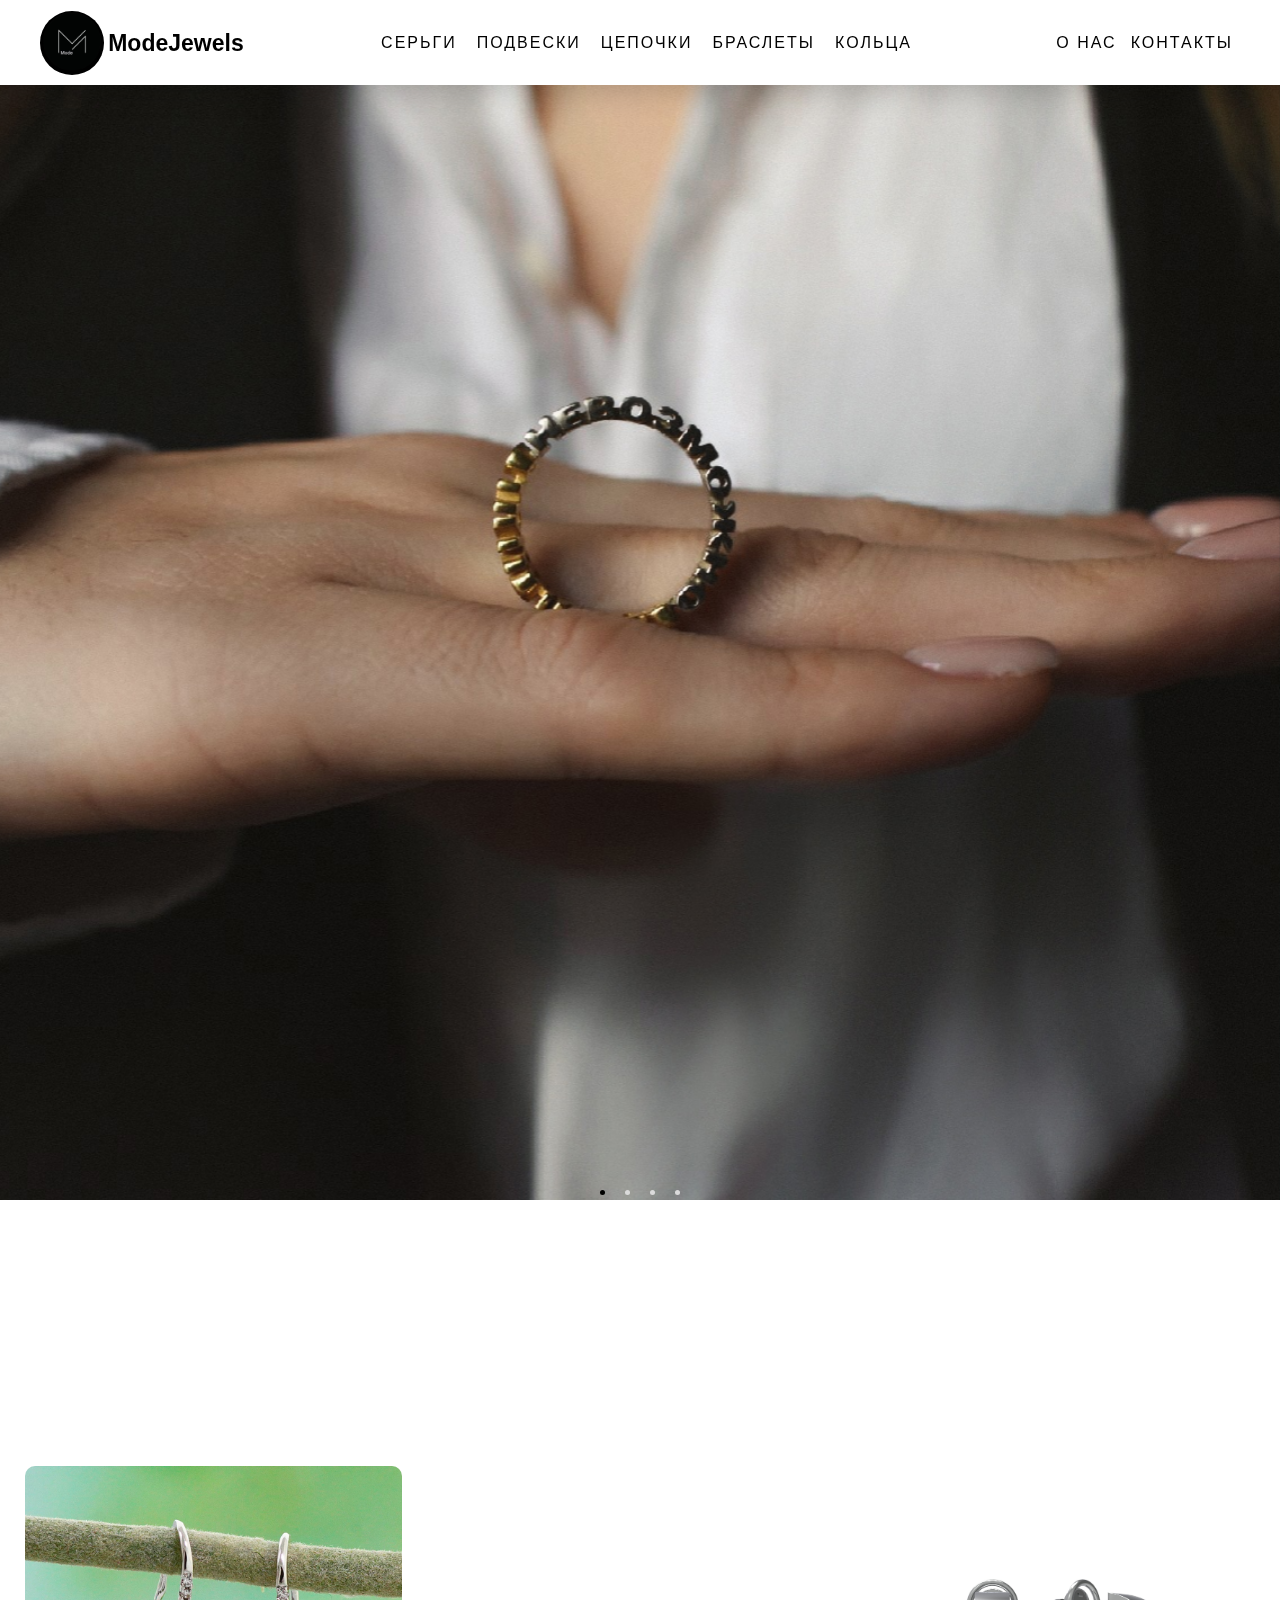
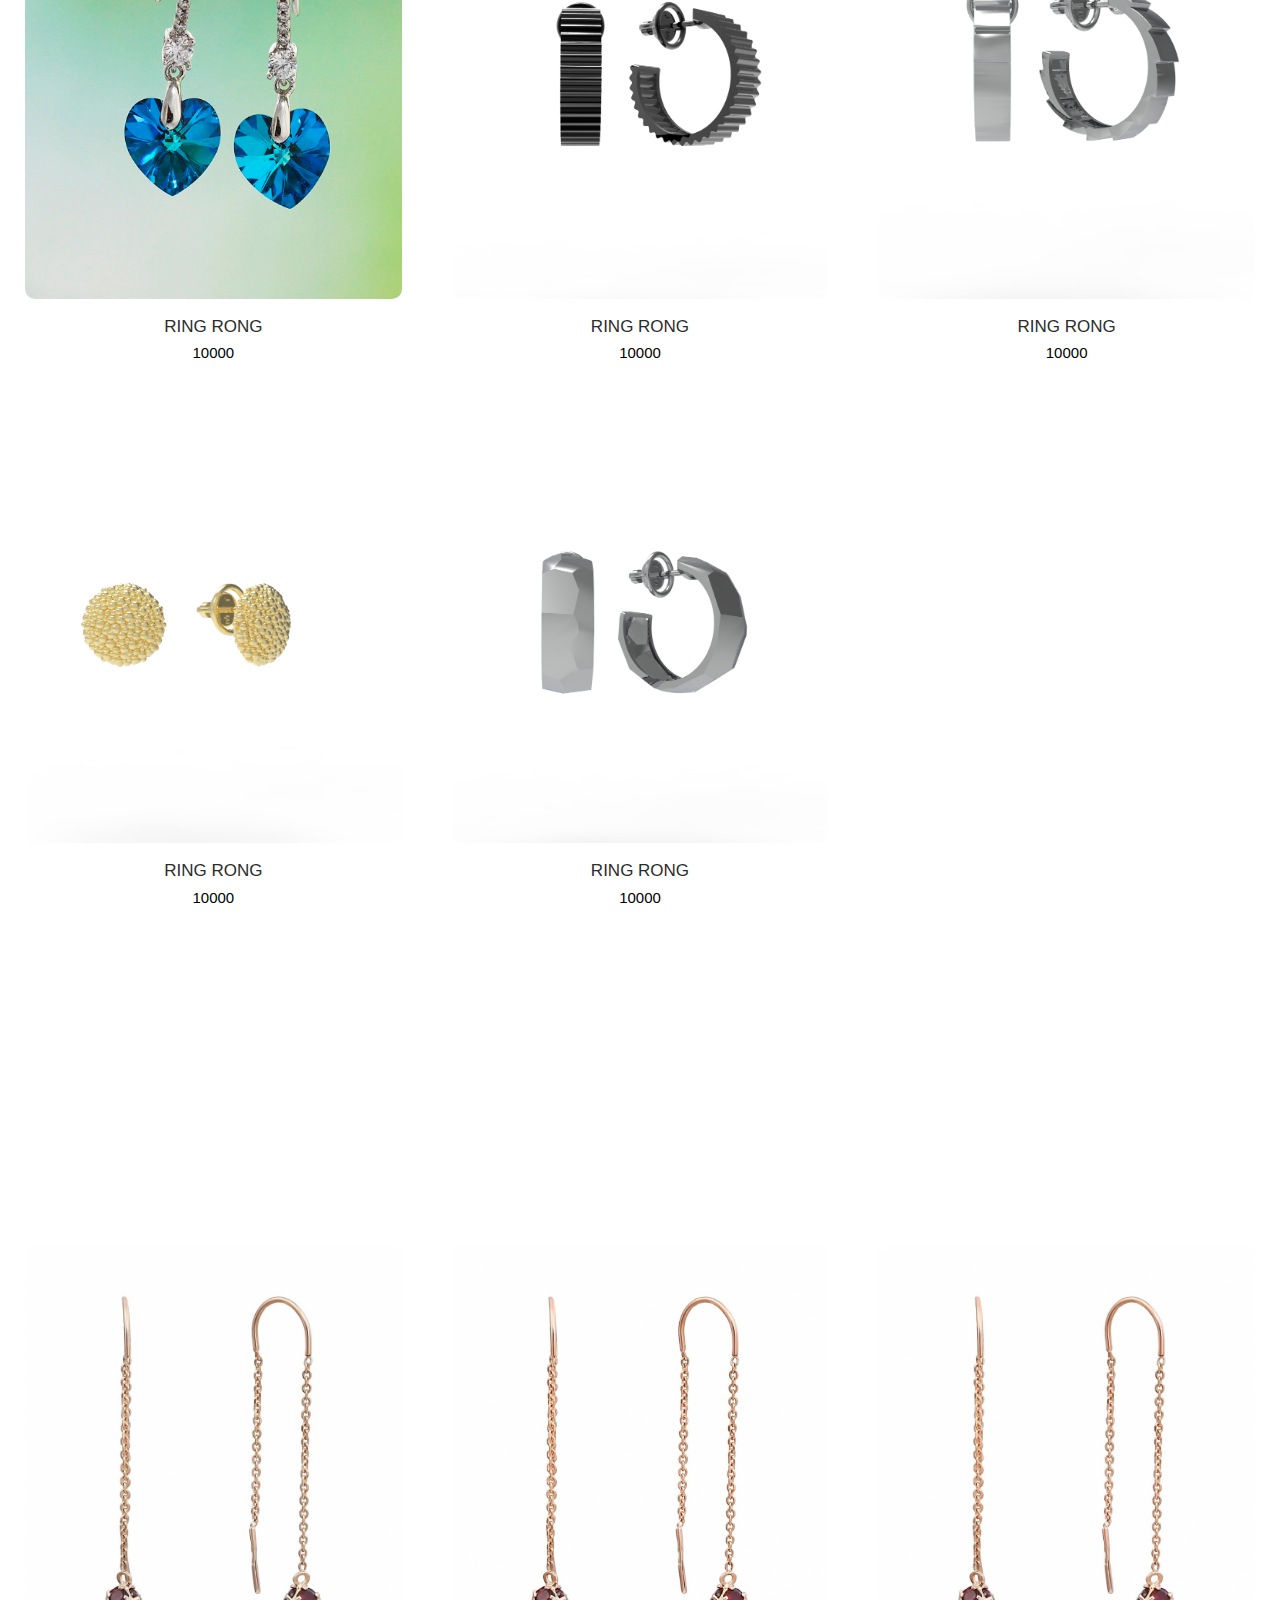
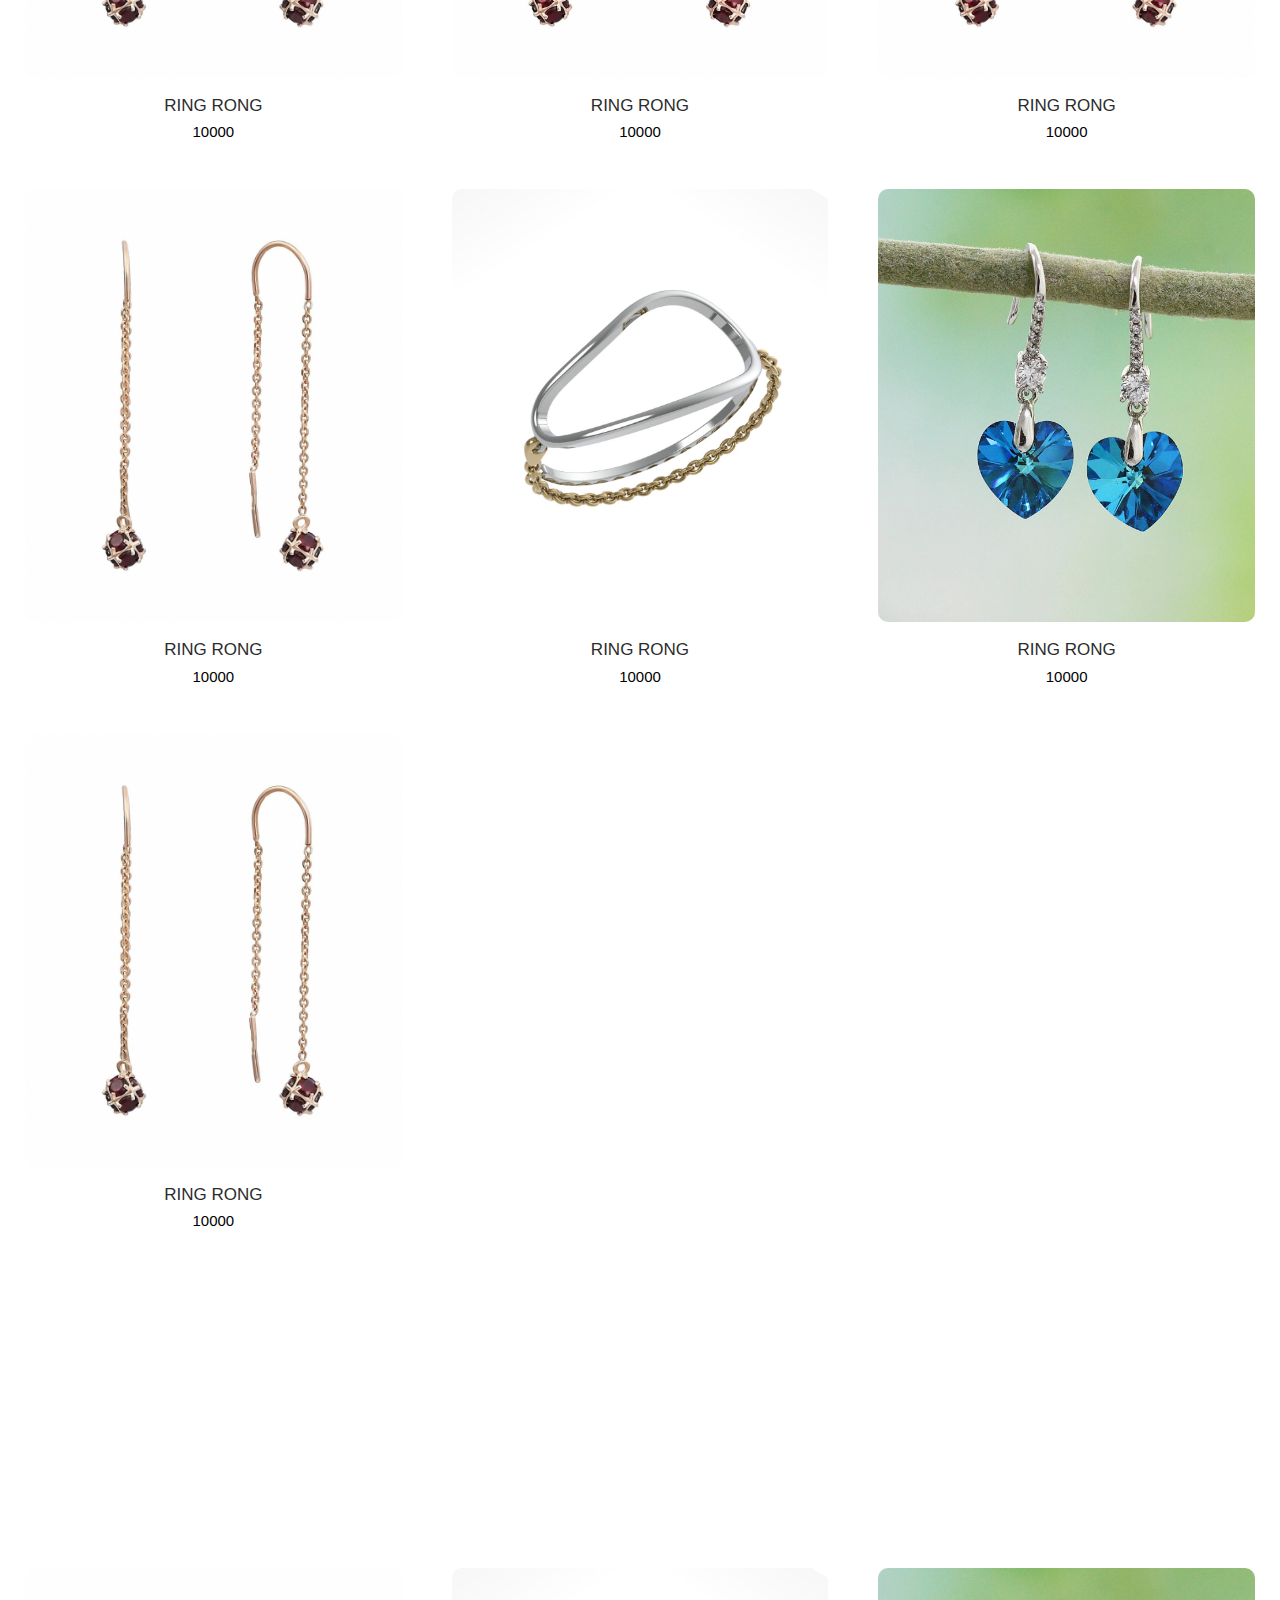
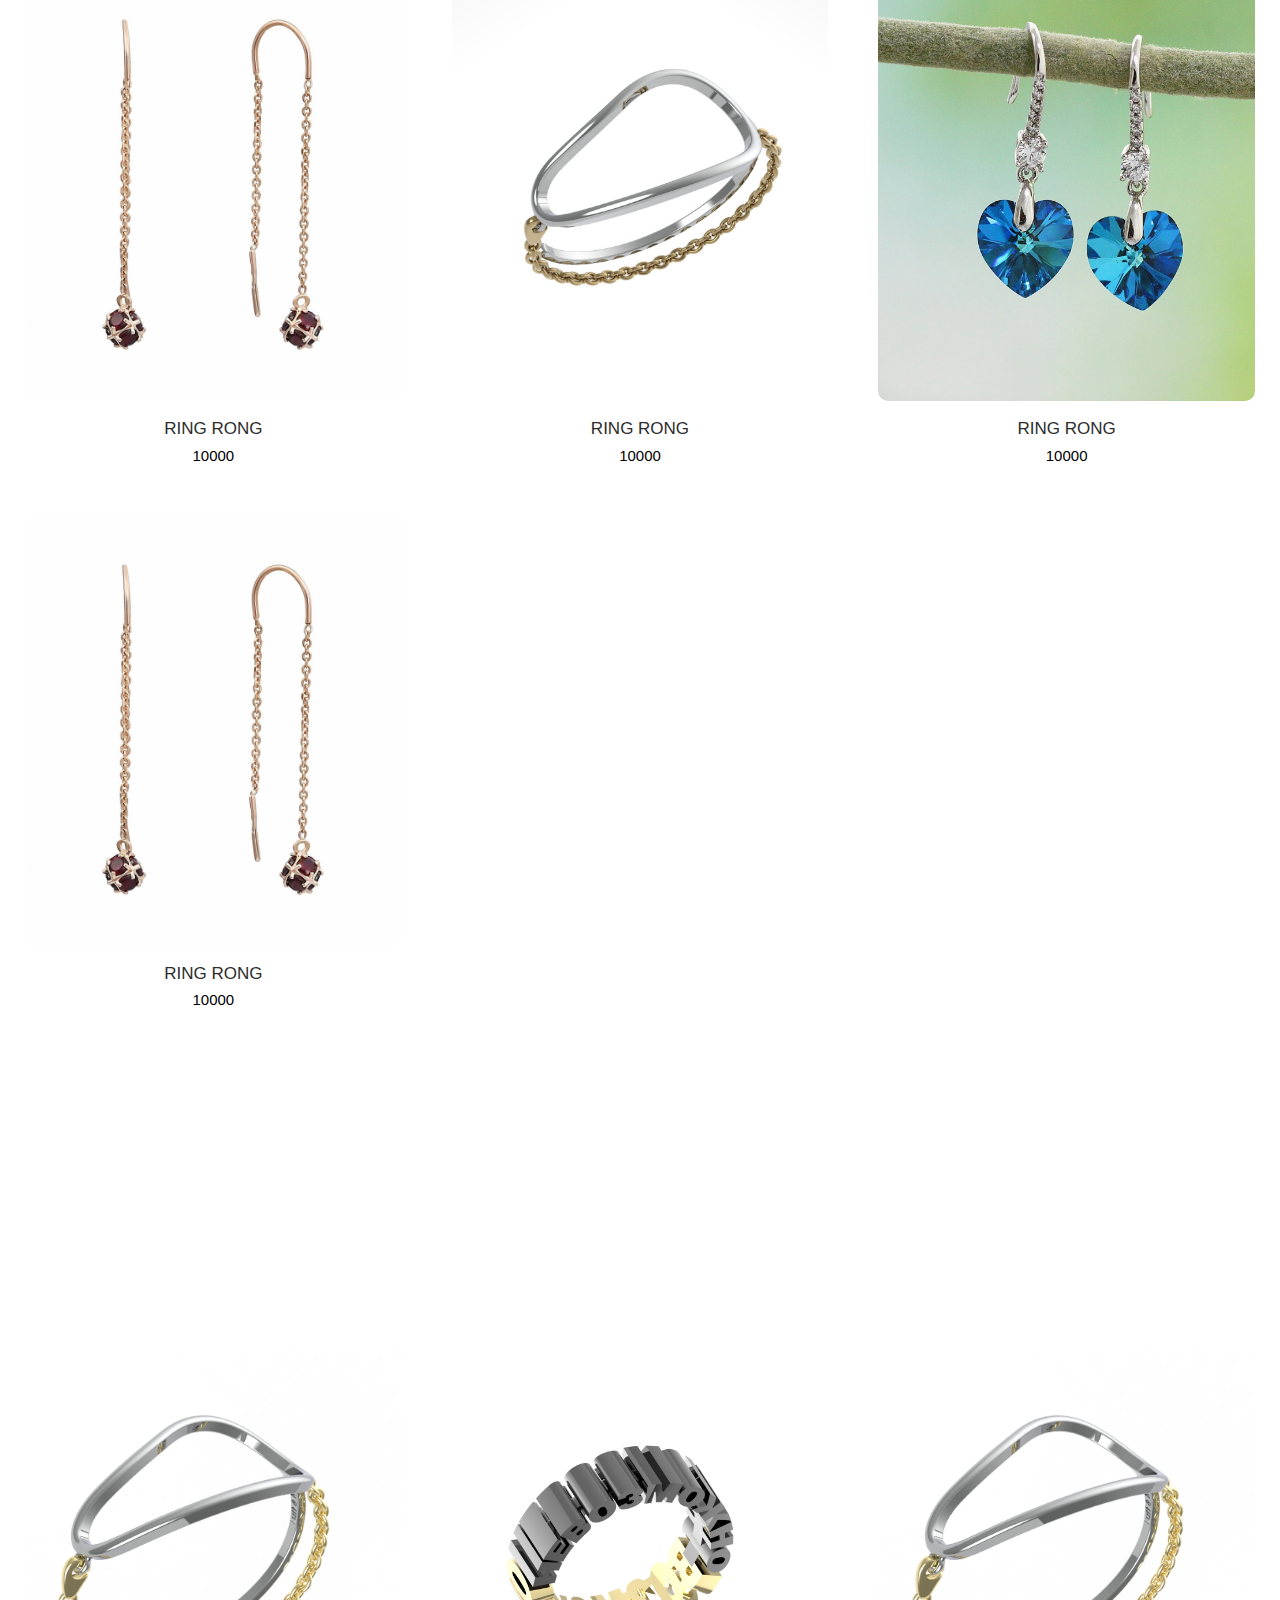
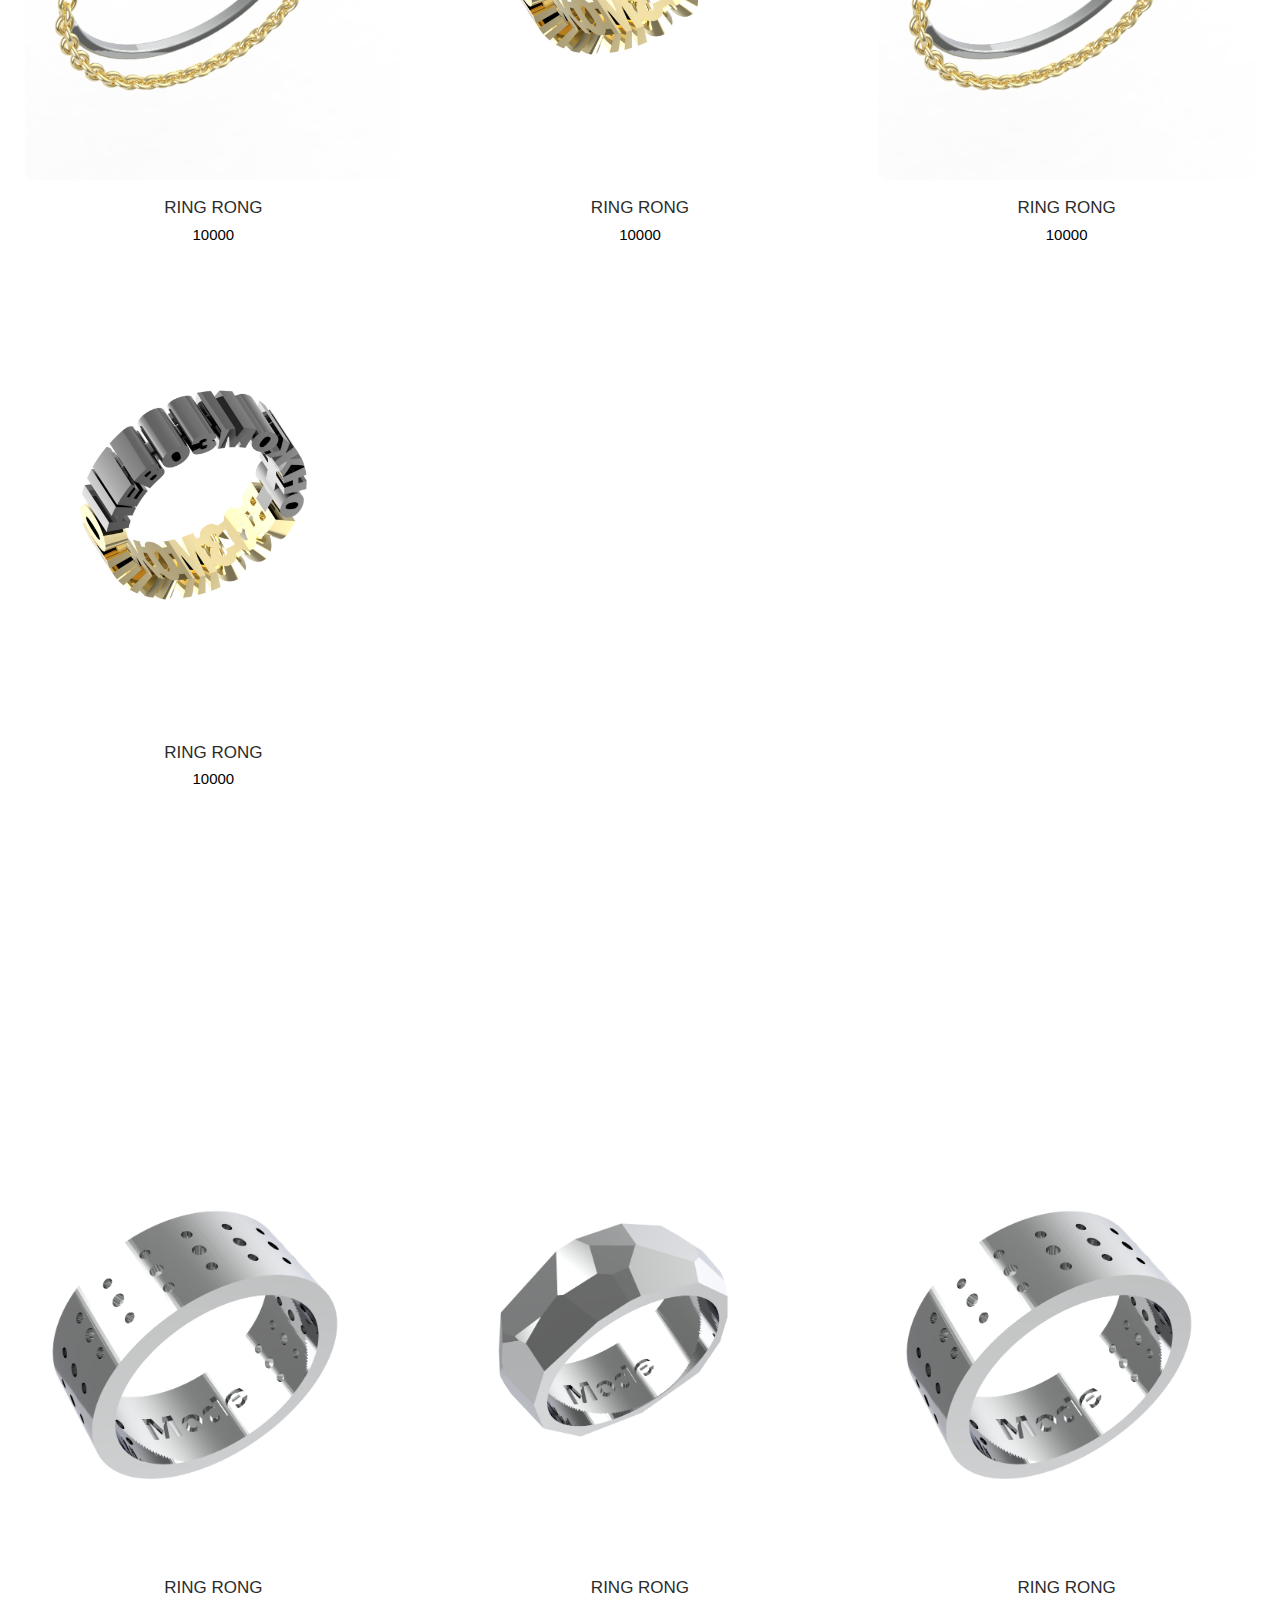
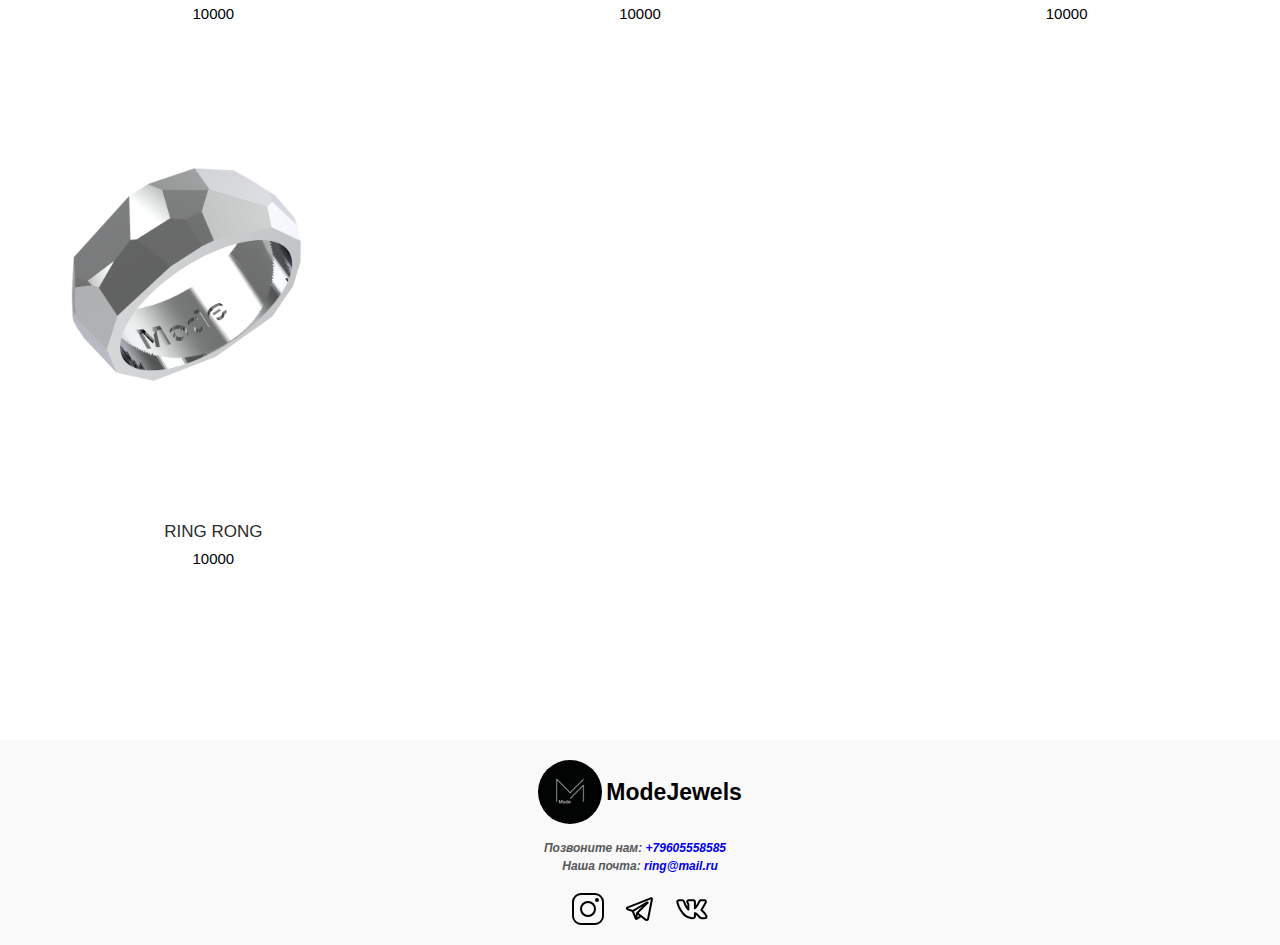
==== index.html @ 6ae4c5eb "Add files via upload" ====
<!DOCTYPE html>
<html lang="en">
<head>
    <meta charset="UTF-8">
    <meta http-equiv="X-UA-Compatible" content="IE=edge">
    <meta name="viewport" content="width=device-width, initial-scale=1.0">
    <link rel="stylesheet" href="assets/css/slick.css">
    <link rel="stylesheet" href="assets/css/aos.css">
    <link rel="stylesheet" href="assets/css/style.css">
    <link rel="stylesheet" href="about.html">
    <link rel="apple-touch-icon" sizes="180x180" href="assets/images/favicons/apple-touch-icon.png">
    <link rel="icon" type="image/png" sizes="32x32" href="assets/images/favicons/favicon-32x32.png">
    <link rel="icon" type="image/png" sizes="16x16" href="assets/images/favicons/favicon-16x16.png">
    <link rel="manifest" href="assets/images/favicons/manifest.json">
    <link rel="mask-icon" href="assets/images/favicons/safari-pinned-tab.svg" color="#5bbad5">
    <meta name="msapplication-TileColor" content="#da532c">
    <meta name="theme-color" content="#ffffff">
    <title>znak</title>
</head>
<body>
<div class="page">
<!-- Подключить шрифты : Lato,  Roboto, PT sans -->
    <header class="header" id="header">
        <div class="container__header">
            <div class="header__inner">
                <a class="logo" href="index.html">
                    <img class="logo__icon" src="assets/images/loggo.jpg" alt="znak">
                    <span class="logo__text" id="logoText">ModeJewels</span>
                </a>

                <nav class="nav" id="nav">
                    <a class="nav__link" href="#" data-scroll="#earring">Серьги</a>
                    <a class="nav__link" href="#" data-scroll="#pendant">Подвески</a>
                    <a class="nav__link" href="#" data-scroll="#chain">Цепочки</a>
                    <a class="nav__link" href="#" data-scroll="#bracelet">Браслеты</a>
                    <a class="nav__link" href="#" data-scroll="#ring">Кольца</a>
                </nav>
                <nav class="nav_we" id="navWe">
                    <a class="nav__link_we" href="about.html">О нас</a>
                    <a class="nav__link_we" href="#" data-modal="#contacts">Контакты</a>
                </nav>


                <button class="burger" type="button" id="navToggle">
                    <span class="burger__line">1</span>
                    <span class="burger__line">2</span>
                    <span class="burger__line">3</span>
                    <span class="burger__line">4</span>
                </button>
            </div>
        </div>
    </header>

    <div class="intro">
        <div class="intro__slider" id="introSlider">
            <div class="slider__item">
                <img class="intro__slider-photo" src="assets/images/introbg/intro-bg4.jpg" alt="">
            </div>
            <div class="slider__item">
                <img class="intro__slider-photo" src="assets/images/introbg/intro-bg1.jpg" alt="">
            </div>
            <div class="slider__item">
                <img class="intro__slider-photo" src="assets/images/introbg/intro-bg5.jpg" alt="">
            </div>
            <div class="slider__item">
                <img class="intro__slider-photo" src="assets/images/introbg/intro-bg3.jpg" alt="">
            </div>
        </div>
    </div>

    <div class="products">
    <!-- Earring -->
        <section class="section" id="earring">
            <div class="container">
            <h3 class="section__title" data-aos="fade-right">Серьги</h3>
                <div class="assortment">
                    <div class="assortment__item">
                        <div class="assortment__photo">
                            <img class="img" src="assets/images/test3pop.jpg" alt="">
                        </div>
                        <div class="assortment__title">ring rong</div>
                        <div class="assortment__price">10000</div>
                    </div>
                    <div class="assortment__item">
                        <div class="assortment__photo">
                            <img class="img" src="assets/images/серьги1.jpg" alt="">
                        </div>
                        <div class="assortment__title">ring rong</div>
                        <div class="assortment__price">10000</div>
                    </div>
                    <div class="assortment__item">
                        <div class="assortment__photo">
                            <img class="img" src="assets/images/серьги2.jpg" alt="">
                        </div>
                        <div class="assortment__title">ring rong</div>
                        <div class="assortment__price">10000</div>
                    </div>
                    <div class="assortment__item">
                        <div class="assortment__photo">
                            <img class="img" src="assets/images/серьги3.jpg" alt="">
                        </div>
                        <div class="assortment__title">ring rong</div>
                        <div class="assortment__price">10000</div>
                    </div>
                    <div class="assortment__item">
                        <div class="assortment__photo">
                            <img class="img" src="assets/images/серьги4.jpg" alt="">
                        </div>
                        <div class="assortment__title">ring rong</div>
                        <div class="assortment__price">10000</div>
                    </div>
                </div>
            </div>
        </section>

        <!-- Pendant -->
        <section class="section" id="pendant">
            <div class="container">
            <h3 class="section__title" data-aos="fade-left">Подвески</h3>
                <div class="assortment">
                    <div class="assortment__item">
                        <div class="assortment__photo">
                            <img class="img" src="assets/images/test1.jpg" alt="">
                        </div>
                        <div class="assortment__title">ring rong</div>
                        <div class="assortment__price">10000</div>
                    </div>
                    <div class="assortment__item">
                        <div class="assortment__photo">
                            <img class="img" src="assets/images/test1pop.jpg" alt="">
                        </div>
                        <div class="assortment__title">ring rong</div>
                        <div class="assortment__price">10000</div>
                    </div>
                    <div class="assortment__item">
                        <div class="assortment__photo">
                            <img class="img" src="assets/images/test1pop2.jpg" alt="">
                        </div>
                        <div class="assortment__title">ring rong</div>
                        <div class="assortment__price">10000</div>
                    </div>
                    <div class="assortment__item">
                        <div class="assortment__photo">
                            <img class="img" src="assets/images/test1.jpg" alt="">
                        </div>
                        <div class="assortment__title">ring rong</div>
                        <div class="assortment__price">10000</div>
                    </div>
                    <div class="assortment__item">
                        <div class="assortment__photo">
                            <img class="img" src="assets/images/test9.jpg" alt="">
                        </div>
                        <div class="assortment__title">ring rong</div>
                        <div class="assortment__price">10000</div>
                    </div>
                    <div class="assortment__item">
                        <div class="assortment__photo">
                            <img class="img" src="assets/images/test3.jpg" alt="">
                        </div>
                        <div class="assortment__title">ring rong</div>
                        <div class="assortment__price">10000</div>
                    </div>
                    <div class="assortment__item">
                        <div class="assortment__photo">
                            <img class="img" src="assets/images/test1.jpg" alt="">
                        </div>
                        <div class="assortment__title">ring rong</div>
                        <div class="assortment__price">10000</div>
                    </div>
                </div>
            </div>
        </section>

        <!-- Chain -->
        <section class="section" id="chain">
            <div class="container">
            <h3 class="section__title" data-aos="fade-right">Цепочки</h3>
                <div class="assortment">
                    <div class="assortment__item">
                        <div class="assortment__photo">
                            <img class="img" src="assets/images/test1.jpg" alt="">
                        </div>
                        <div class="assortment__title">ring rong</div>
                        <div class="assortment__price">10000</div>
                    </div>
                    <div class="assortment__item">
                        <div class="assortment__photo">
                            <img class="img" src="assets/images/test9.jpg" alt="">
                        </div>
                        <div class="assortment__title">ring rong</div>
                        <div class="assortment__price">10000</div>
                    </div>
                    <div class="assortment__item">
                        <div class="assortment__photo">
                            <img class="img" src="assets/images/test3.jpg" alt="">
                        </div>
                        <div class="assortment__title">ring rong</div>
                        <div class="assortment__price">10000</div>
                    </div>
                    <div class="assortment__item">
                        <div class="assortment__photo">
                            <img class="img" src="assets/images/test1.jpg" alt="">
                        </div>
                        <div class="assortment__title">ring rong</div>
                        <div class="assortment__price">10000</div>
                    </div>
                </div>
            </div>
        </section>

        <!-- Bracelet -->
        <section class="section" id="bracelet">
            <div class="container">
            <h3 class="section__title" data-aos="fade-left">Браслеты</h3>
                <div class="assortment">
                    <div class="assortment__item">
                        <div class="assortment__photo">
                            <img class="img" src="assets/images/браслет1.jpg" alt="">
                        </div>
                        <div class="assortment__title">ring rong</div>
                        <div class="assortment__price">10000</div>
                    </div>
                    <div class="assortment__item">
                        <div class="assortment__photo">
                            <img class="img" src="assets/images/браслет2.jpg" alt="">
                        </div>
                        <div class="assortment__title">ring rong</div>
                        <div class="assortment__price">10000</div>
                    </div>
                    <div class="assortment__item">
                        <div class="assortment__photo">
                            <img class="img" src="assets/images/браслет1.jpg" alt="">
                        </div>
                        <div class="assortment__title">ring rong</div>
                        <div class="assortment__price">10000</div>
                    </div>
                    <div class="assortment__item">
                        <div class="assortment__photo">
                            <img class="img" src="assets/images/браслет2.jpg" alt="">
                        </div>
                        <div class="assortment__title">ring rong</div>
                        <div class="assortment__price">10000</div>
                    </div>
                </div>
            </div>
        </section>

        <!-- Ring -->
        <section class="section" id="ring">
            <div class="container">
            <h3 class="section__title" data-aos="fade-right">Кольца</h3>
                <div class="assortment">
                    <div class="assortment__item">
                        <div class="assortment__photo">
                            <img class="img" src="assets/images/кольца1.jpg" alt="">
                        </div>
                        <div class="assortment__title">ring rong</div>
                        <div class="assortment__price">10000</div>
                    </div>
                    <div class="assortment__item">
                        <div class="assortment__photo">
                            <img class="img" src="assets/images/кольца2.jpg" alt="">
                        </div>
                        <div class="assortment__title">ring rong</div>
                        <div class="assortment__price">10000</div>
                    </div>
                    <div class="assortment__item">
                        <div class="assortment__photo">
                            <img class="img" src="assets/images/кольца1.jpg" alt="">
                        </div>
                        <div class="assortment__title">ring rong</div>
                        <div class="assortment__price">10000</div>
                    </div>
                    <div class="assortment__item">
                        <div class="assortment__photo">
                            <img class="img" src="assets/images/кольца2.jpg" alt="">
                        </div>
                        <div class="assortment__title">ring rong</div>
                        <div class="assortment__price">10000</div>
                    </div>
                </div>
            </div>
        </section>
    </div>


<!-- Footer -->
    <footer class="footer">
        <div class="container">
            <a class="logo" href="index.html">
                <img class="logo__icon" src="assets/images/loggo.jpg" alt="znak">
                <span class="logo__text">ModeJewels</span>
            </a>
            <address class="footer__contacts">
                <p>Позвоните нам: <a href="tel:+79605558585">+79605558585</a></p>
                <p>Наша почта: <a href="mailto:ring@mail.ru">ring@mail.ru</a></p>
            </address>
            <div class="social">
                <a class="social__link" href="#">
                    <img class="social__link-img" width="32px" src="assets/images/instagram.svg" alt="">
                </a>
                <a class="social__link" href="#">
                    <img class="social__link-img" width="32px" src="assets/images/telegram.svg" alt="">
                </a>
                <a class="social__link" href="https://vk.com/id363376145">
                    <img class="social__link-img img" width="32px" src="assets/images/vk.svg" alt="">
                </a>
            </div>
        </div>
    </footer>

    <div class="modal" id="contacts">
        <div class="modal__inner">
            <h4 class="modal__title">Контакты</h4>
            <p class="modal__contacts">
                <a href="#">Telegram</a> <br>
                <a href="#">Instagram</a> <br>
                <a href="#">VK</a> <br>
                <a href="mailto:ring@mail.ru">E-mail: lll@mail.ru</a> <br>
                <a href="tel:+79605558585">Телефон: +79605558585</a> <br>
            </p>


            <button class="modal__close" type="button" data-modal-close>
                <img src="assets/images/close.svg" alt="Close">
            </button>
        </div>
    </div>
</div>

<!-- JavaScript -->
<script src="assets/js/jquery-3.6.0.min.js"></script>
<script src="assets/js/slick.min.js"></script>
<script src="assets/js/aos.js"></script>
<script src="assets/js/app.js"></script>
</body>
</html>
---- assets/css/style.css ----
body {
    margin: 0;
    font-family: sans-serif;
    font-size: 15px;
    line-height: 1.5;

    background-color: #fff;
    color: #585858;
    min-width: 100%;

}

.page {
    overflow: hidden;
    display: flex;
    flex-direction: column;
    min-height: 100vh;
}




body.no-scroll {
    overflow: hidden;
}
*,
*:before,
*:after {
    box-sizing: border-box;
}

h1, h2, h3, h4, h5, h6 {
    margin: 0;
}

.img {
    display: block;
    max-width: 100%;
    height: auto;

}

span {
    margin: 0;
    padding: 0;

}

a {
    margin: 0;
    padding: 0;
    width: none;
    text-decoration: none;

}

/* Container */
.container__header {
    width: 100%;
    max-width: 1230px;

    margin: 0 auto;
    padding: 0 15px;
}



.container {
    width: 100%;
    max-width: 1500px;

    margin: 0 auto;
    padding: 0 25px;
}

.container__we {
    width: 100%;
    max-width: 600px;

    margin: 0 auto;
    padding: 0 15px;
}





/* Header */
.header {
    width: 100%;

    background-color: #fff;

    position: fixed;
    top: 0;
    left: 0;
    right: 0;
    z-index: 1000;
    box-shadow: 5px 5px 30px rgba(0, 0, 0, .2);

    transition: background .2s linear;

}

.header-dark {
    background-color: rgba(0, 0, 0, .85);
    border-radius: 0;
    box-shadow: none;

}

.header__inner {
    display: flex;

    height: 85px;
    justify-content: space-between;
    align-items: center;


}



/* Nav */
.logo {
    text-decoration: none;
    color: #000;

}



.logo__icon {
    width: 64px;
    height: 64px;
    border-radius: 50%;
    display: inline-block;
    vertical-align: middle;

}
.logo__text.logo__text-white {
    color: #fff;
}

.logo__text {
    font-weight: 700;
    font-size: 23px;
    vertical-align: middle;
    margin-left: 5x;

}



.nav {
    display: flex;
    justify-content: space-between;

}

.nav__link {
    display: flex;
    align-items: center;

    color: #000;
    text-decoration: none;
    font-size: 16px;
    font-weight: 500;
    font-family: 'Roboto', sans-serif;
    text-transform: uppercase;
    letter-spacing: 2px;


    margin: 0 10px;
}

.nav__link:hover {
    opacity: .8;
    transition: .2s;
}
.nav__link.active {
    text-decoration: underline;
}

.nav_we {
    display: flex;
}



.nav__link_we {
    display: flex;
    align-items: center;

    color: #000;
    text-decoration: none;
    font-size: 16px;
    font-weight: 500;
    font-family: 'Roboto', sans-serif;
    text-transform: uppercase;
    letter-spacing: 2px;

    margin: 0 7px;
}





.nav__link_we:hover {
    opacity: .8;
    transition: .2s;

}

/* Burger */
.burger {
    position: relative;
    width: 32px;
    height: 28px;
    padding: 0;
    background: none;
    border: 0;

    font-size: 0;
    color: transparent;

    display: none;
}

.burger__line {
    display: block;
    width: 32px;
    height: 3px;
    background-color: #000;

    margin: 4px 0;

    transition: transform .2s ease-out;
    border-radius: 100px;
}

.burger.active
.burger__line {
    background-color: #fff;
}

.burger.active
.burger__line:nth-child(1),
.burger.active
.burger__line:nth-child(3) {
    display: none;
}

.burger.active
.burger__line:nth-child(2),
.burger.active
.burger__line:nth-child(4) {
    position: absolute;
    left: 0;
    top: 35%;

    transform-origin: center;

}

.burger.active
.burger__line:nth-child(2) {
    transform: rotate(45deg);
}

.burger.active
.burger__line:nth-child(4) {
    transform: rotate(-45deg);
}

.burger:focus {
    outline: 0;
}


/* Intro (slider) */



.intro {
    height: 1200px;
    position: relative;

    background-color: #000;
}



.intro__slider {
    height: 100%;
    width: 100%;
    overflow: hidden;

    position: absolute;
    top: 0;
    left: 0;
}


.intro__slider .slider-item {
    display: none;
}

.intro__slider.slick-initialized {
    background: #04222a;
}

.intro__slider.slick-initialized .slider-item {
    display: block;
}

.intro__slider .slick-list,
.intro__slider .slick-track {
    height: 100%;
}

.intro__slider-photo {
    display: block;
    width: 100%;
    height: 100%;
    object-fit: cover;
    object-position: center top;
}

.intro.slick-initialized {
    background: none;
    height: auto;
}


.slick-dots {
    display: flex;
    padding: 0;
    margin: 0;
    justify-content: center;


    position: absolute;
    left: 0;
    bottom: 0;
    z-index: 1;
    left: 50%;
    transform: translateX(-50%);
    width: 100%;
}

.slick-dots button {
    width: 10px;
    height: 10px;
    padding: 0;
    background: #d8d8d8;
    border: 50%;


    color: transparent;
    font-size: 0;
}


.slick-dots {
    width: 100%;
    display: flex;
    justify-content: center;

    position: absolute;
    left: 50%;
    transform: translateX(-50%);
    z-index: 3;
}

.slick-dots li {
    margin: 0 5px;
    list-style-type: none;
}



.slick-dots li.slick-active button {
    background-color: #000;
}

.slick-dots button {
    box-sizing: content-box;
    display: block;
    width: 5px;
    height: 5px;
    padding: 0;

    background-color: #DBDBDB;
    background-clip: content-box;
    border: 5px solid transparent;
    border-radius: 50%;
    cursor: pointer;

    color: transparent;
    font-size: 0;

    transition: background-color .2s linear, border-color .2s linear;
}

/* products */
.products {
    padding-top: 100px;
}

/* Section */
.section {
    padding-bottom: 50px;
}


.section__title {
    font-weight: 700;
    font-size: 80px;
    text-align: center;
    margin-bottom: 120px;
}

.section__about {
    padding: 100px 0;
}


/* Assortment */
.assortment {
    display: flex;
    flex-wrap: wrap;
    margin: 0 -25px;
}

.assortment__item {
    display: block;
    width: 33.3333%;
    padding: 0 25px;
    text-align: center;
    margin-bottom: 120px;
}
/* Для того, чтобы сделать картинку прямоугольной, нужно: assortment img height 115% */
.assortment__photo {
    position: relative;
	padding-bottom: 100%;
}
.assortment img {
    position: absolute;
	top: 0;
	bottom: 0;
	left: 0;
	right: 0;
	width: 100%;
	height: 115%;
	margin: auto;
    object-fit: cover;
    object-position: center;
    margin-bottom: 18px;
    transition: transform .4s ease-out;

    border-radius: 10px;

}

.assortment__photo img:hover {
	transform: scale(1.05);
    cursor: pointer;
}

.assortment__title {
    color: #2c2c2c;
    font-family: 'Lato', sans-serif;
    line-height: 1.2;
    font-size: 17px;
    font-weight: 900px;
    text-transform: uppercase;

    margin-bottom: 5px;

}

.assortment__price {
    font-size: 15px;
    font-weight: 400;
    font-family: 'Lato', sans-serif;
    color: black;
}

/* About */
.about__inner {
    margin-bottom: 60px;
}

.about__title {
    font-size: 20px;
    font-weight: 600;

}

/* Contacts */
.contacts__title {
    font-size: 20px;
    font-weight: 600;

}

.contacts__text ul {
    text-decoration: none;
}



/* Footer */
.footer {
    display: flex;
    padding: 20px 0;

    background-color: #f9f9f9;
    text-align: center;
    margin-top: auto;
}

.footer a {
    width: 32px;
    height: 32px;
}

.footer__contacts {
    color: #585858;
    font-size: 12px;
    font-weight: 700;
    font-style: italic;

    margin: 0;
    text-align: center;
}

.footer__contacts p {
    margin: 0;
    margin-top: 15px;
    margin-right: 10px;
}

.footer__contacts p:last-child {
    margin: 0;
    margin-bottom: 18px;
}

/* Social */
.social {
   display: flex;
   justify-content: center;
   flex-wrap: nowrap;

}


.social__link {
    color: #000;
    text-decoration: none;
    margin: 0 10px;

}

/* Modal */
.modal {
    display: none;
    flex-direction: column;
    align-items: center;
    justify-content: center;
    width: 100%;
    height: 100%;
    background-color:rgba(0, 0, 0, .85);
    position: fixed;
    left: 0;
    top: 0;
    z-index: 2000;
}

.modal.show {
    display: flex;
}

.modal__inner {
    position: relative;

    width: 300px;
    background-color: #fff;

    padding: 50px 0;

    border-radius: 10px;
    opacity: 0;

    transform: scale(0.5);
    transition: transform .2s ease-out, opacity .2s ease-out;

}




.modal__title {
    color: #2c2c2c;
    font-family: 'Lato', sans-serif;
    line-height: 1.2;
    font-size: 20px;
    font-weight: 600;
    text-transform: uppercase;

    margin-bottom: 5px;
    text-align: center;


}

.modal__contacts {
    padding: 0 50px;
}

.modal__contacts a {
    text-decoration: none;
    font-family: 'Lato', sans-serif;
    line-height: 1.2;
    color: #2c2c2c;

}

.modal__contacts a:hover {
    text-decoration: underline;
}




.modal__close {
    width: 20px;
    height: 20px;

    background: none;
    border: none;
    padding: 0;

    position: absolute;
    right: -20px;
    top: -20px;
    z-index: 2001;
    cursor: pointer;

    transition: transform .2s linear;
}

.modal__close:focus {
    outline: none;
}

.modal__close:hover {
    transform: rotate(-90deg);
}

.modal__close img {
    display: block;
}






@media (max-width: 1024px) {

    /* Navigation */
    .nav__link {
        font-size: 14px;
        margin: 0 8px;
    }



    .nav__link_we {
        font-size: 14px;
        margin: 0 8px;

    }

    .nav__link_we.about {
        font-size: 16px;
        margin: 0 8px;

    }
}

@media (max-width: 945px) {
    /* Navigation */
    .logo__icon {
        width: 55px;
        height: 55px;
    }

    .logo__text {
        font-size: 21px;
    }

    .nav__link {
        font-size: 12px;
        margin: 0 6px;

    }


    .nav__link_we {
        font-size: 12px;
        margin: 0 6px;

    }

    .nav__link_we.about {
        font-size: 16px;
        margin: 0 6px;

    }
    /* Assortment */

    .assortment__item {
        width: 50%;
    }


}

@media (max-width: 800px) {

    /* Header */
    .header__inner {
        height: 50px;


    }

    /* Nav */

    .logo__icon {
        width: 45px;
        height: 45px;
    }



    .nav {
        width: 100%;
        height: auto;

        position: absolute;
        top: 100%;
        left: 0;
        right: 0;
        z-index: 1;

        flex-direction: column;

        background-color: rgba(0, 0, 0, .85);

        text-align: center;

        transform: translateX(100%);
        transition: transform .2s ease-out;
        overflow: auto;
    }

    .nav.show,
    .nav_we.show,
    .nav_we.about.show {
        transform: translateX(0);

    }


    .nav_we {
        width: 100%;
        height: auto;
        min-height: 100vh;

        margin: 0;

        position: absolute;
        top: calc(100% + 535px);

        left: 0;
        right: 0;
        z-index: 1;

        flex-direction: column;
        background-color: rgba(0, 0, 0, .85);

        text-align: center;

        transform: translateX(100%);
        transition: transform .2s ease-out;

    }

    .nav_we.about {
        top: calc(100% + 123px);
    }




    .nav__link {
        display: block;
        margin: 0;
        padding: 20px;
        color: #fff;
        font-size: 42px;
        font-weight: 500;



    }

    .catalog {
        font-size: 42px;
        font-weight: 500;
        letter-spacing: 2px;
    }


    .nav__link:first-child {
        padding-top: 40px;
    }


    .nav__link_we {
        display: block;
        margin: 0;
        padding: 20px;
        color: #fff;
        font-size: 42px;
        font-weight: 500;
    }
    .nav__link_we.about {
        font-size: 42px;
    }
/* Burger */

    .burger {
        display: block;
    }



/* Section */
    .section__title {
        font-size: 50px;

    }

}
/* Планшет */
@media (max-width: 575px) {

    .products {
        padding-top: 20px;
    }

    /* Intro */
    .intro {
        height: 80vh;
    }

    /* Assortment */
    .assortment__item {
        width: 100%;
        margin-bottom: 160px;
    }

    /* Navigation */

    .nav {
        text-align: center;
    }



    .nav_we {
        top: calc(100% + 445px);
    }

    .nav_we.about {
        top: calc(100% + 105px);
    }



    .nav__link {
        font-size: 30px;

    }


    .nav__link_we {
        font-size: 30px;
    }

    .nav__link_we.about {
        font-size: 30px;

    }

    /* Section */
    .section__about {
        padding: 100px 0;
    }
    .section__title {
        margin-bottom: 100px;
    }


}

@media(max-width: 350px) {

    /* Section */

    .section__title {
        margin-bottom: 80px;
    }


     /* Modal */

     .modal__inner {
        width: 250px;
    }

    .modal__close {
        position: absolute;
        right: -5px;
        top: -25px;
        z-index: 2001;
    }
}
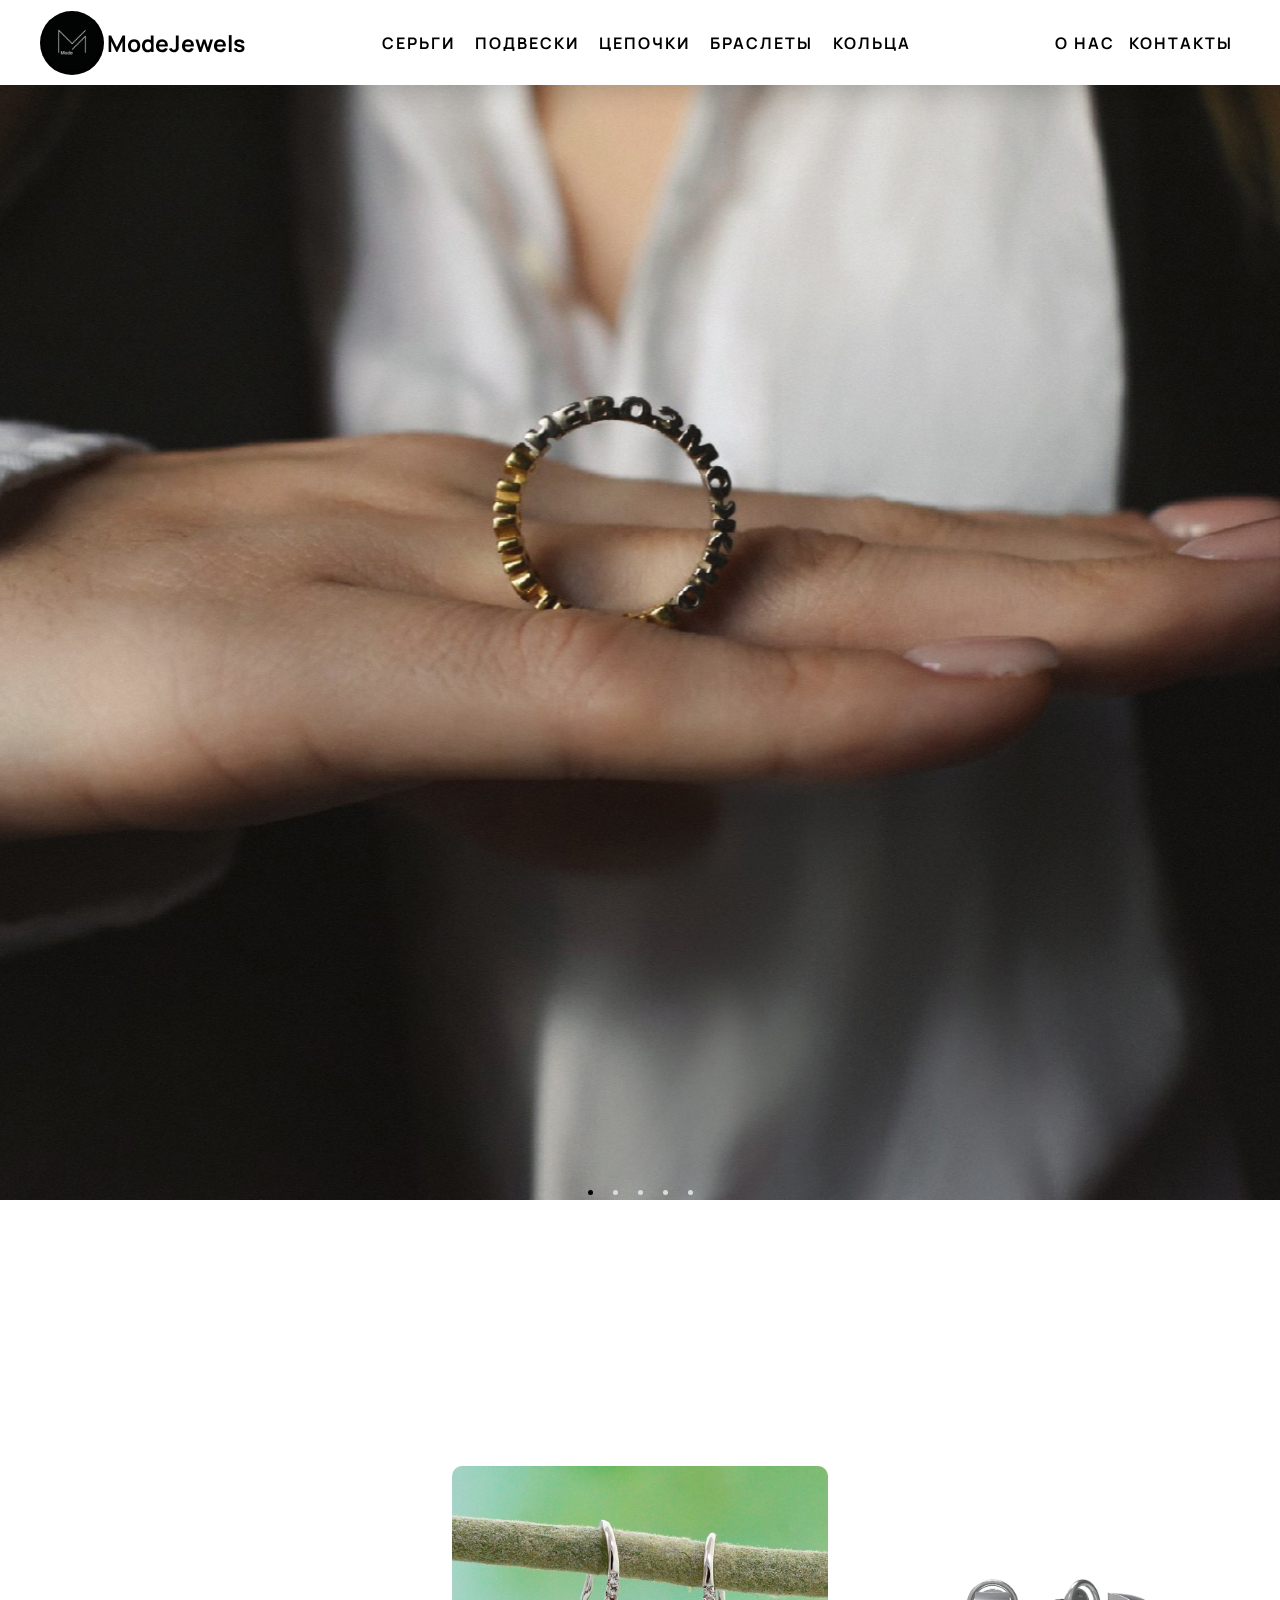
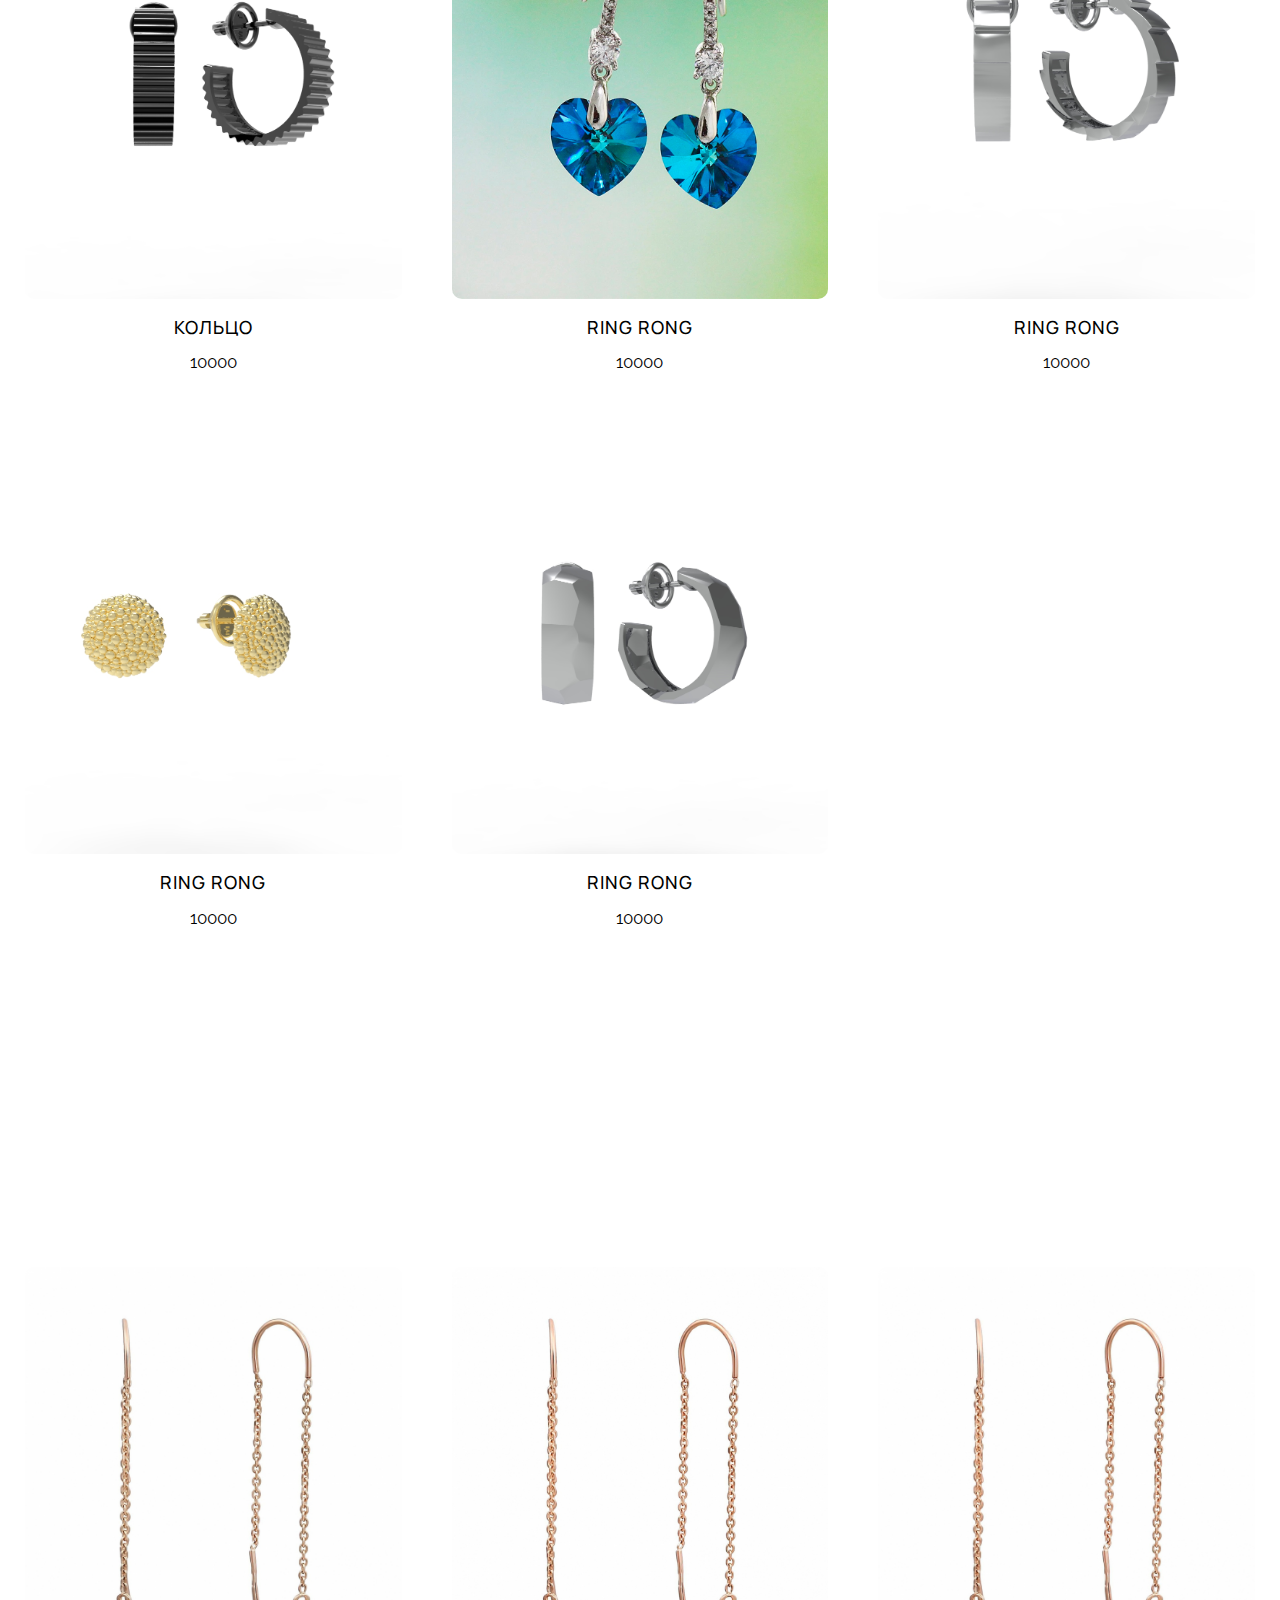
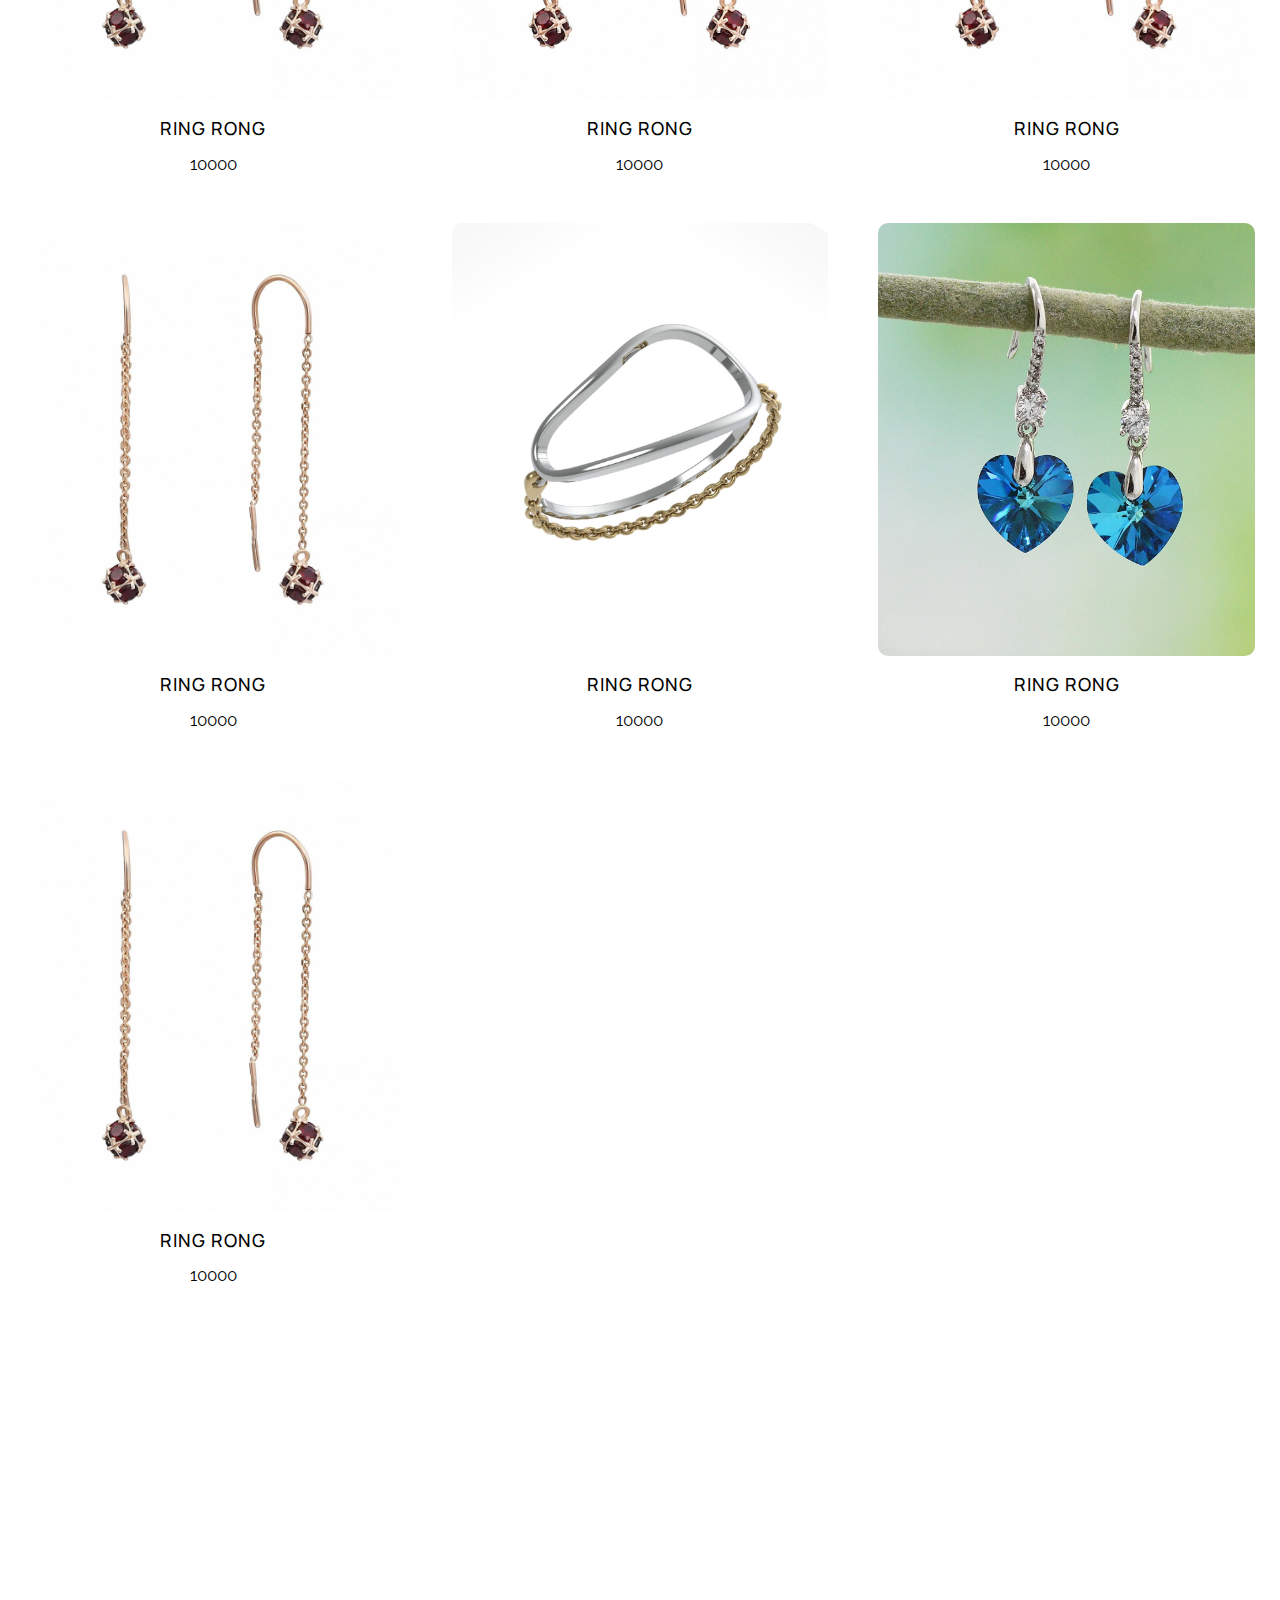
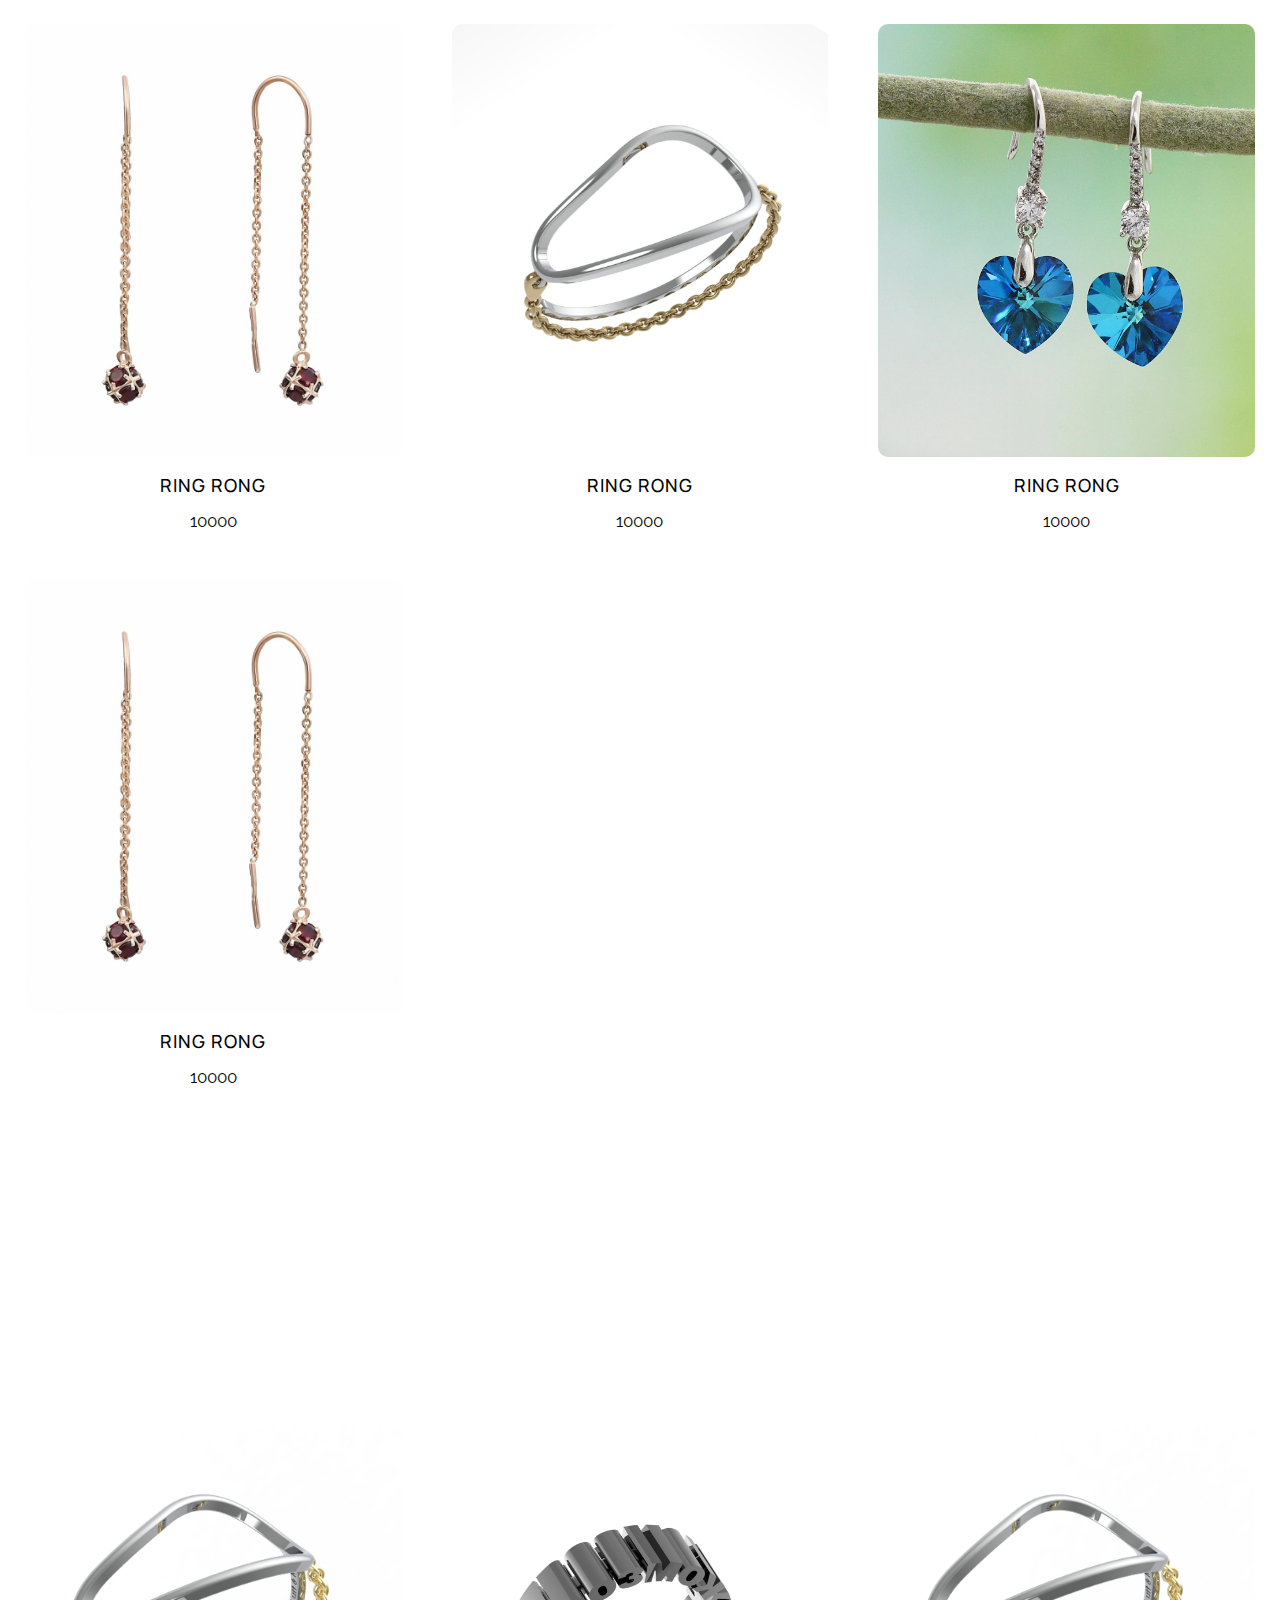
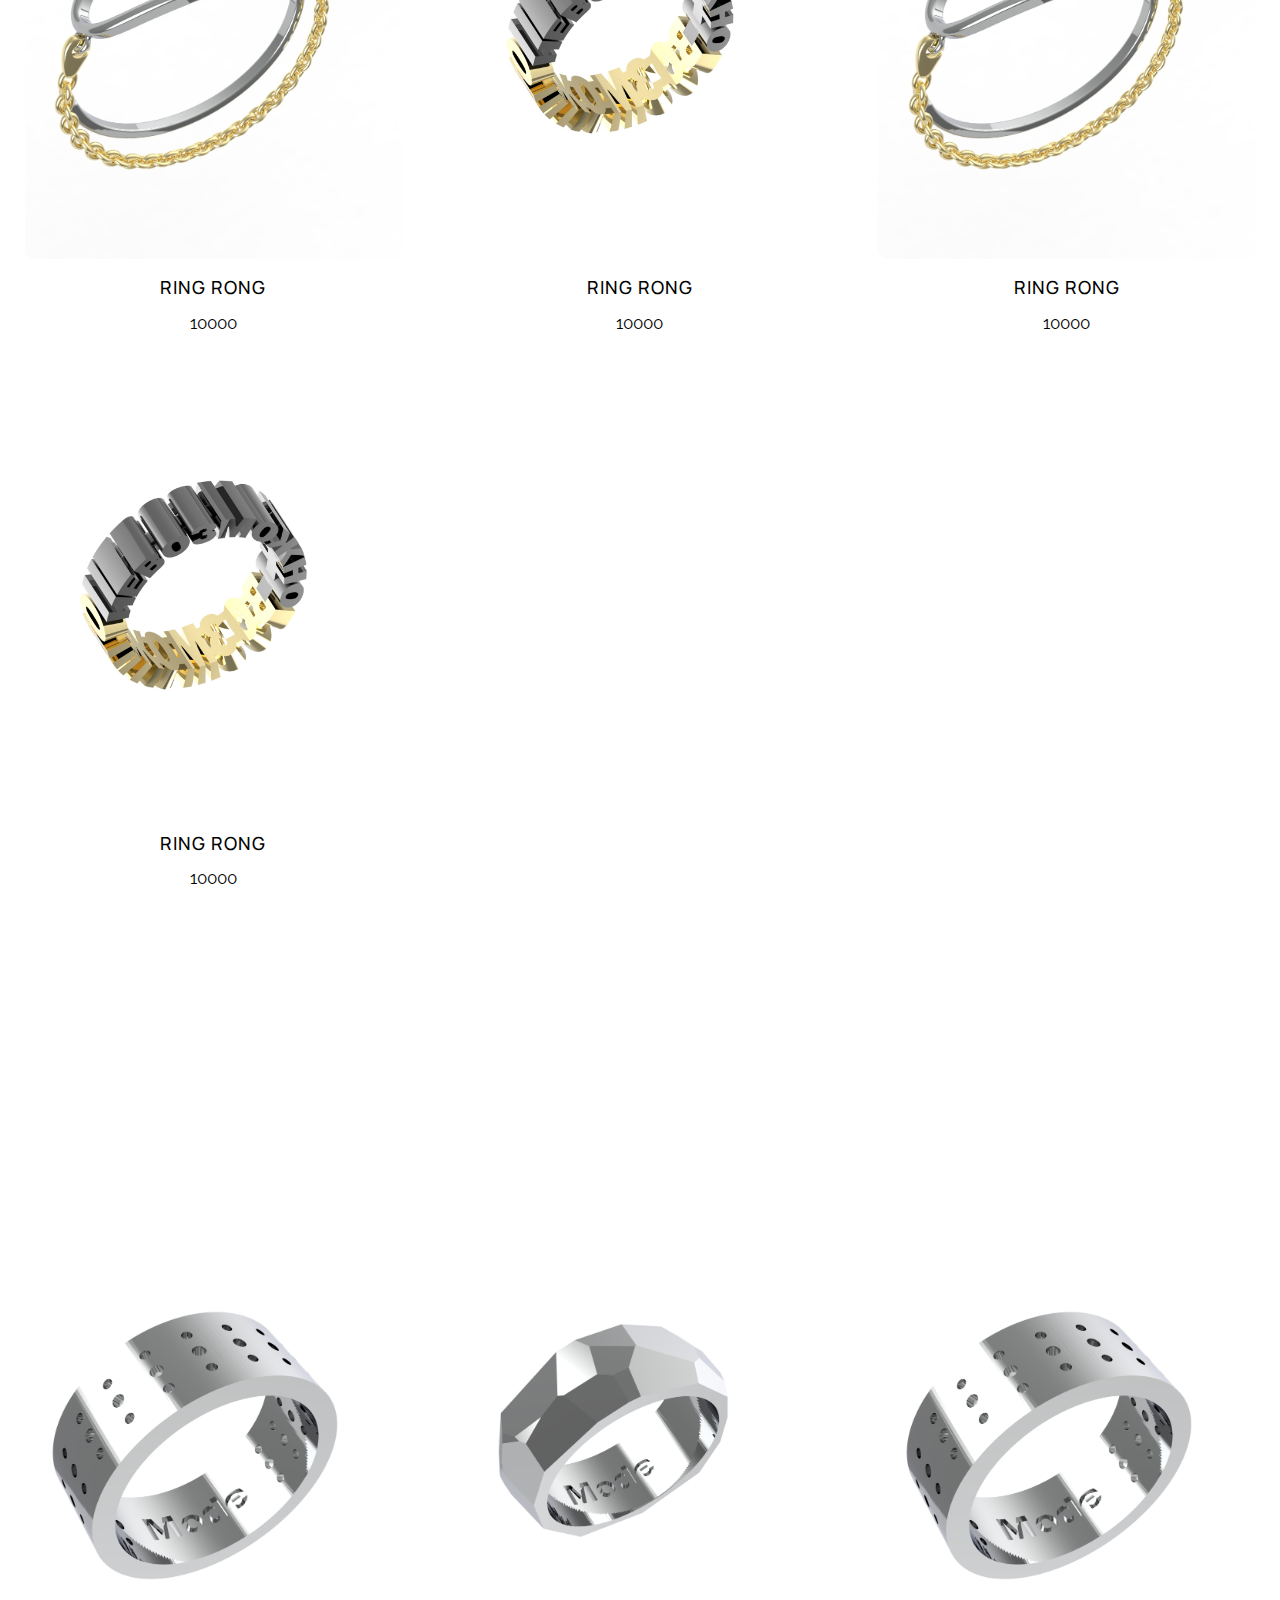
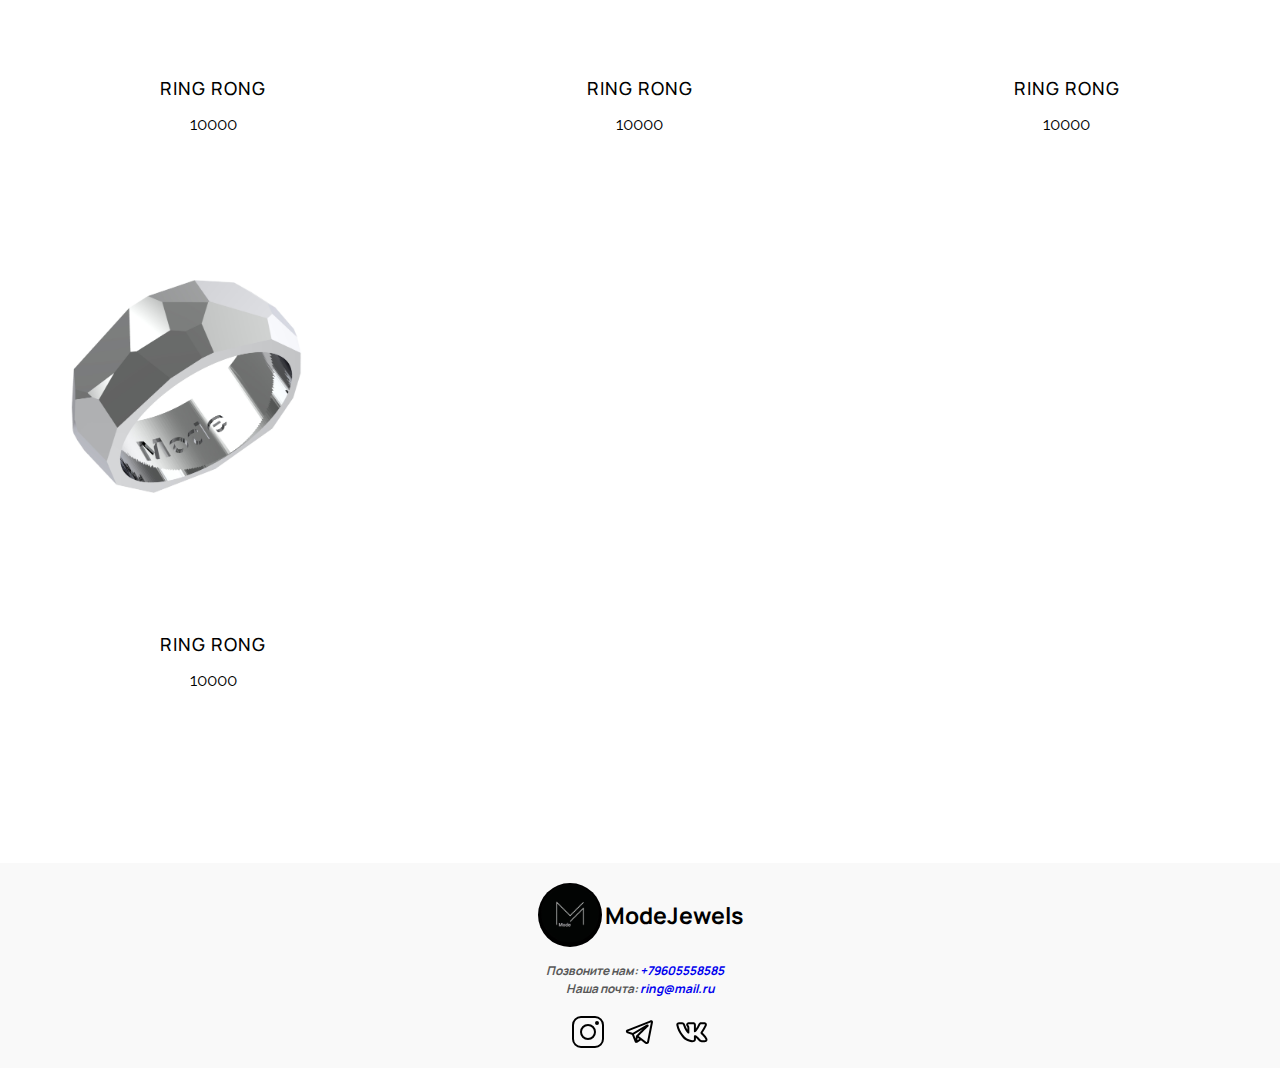
==== commit f8e69576: "Update index.html" ====
--- a/index.html
+++ b/index.html
@@ -4,6 +4,9 @@
     <meta charset="UTF-8">
     <meta http-equiv="X-UA-Compatible" content="IE=edge">
     <meta name="viewport" content="width=device-width, initial-scale=1.0">
+    <link rel="preconnect" href="https://fonts.googleapis.com">
+    <link rel="preconnect" href="https://fonts.gstatic.com" crossorigin>
+    <link href="https://fonts.googleapis.com/css2?family=M+PLUS+Rounded+1c:wght@300;400;500;700;800&family=Manrope:wght@200;300;400;500;600;700;800&family=Raleway:ital,wght@0,100;0,200;0,300;0,400;0,500;1,100;1,200;1,300;1,400&family=Roboto:ital,wght@0,100;0,300;0,400;1,100;1,300;1,400&display=swap" rel="stylesheet">
     <link rel="stylesheet" href="assets/css/slick.css">
     <link rel="stylesheet" href="assets/css/aos.css">
     <link rel="stylesheet" href="assets/css/style.css">
@@ -65,6 +68,9 @@
             <div class="slider__item">
                 <img class="intro__slider-photo" src="assets/images/introbg/intro-bg3.jpg" alt="">
             </div>
+            <div class="slider__item">
+                <img class="intro__slider-photo" src="assets/images/introbg/intro-bg1200.jpg" alt="">
+            </div>
         </div>
     </div>
 
@@ -76,14 +82,14 @@
                 <div class="assortment">
                     <div class="assortment__item">
                         <div class="assortment__photo">
+                            <img class="img" src="assets/images/серьги1.jpg" alt="">
+                        </div>
+                        <div class="assortment__title">кольцо</div>
+                        <div class="assortment__price">10000</div>
+                    </div>
+                    <div class="assortment__item">
+                        <div class="assortment__photo">
                             <img class="img" src="assets/images/test3pop.jpg" alt="">
-                        </div>
-                        <div class="assortment__title">ring rong</div>
-                        <div class="assortment__price">10000</div>
-                    </div>
-                    <div class="assortment__item">
-                        <div class="assortment__photo">
-                            <img class="img" src="assets/images/серьги1.jpg" alt="">
                         </div>
                         <div class="assortment__title">ring rong</div>
                         <div class="assortment__price">10000</div>
@@ -334,4 +340,4 @@
 <script src="assets/js/aos.js"></script>
 <script src="assets/js/app.js"></script>
 </body>
-</html>+</html>
--- a/assets/css/style.css
+++ b/assets/css/style.css
@@ -1,6 +1,6 @@
 body {
     margin: 0;
-    font-family: sans-serif;
+    font-family: 'Manrope', sans-serif;
     font-size: 15px;
     line-height: 1.5;
 
@@ -165,8 +165,8 @@
     color: #000;
     text-decoration: none;
     font-size: 16px;
-    font-weight: 500;
-    font-family: 'Roboto', sans-serif;
+    font-weight: 700;
+
     text-transform: uppercase;
     letter-spacing: 2px;
 
@@ -195,8 +195,7 @@
     color: #000;
     text-decoration: none;
     font-size: 16px;
-    font-weight: 500;
-    font-family: 'Roboto', sans-serif;
+    font-weight: 700;
     text-transform: uppercase;
     letter-spacing: 2px;
 
@@ -416,10 +415,12 @@
 
 
 .section__title {
-    font-weight: 700;
+    font-weight: 400;
     font-size: 80px;
+    font-family: 'M PLUS Rounded 1c', sans-serif;
     text-align: center;
     margin-bottom: 120px;
+    color: #2c2c2c;
 }
 
 .section__about {
@@ -470,25 +471,31 @@
 }
 
 .assortment__title {
-    color: #2c2c2c;
-    font-family: 'Lato', sans-serif;
+    color: #000;
     line-height: 1.2;
+    font-size: 18px;
+    font-weight: 500;
+    font-family: 'Manrope', sans-serif;
+    letter-spacing: 1px;
+    text-transform: uppercase;
+
+    margin-bottom: 12px;
+
+}
+
+.assortment__price {
     font-size: 17px;
-    font-weight: 900px;
-    text-transform: uppercase;
-
-    margin-bottom: 5px;
-
-}
-
-.assortment__price {
-    font-size: 15px;
     font-weight: 400;
-    font-family: 'Lato', sans-serif;
+    font-family: 'Raleway', sans-serif;
     color: black;
 }
 
 /* About */
+.catalog {
+    font-size: 21px;
+
+}
+
 .about__inner {
     margin-bottom: 60px;
 }
@@ -496,6 +503,15 @@
 .about__title {
     font-size: 20px;
     font-weight: 600;
+    color: #000;
+
+}
+
+.about__text {
+    font-size: 18px;
+    line-height: 1.5;
+    font-family: 'Roboto', sans-serif;
+    color: #2c2525;
 
 }
 
@@ -531,6 +547,7 @@
     color: #585858;
     font-size: 12px;
     font-weight: 700;
+    font-family: 'Manrope', sans-serif;
     font-style: italic;
 
     margin: 0;
@@ -701,6 +718,7 @@
 
     .logo__text {
         font-size: 21px;
+        font-family: 'M PLUS Rounded 1c', sans-serif;
     }
 
     .nav__link {
@@ -861,14 +879,16 @@
 /* Планшет */
 @media (max-width: 575px) {
 
+    .intro {
+        height: calc(100vh - 50px);
+    }
+
+
     .products {
         padding-top: 20px;
     }
 
-    /* Intro */
-    .intro {
-        height: 80vh;
-    }
+
 
     /* Assortment */
     .assortment__item {
@@ -909,24 +929,21 @@
 
     }
 
+    .catalog {
+        font-size: 30px;
+    }
+
     /* Section */
     .section__about {
         padding: 100px 0;
     }
-    .section__title {
-        margin-bottom: 100px;
-    }
+
 
 
 }
 
 @media(max-width: 350px) {
 
-    /* Section */
-
-    .section__title {
-        margin-bottom: 80px;
-    }
 
 
      /* Modal */
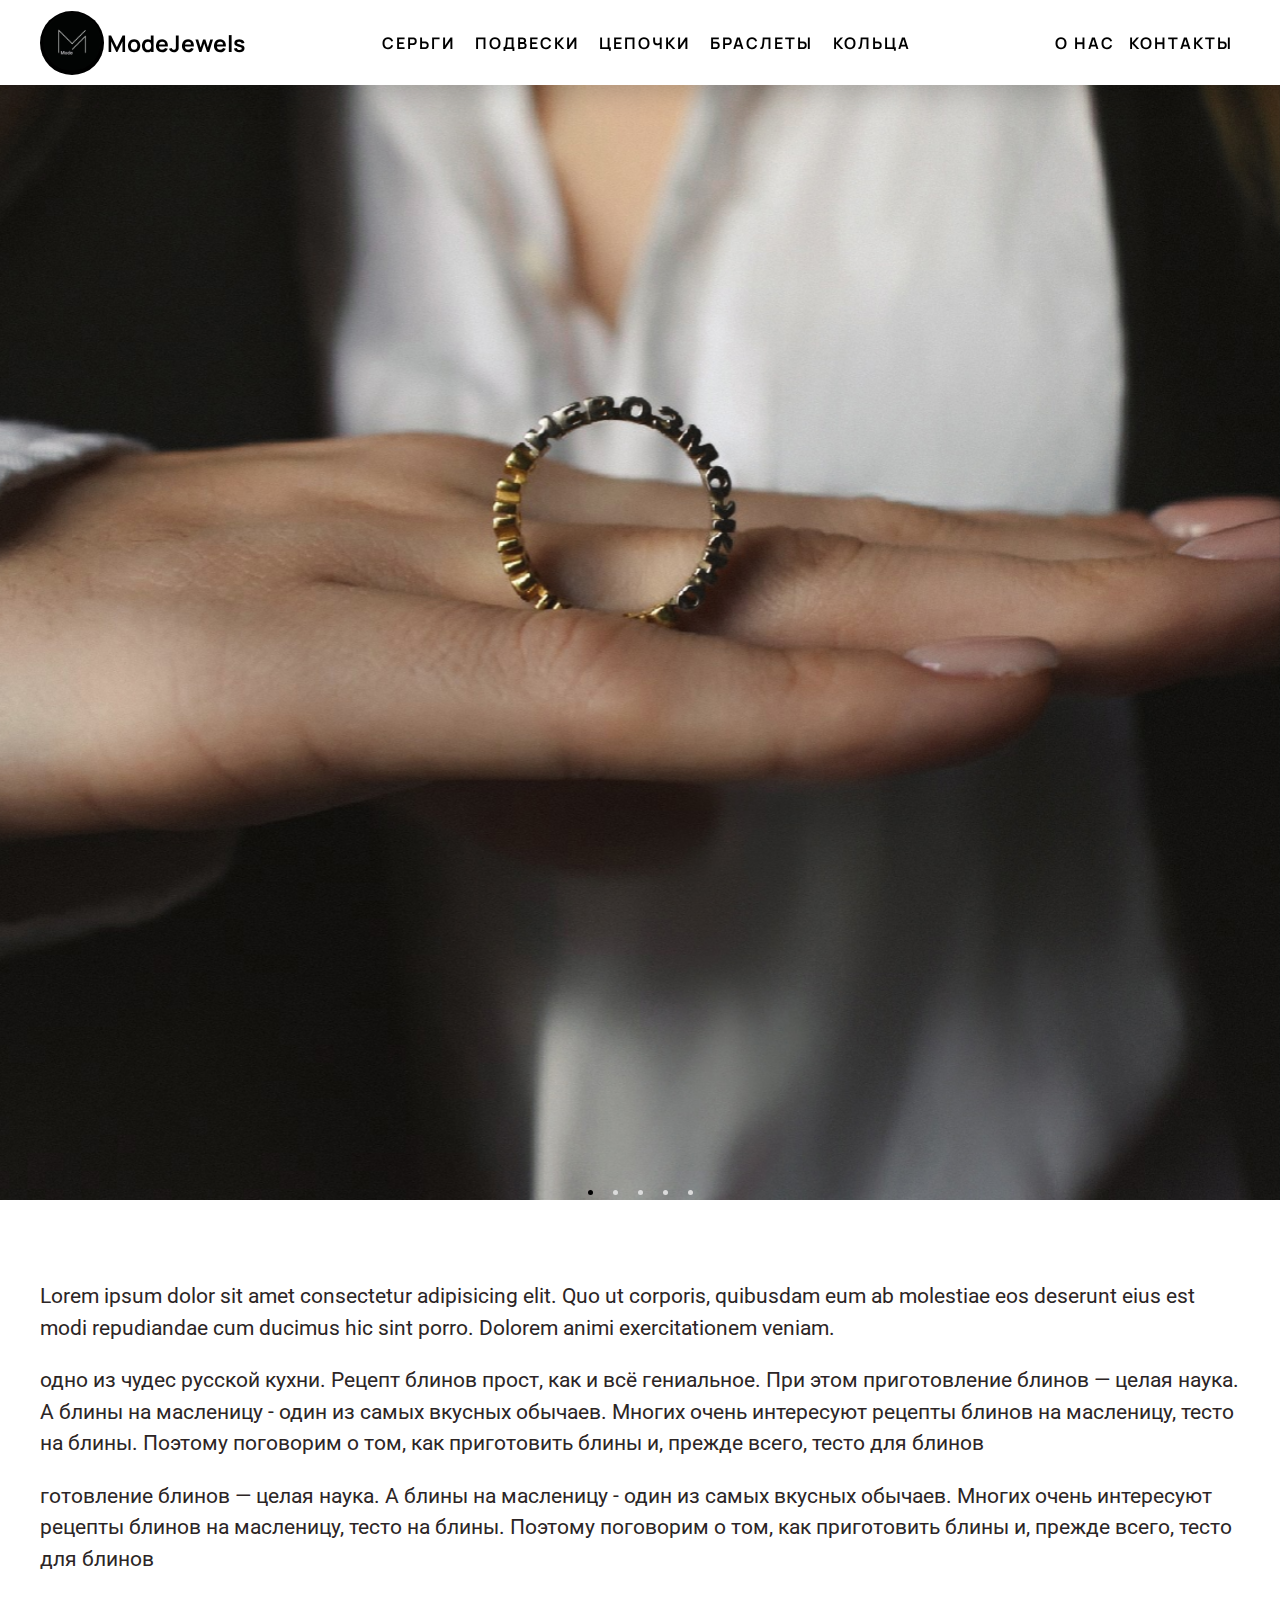
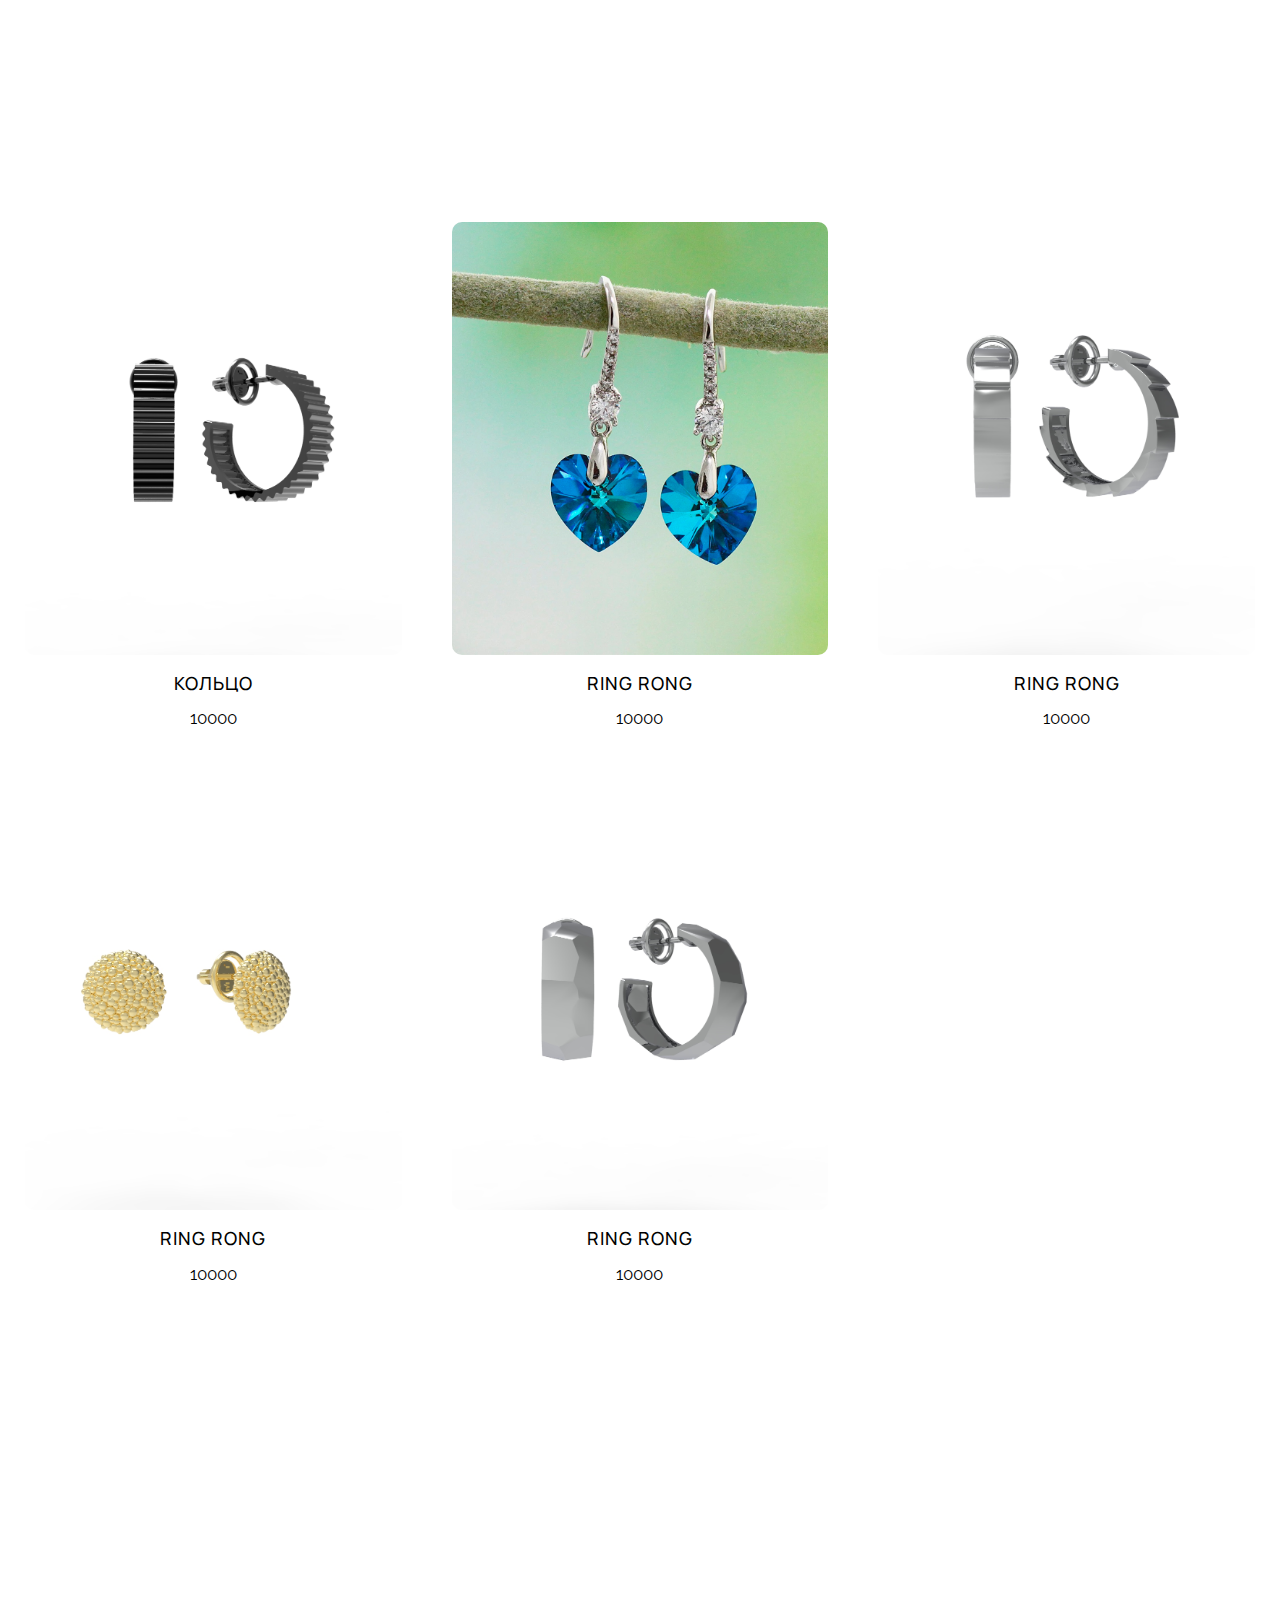
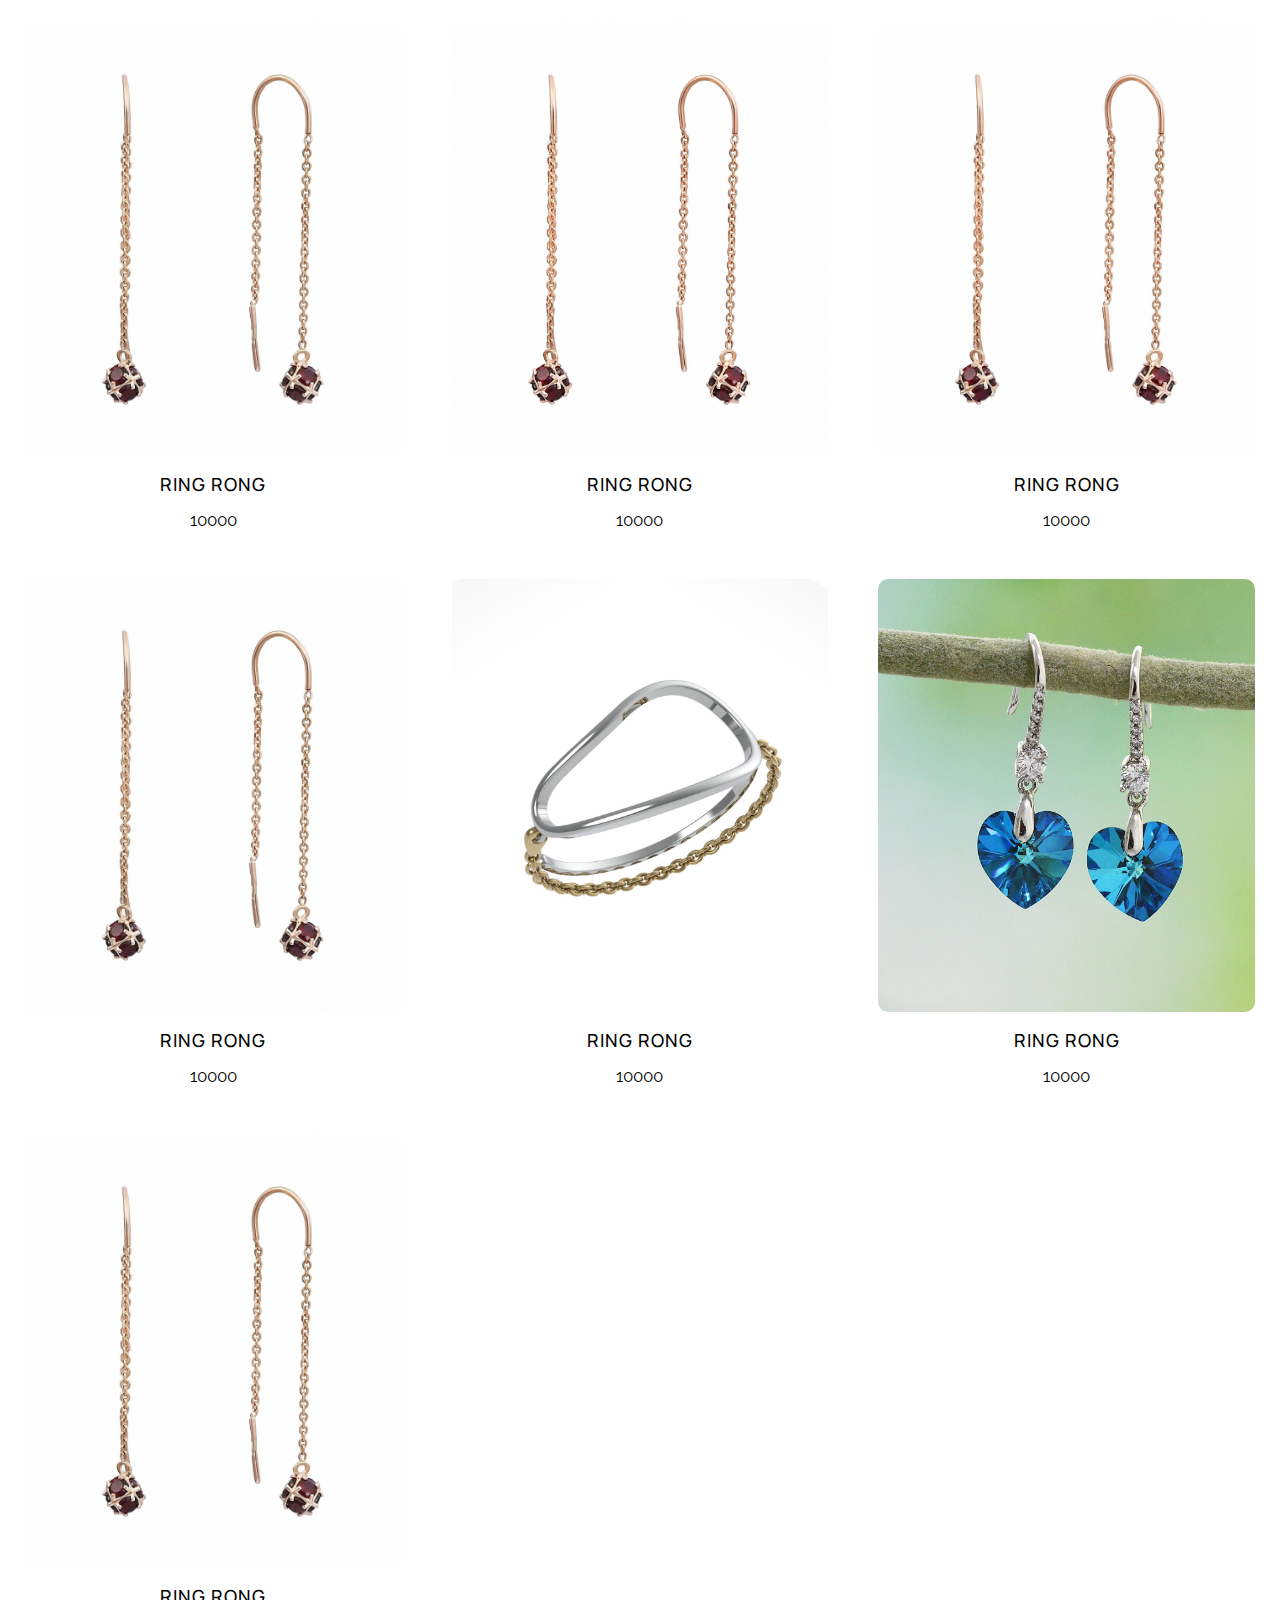
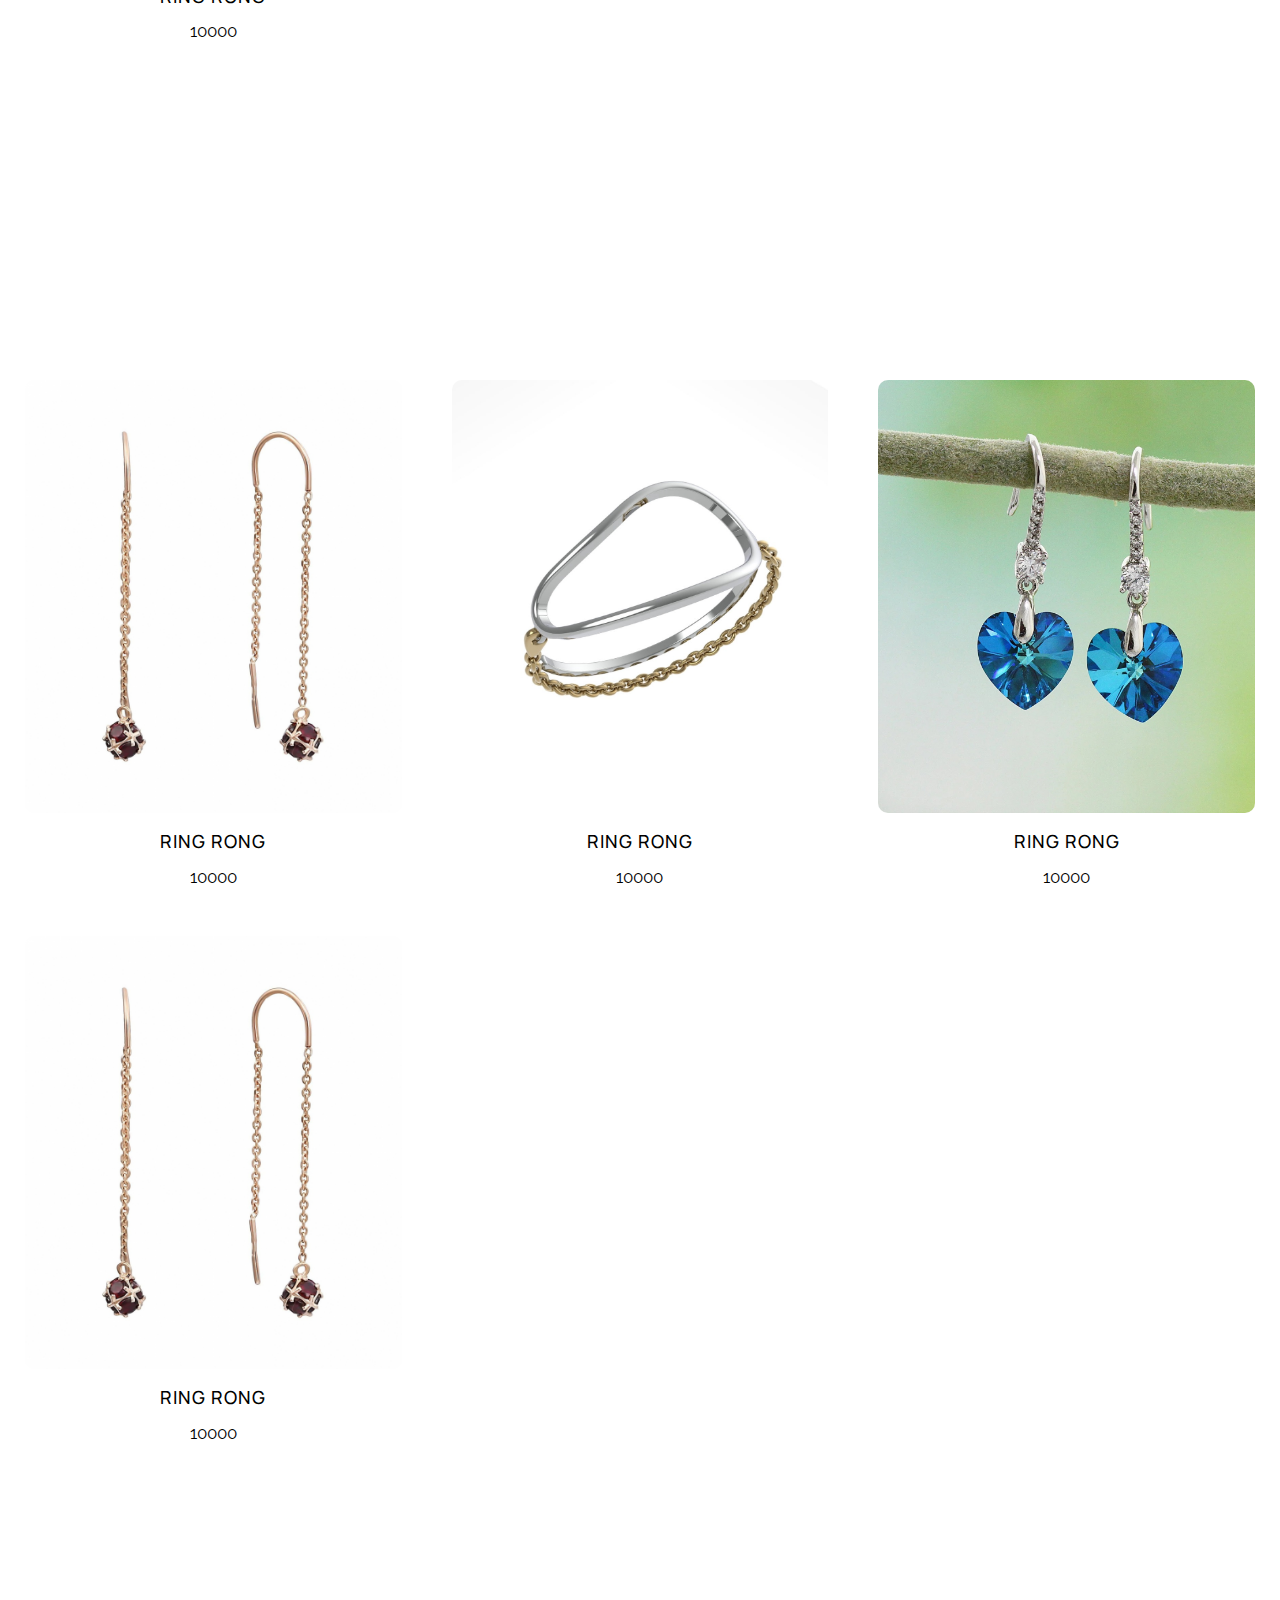
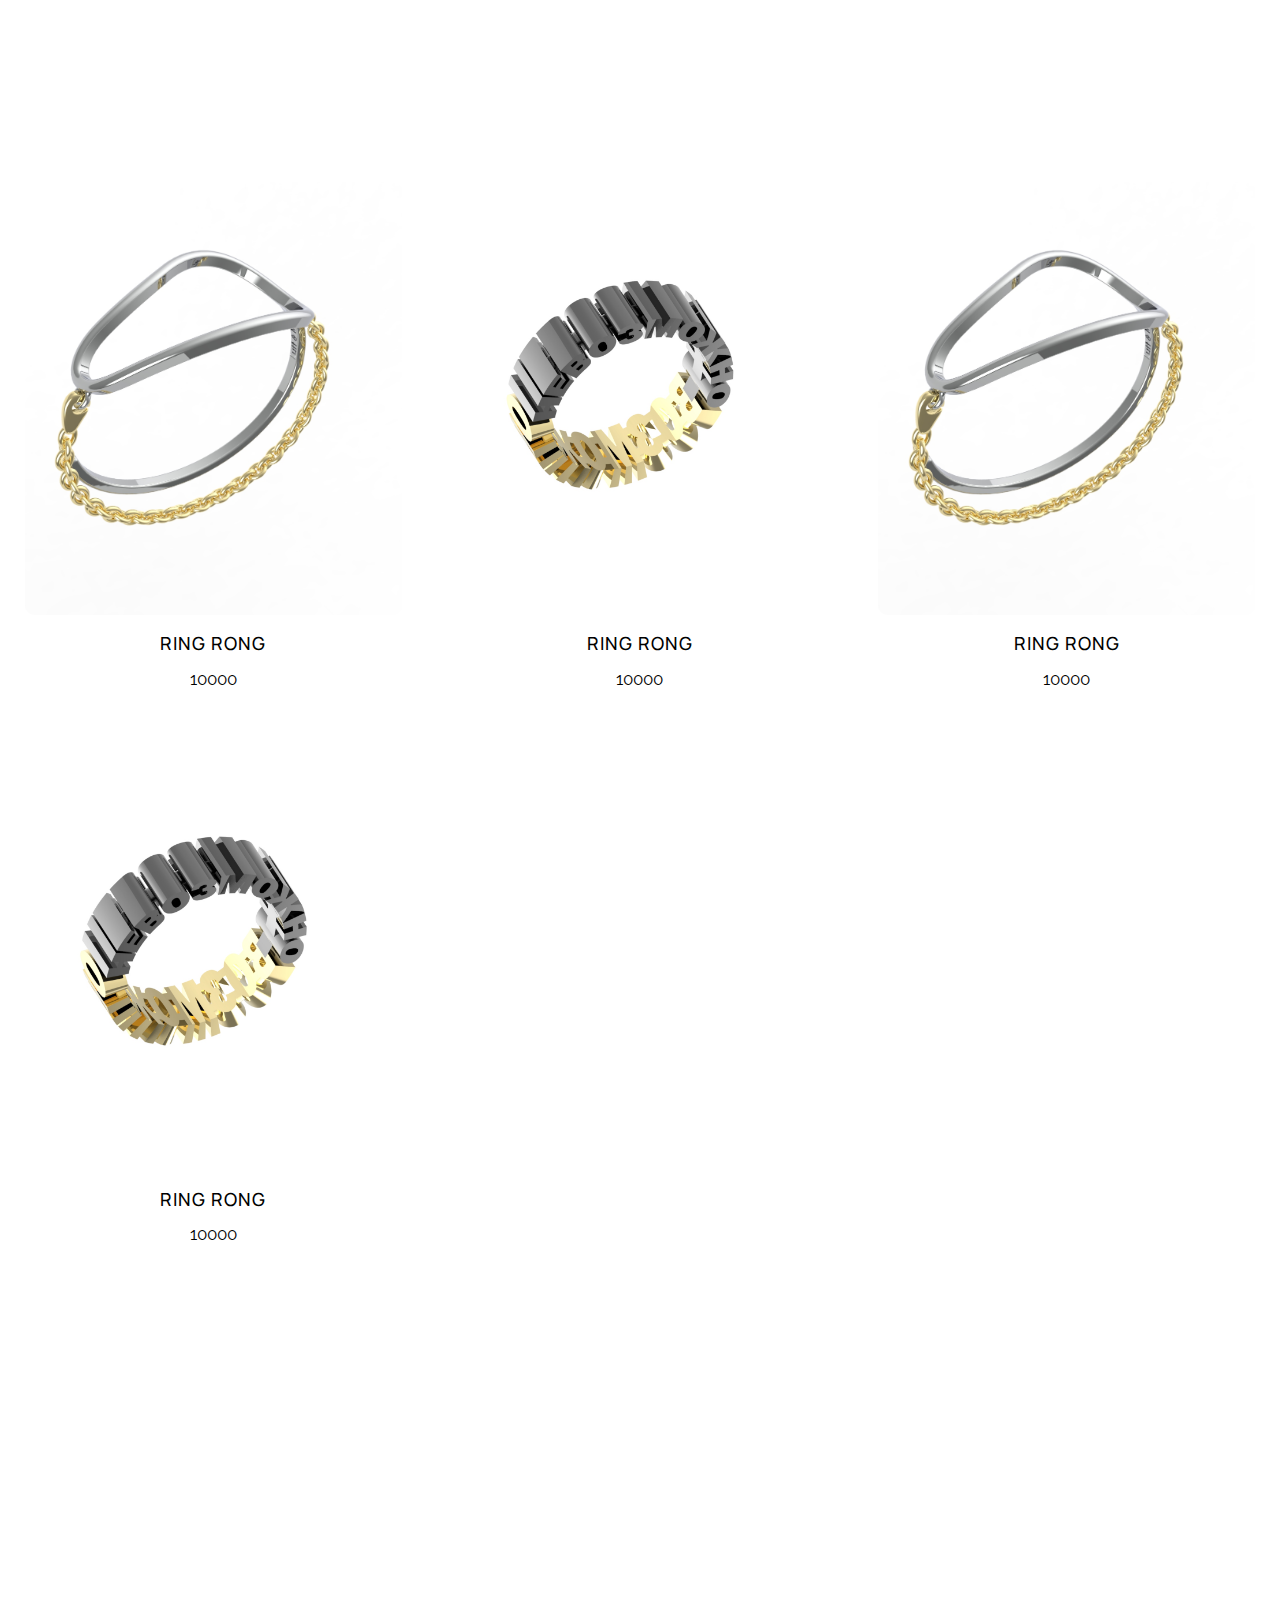
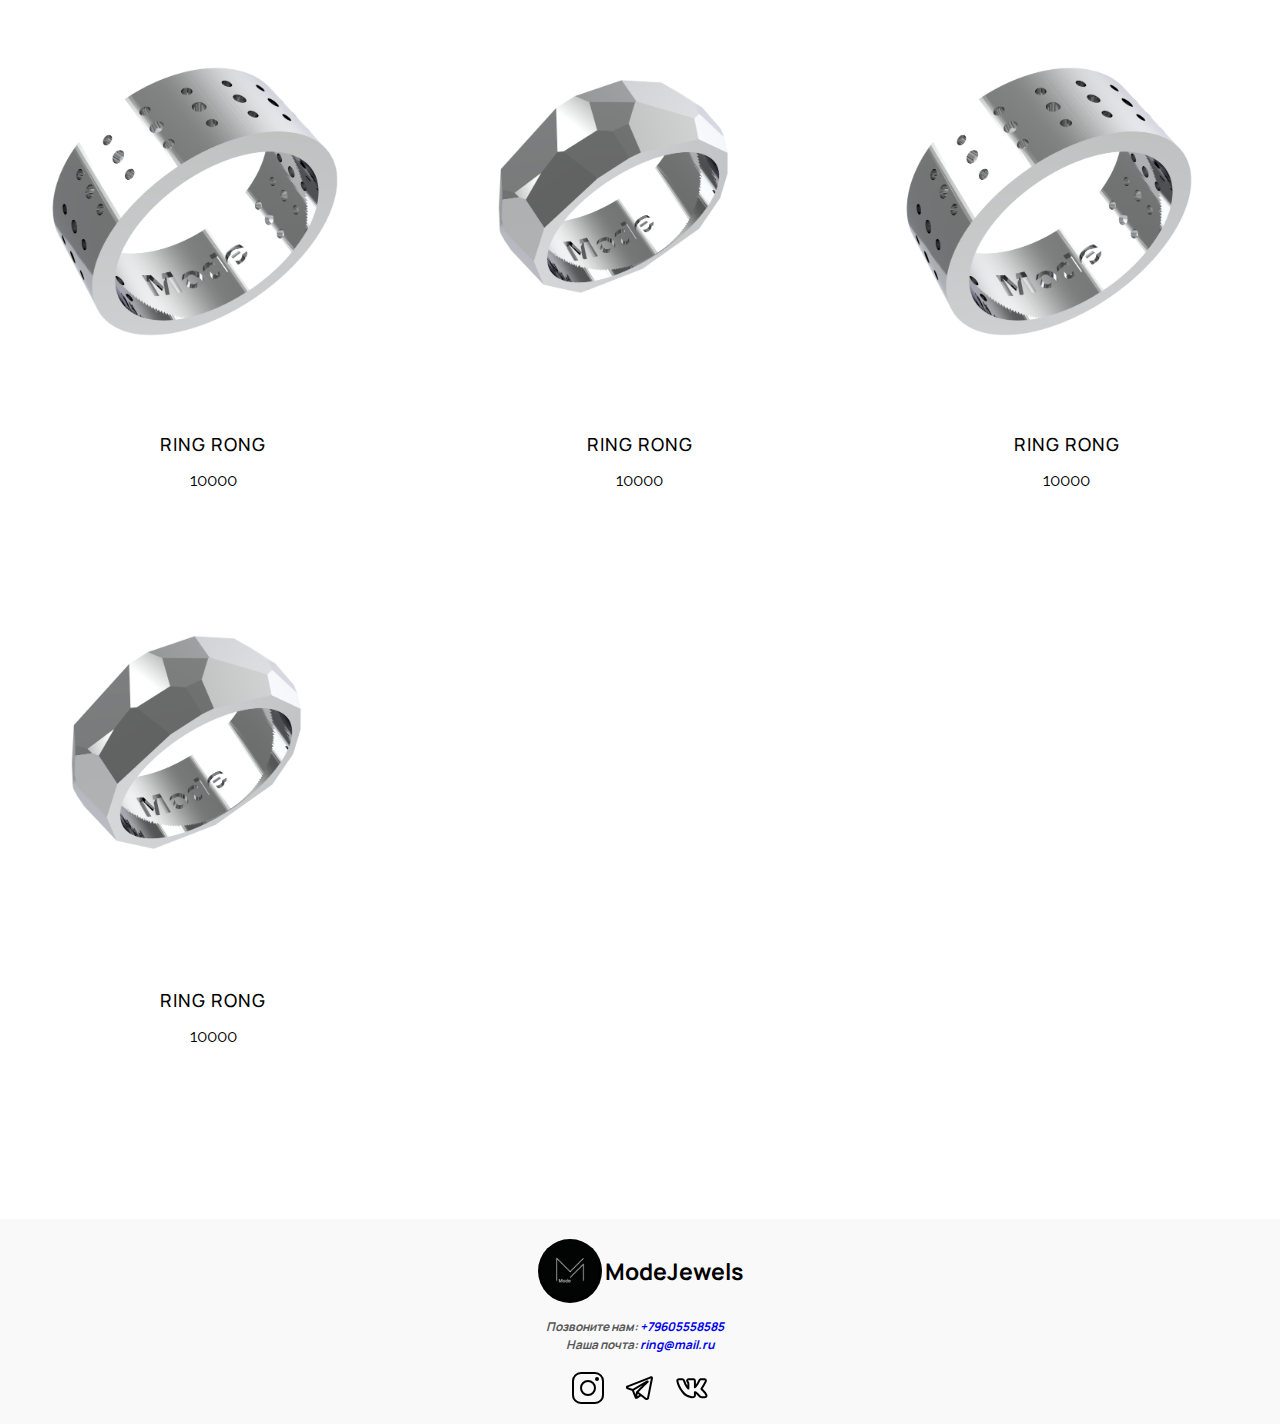
==== commit 4067c268: "Add files via upload" ====
--- a/index.html
+++ b/index.html
@@ -18,7 +18,7 @@
     <link rel="mask-icon" href="assets/images/favicons/safari-pinned-tab.svg" color="#5bbad5">
     <meta name="msapplication-TileColor" content="#da532c">
     <meta name="theme-color" content="#ffffff">
-    <title>znak</title>
+    <title>ModeJewels</title>
 </head>
 <body>
 <div class="page">
@@ -74,6 +74,13 @@
         </div>
     </div>
 
+    <div class="container__header">
+        <div class="description">
+            <p>Lorem ipsum dolor sit amet consectetur adipisicing elit. Quo ut corporis, quibusdam eum ab molestiae eos deserunt eius est modi repudiandae cum ducimus hic sint porro. Dolorem animi exercitationem veniam.</p>
+            <p>одно из чудес русской кухни. Рецепт блинов прост, как и всё гениальное. При этом приготовление блинов — целая наука. А блины на масленицу - один из самых вкусных обычаев. Многих очень интересуют рецепты блинов на масленицу, тесто на блины. Поэтому поговорим о том, как приготовить блины и, прежде всего, тесто для блинов</p>
+            <p>готовление блинов — целая наука. А блины на масленицу - один из самых вкусных обычаев. Многих очень интересуют рецепты блинов на масленицу, тесто на блины. Поэтому поговорим о том, как приготовить блины и, прежде всего, тесто для блинов</p>
+        </div>
+    </div>    
     <div class="products">
     <!-- Earring -->
         <section class="section" id="earring">
@@ -340,4 +347,4 @@
 <script src="assets/js/aos.js"></script>
 <script src="assets/js/app.js"></script>
 </body>
-</html>
+</html>--- a/assets/css/style.css
+++ b/assets/css/style.css
@@ -287,6 +287,8 @@
     position: relative;
 
     background-color: #000;
+
+    margin-bottom: 60px
 }
 
 
@@ -403,9 +405,19 @@
     transition: background-color .2s linear, border-color .2s linear;
 }
 
+
+.description {
+   font-size: 21px;
+   line-height: 1.5;
+   font-family: 'Roboto', sans-serif;
+   color: #2c2525;
+
+}
+
+
 /* products */
 .products {
-    padding-top: 100px;
+    margin-top: 60px;
 }
 
 /* Section */
@@ -707,6 +719,11 @@
         margin: 0 8px;
 
     }
+
+    .intro {
+        height: calc(80vh - 50px);
+        margin-bottom: 20px;
+    }
 }
 
 @media (max-width: 945px) {
@@ -879,13 +896,11 @@
 /* Планшет */
 @media (max-width: 575px) {
 
-    .intro {
-        height: calc(100vh - 50px);
-    }
+   
 
 
     .products {
-        padding-top: 20px;
+        margin-top: 20px;
     }
 
 
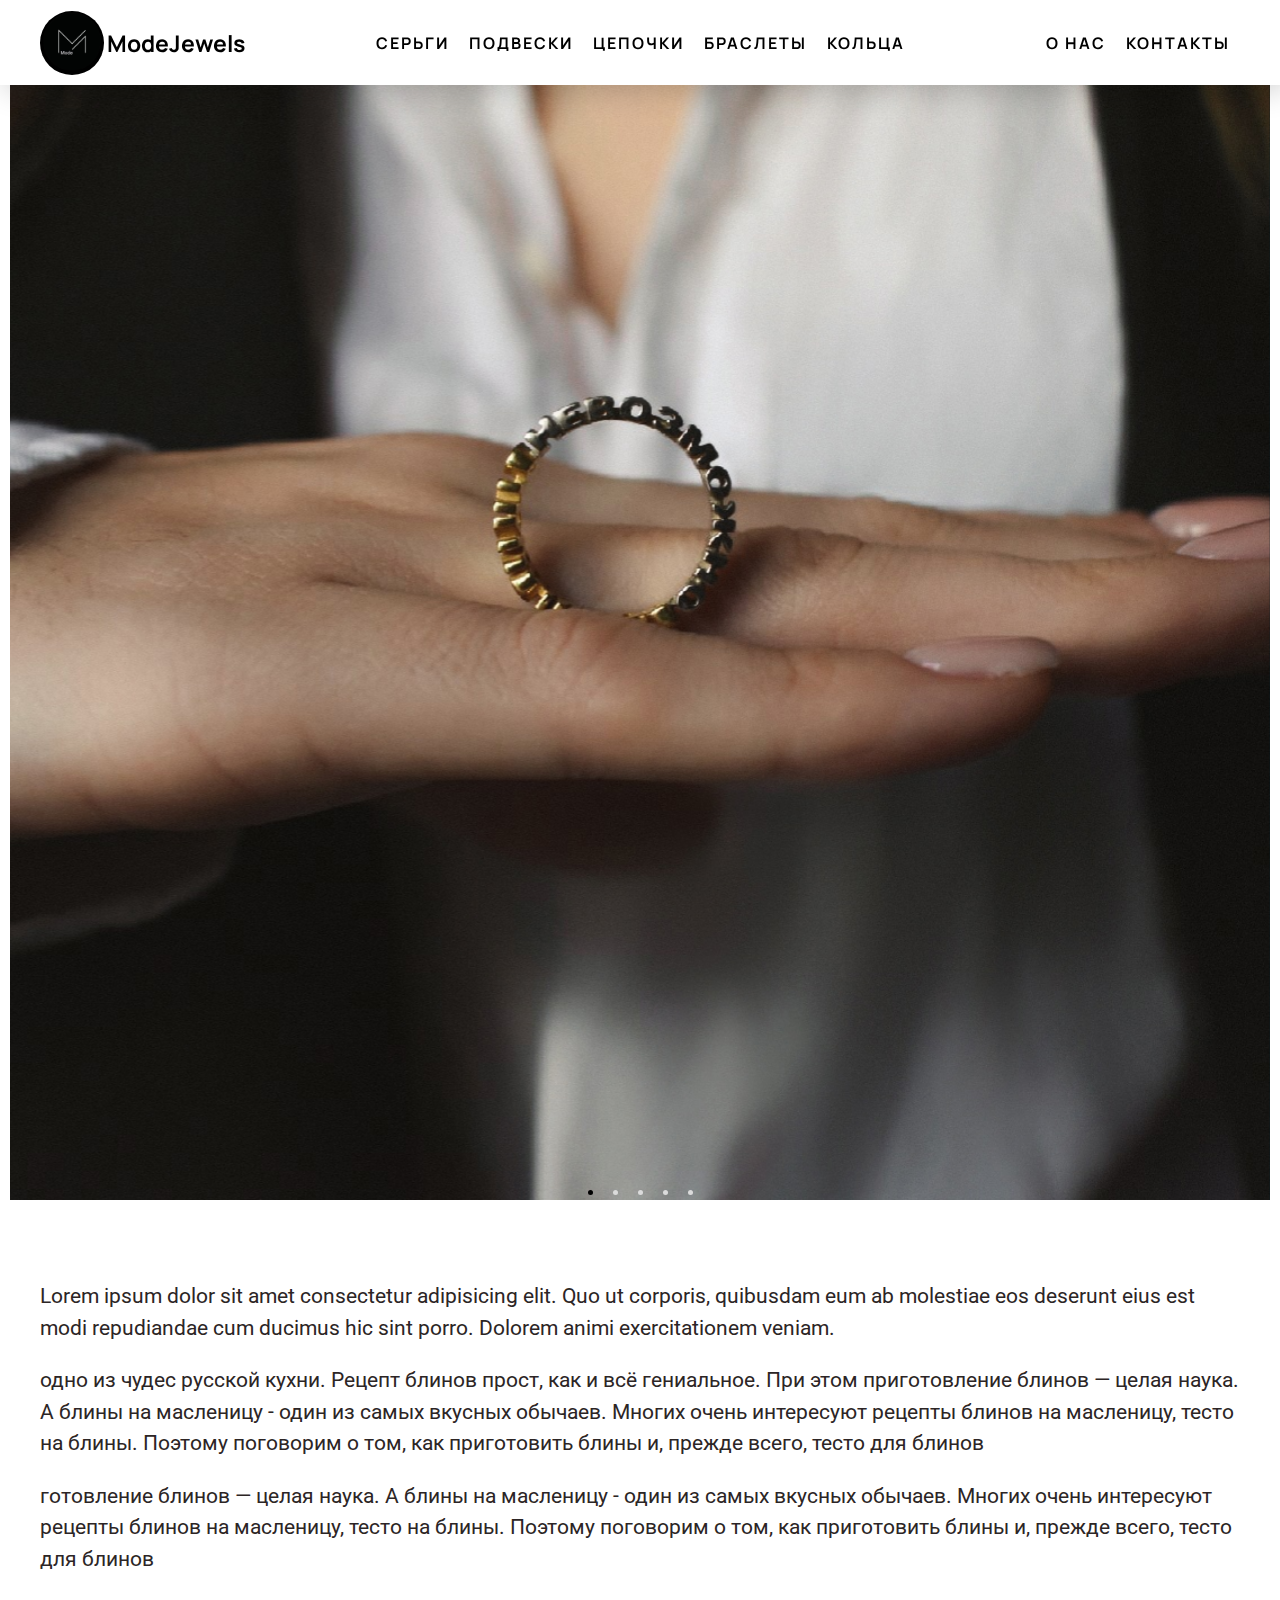
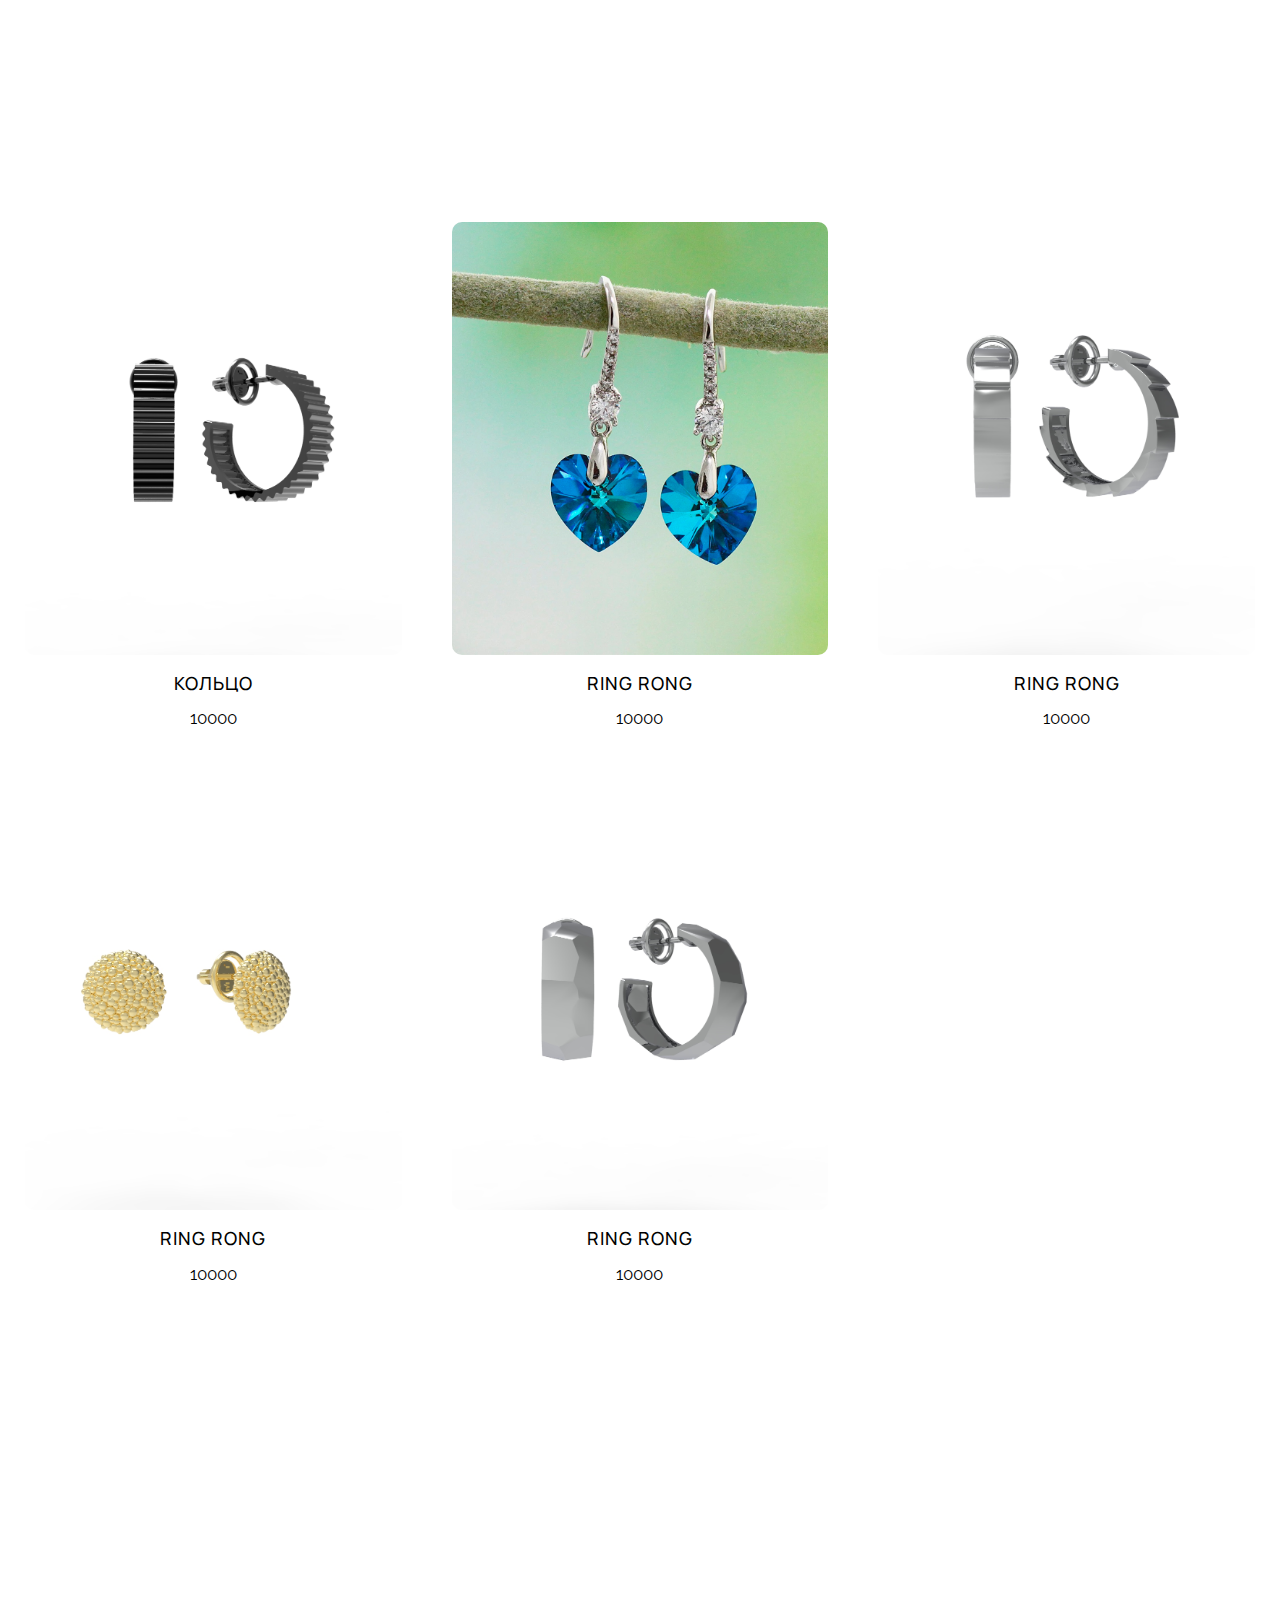
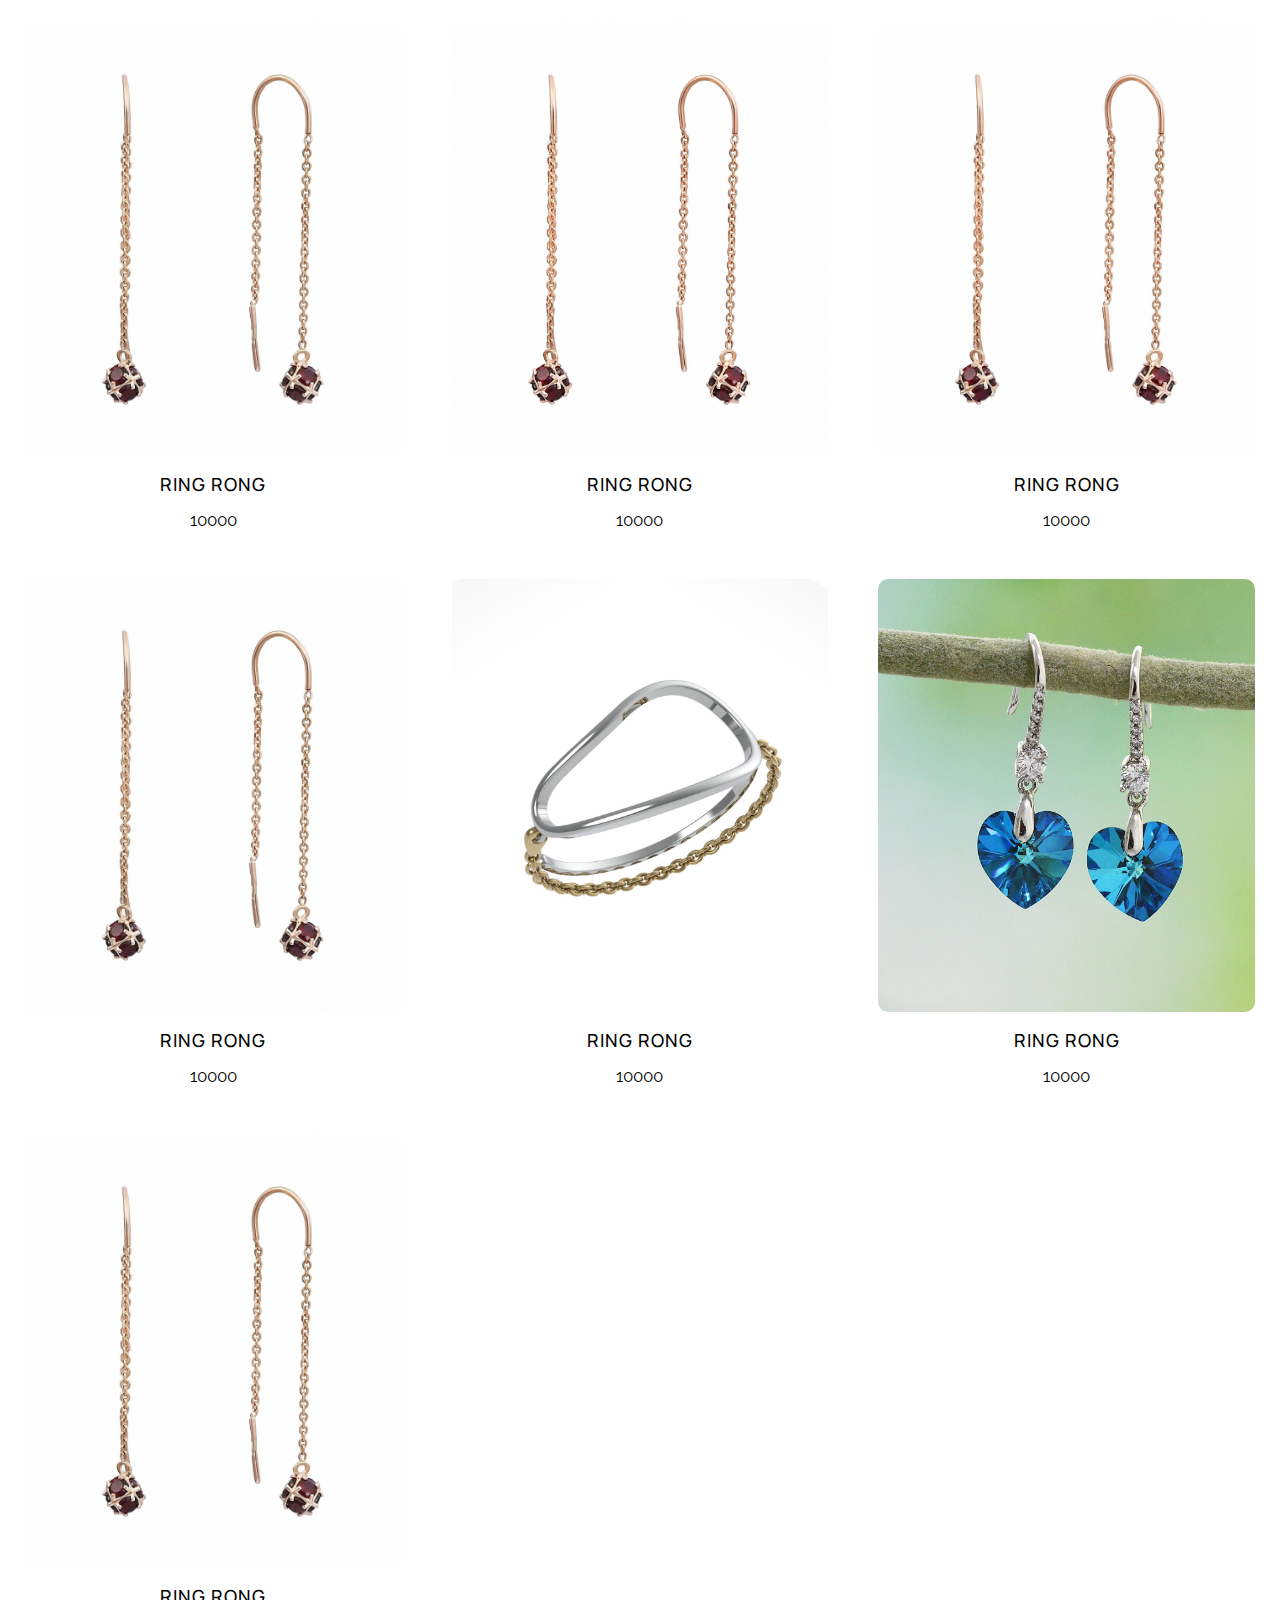
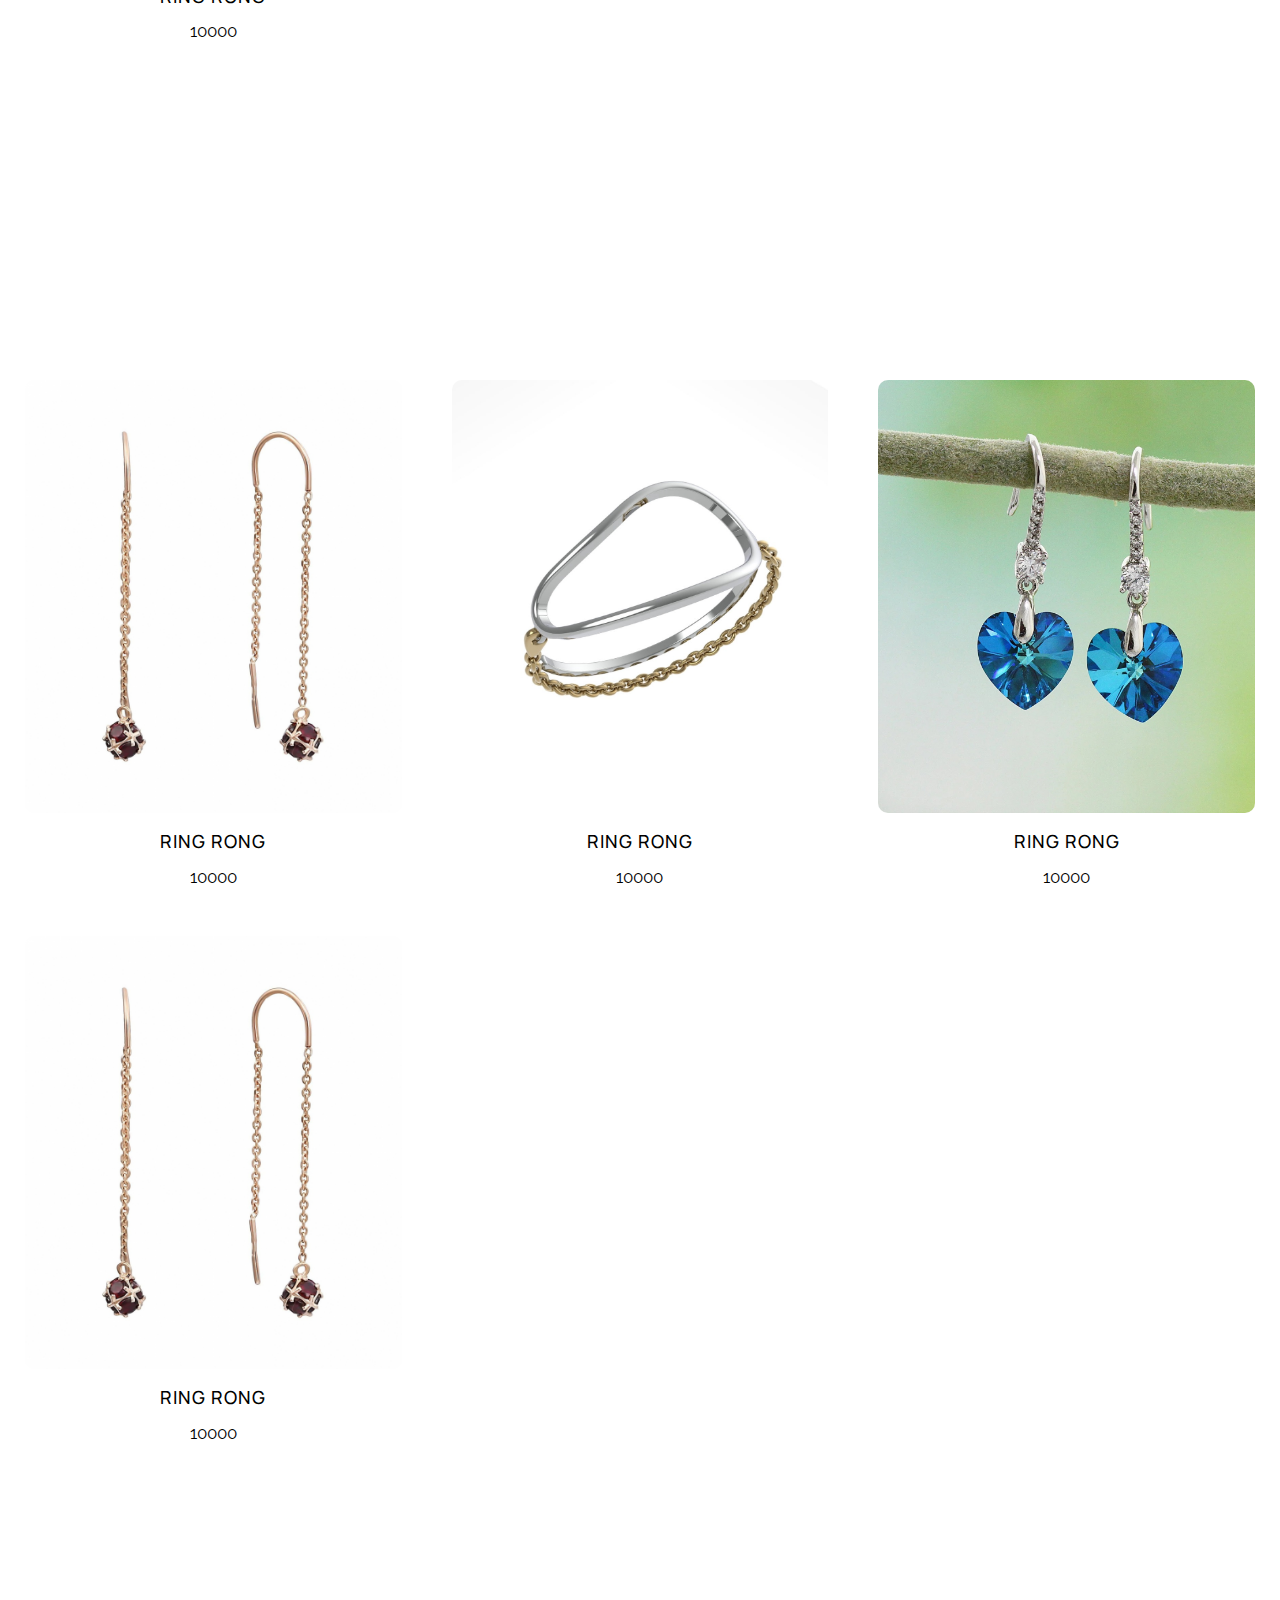
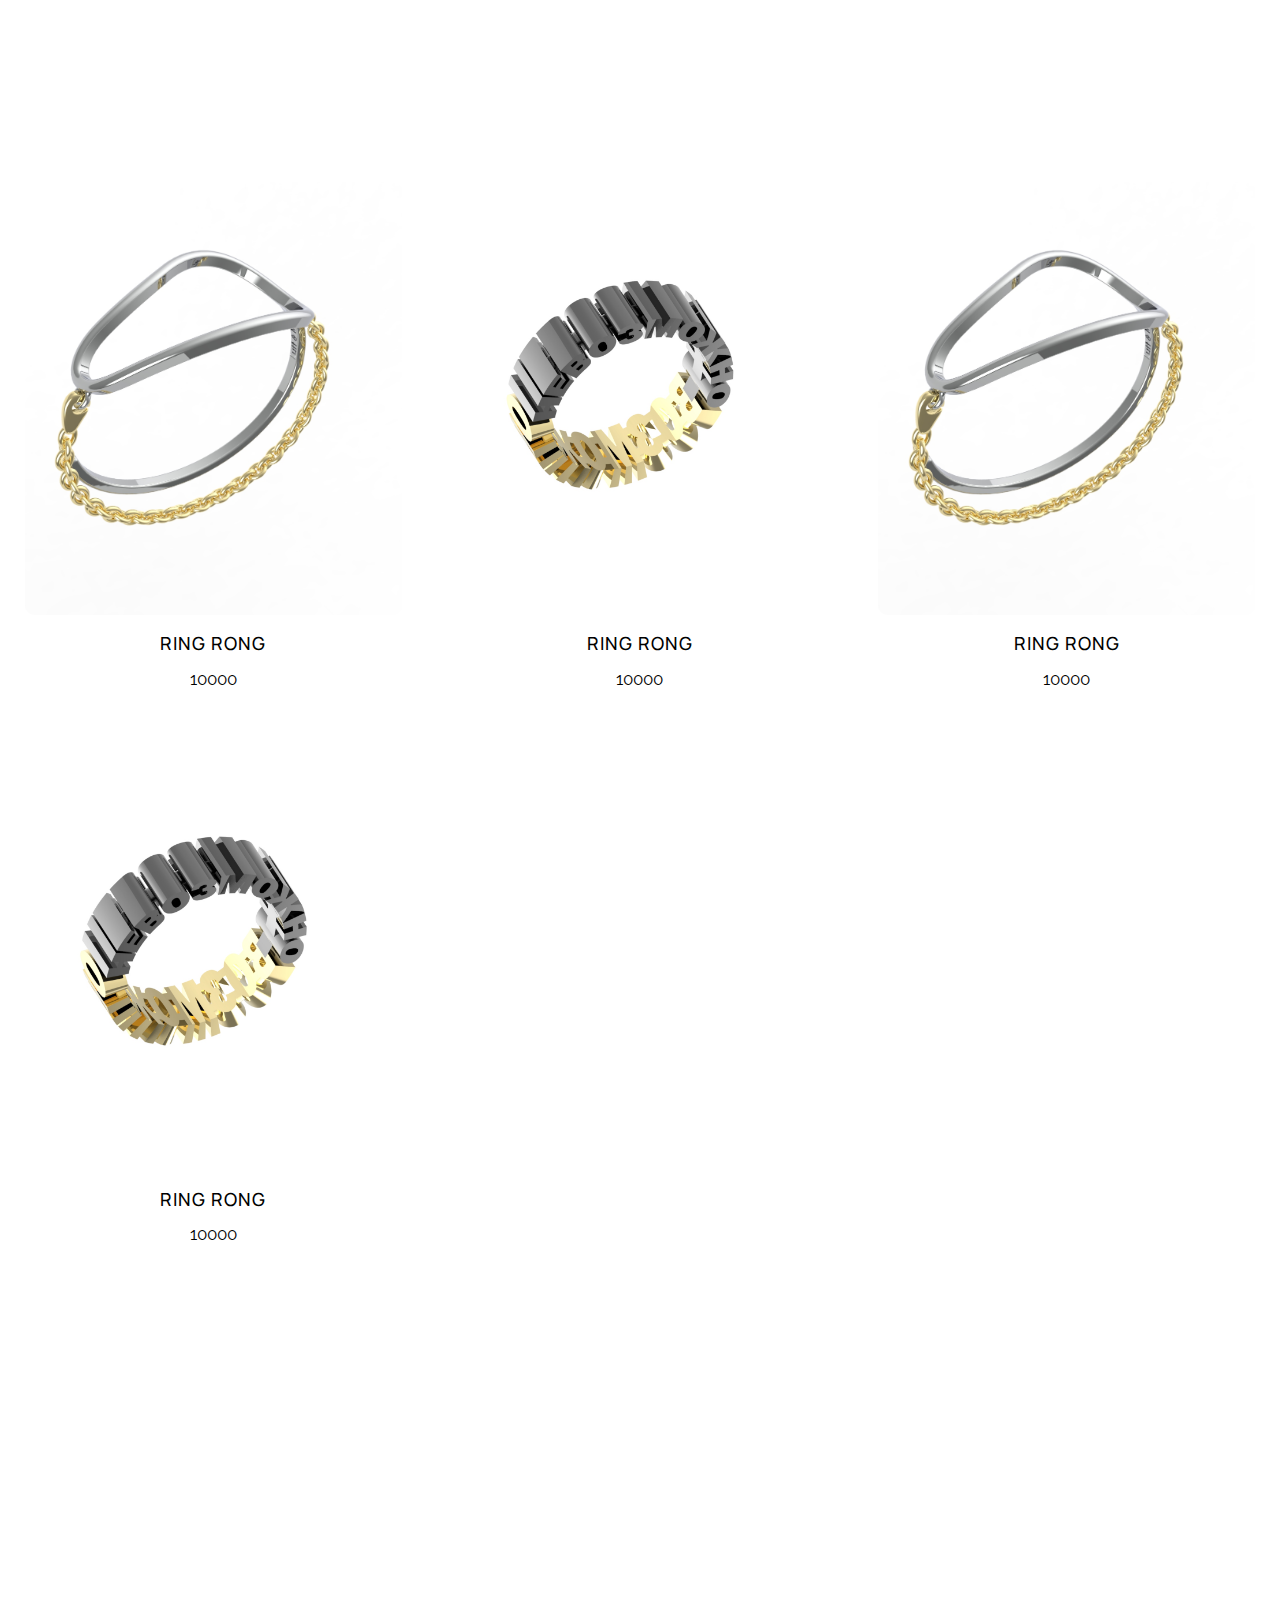
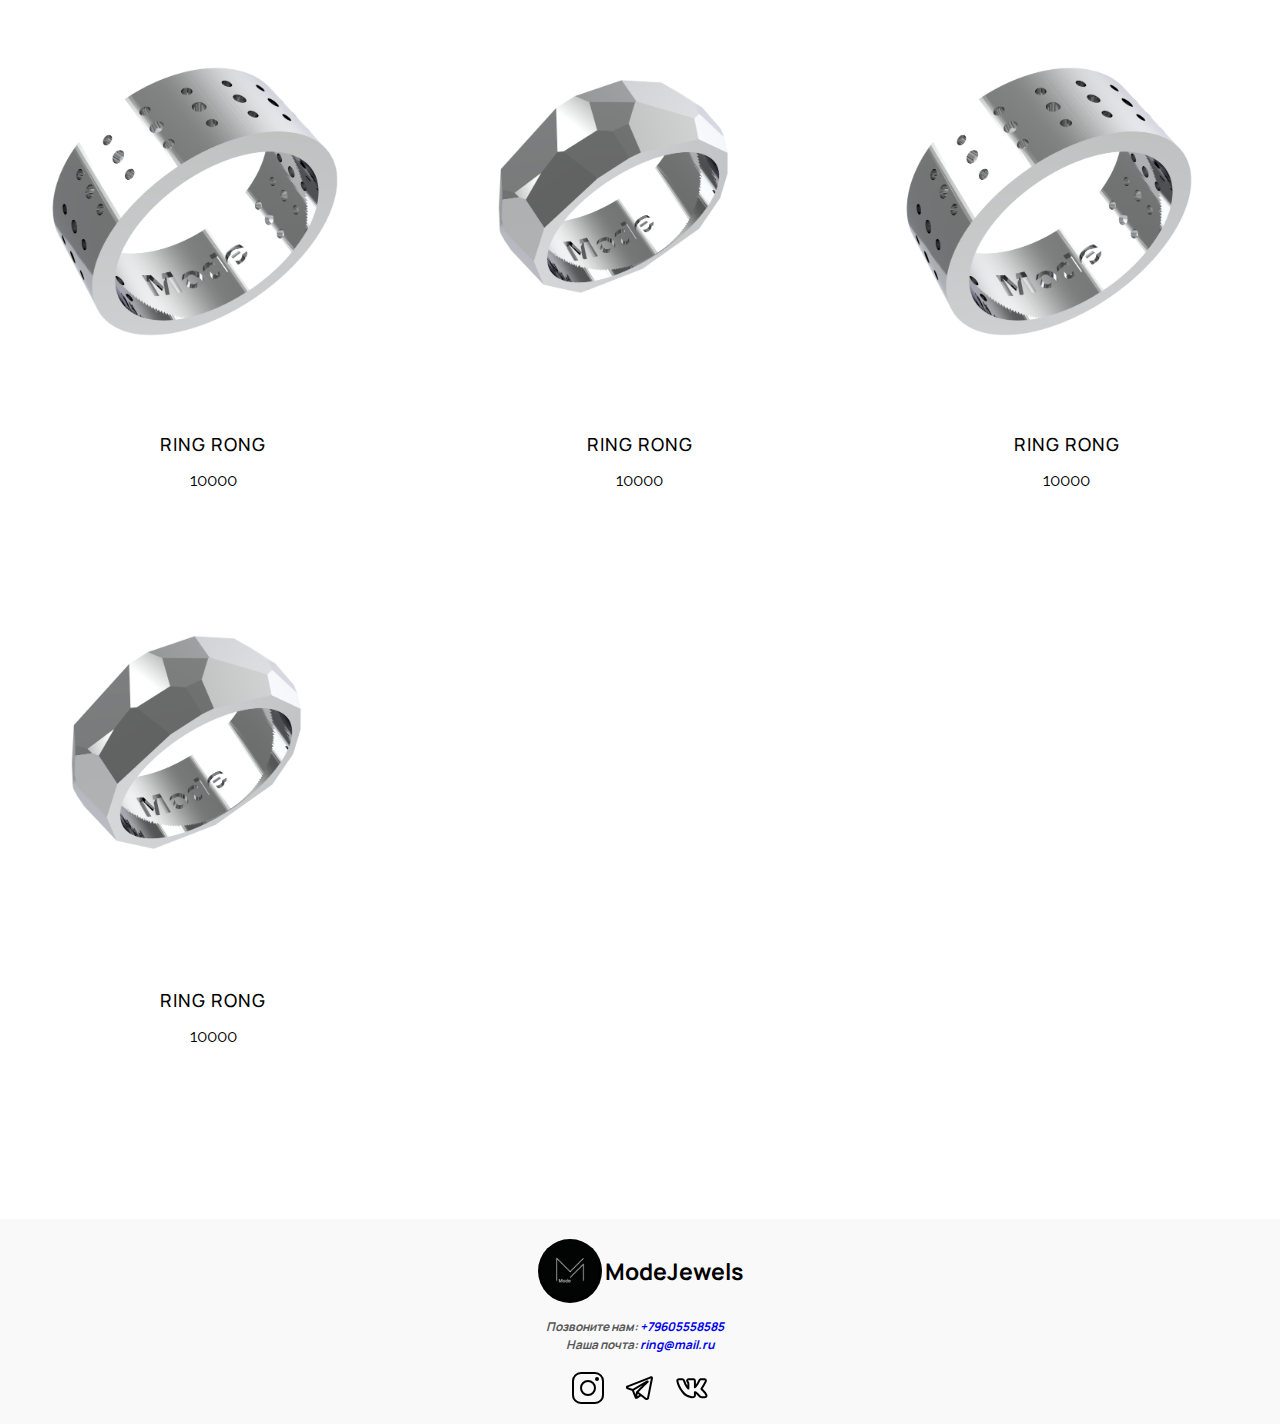
==== commit f01cb730: "Add files via upload" ====
--- a/index.html
+++ b/index.html
@@ -7,10 +7,10 @@
     <link rel="preconnect" href="https://fonts.googleapis.com">
     <link rel="preconnect" href="https://fonts.gstatic.com" crossorigin>
     <link href="https://fonts.googleapis.com/css2?family=M+PLUS+Rounded+1c:wght@300;400;500;700;800&family=Manrope:wght@200;300;400;500;600;700;800&family=Raleway:ital,wght@0,100;0,200;0,300;0,400;0,500;1,100;1,200;1,300;1,400&family=Roboto:ital,wght@0,100;0,300;0,400;1,100;1,300;1,400&display=swap" rel="stylesheet">
-    <link rel="stylesheet" href="assets/css/slick.css">
-    <link rel="stylesheet" href="assets/css/aos.css">
-    <link rel="stylesheet" href="assets/css/style.css">
-    <link rel="stylesheet" href="about.html">
+    <link rel="stylesheet" href="assets/css/slick.css?v=1.0.0">
+    <link rel="stylesheet" href="assets/css/aos.css?v=1.0.0">
+    <link rel="stylesheet" href="assets/css/style.css?v=1.0.0">
+    <link rel="stylesheet" href="about.html?v=1.0.0">
     <link rel="apple-touch-icon" sizes="180x180" href="assets/images/favicons/apple-touch-icon.png">
     <link rel="icon" type="image/png" sizes="32x32" href="assets/images/favicons/favicon-32x32.png">
     <link rel="icon" type="image/png" sizes="16x16" href="assets/images/favicons/favicon-16x16.png">
@@ -26,24 +26,43 @@
     <header class="header" id="header">
         <div class="container__header">
             <div class="header__inner">
-                <a class="logo" href="index.html">
+                <a class="logo" id="logo" href="index.html">
                     <img class="logo__icon" src="assets/images/loggo.jpg" alt="znak">
-                    <span class="logo__text" id="logoText">ModeJewels</span>
+                    <span class="logo__text">ModeJewels</span>
                 </a>
-
-                <nav class="nav" id="nav">
+                <!-- PC Navigation -->
+                <nav class="nav">
                     <a class="nav__link" href="#" data-scroll="#earring">Серьги</a>
                     <a class="nav__link" href="#" data-scroll="#pendant">Подвески</a>
                     <a class="nav__link" href="#" data-scroll="#chain">Цепочки</a>
                     <a class="nav__link" href="#" data-scroll="#bracelet">Браслеты</a>
                     <a class="nav__link" href="#" data-scroll="#ring">Кольца</a>
                 </nav>
-                <nav class="nav_we" id="navWe">
-                    <a class="nav__link_we" href="about.html">О нас</a>
-                    <a class="nav__link_we" href="#" data-modal="#contacts">Контакты</a>
+                <nav class="nav">
+                    <a class="nav__link" href="about.html">О нас</a>
+                    <a class="nav__link" href="#" data-modal="#contacts">Контакты</a>
                 </nav>
-
-
+                <!-- Phone Navigation -->
+                <div class="nav_shade" id="navShade"></div>    
+                <nav class="nav__phone" id="nav">
+                    <div class="nav__phone-header">
+                        <button class="burger-close" type="button" id="navToggleClose">
+                            <span class="burger__line-close">1</span>
+                            <span class="burger__line-close">2</span>
+                        </button>
+                        <a class="logo__phone" id="logoPhone" href="index.html">
+                            <img class="logo__icon" src="assets/images/loggo.jpg" alt="znak">
+                            <span class="logo__text">ModeJewels</span>
+                        </a>
+                    </div>
+                    <a class="nav__link" href="#" data-scroll="#earring">Серьги</a>
+                    <a class="nav__link" href="#" data-scroll="#pendant">Подвески</a>
+                    <a class="nav__link" href="#" data-scroll="#chain">Цепочки</a>
+                    <a class="nav__link" href="#" data-scroll="#bracelet">Браслеты</a>
+                    <a class="nav__link" href="#" data-scroll="#ring">Кольца</a>
+                    <a class="nav__link" href="about.html">О нас</a>
+                    <a class="nav__link" href="#" data-modal="#contacts">Контакты</a>                
+                </nav>            
                 <button class="burger" type="button" id="navToggle">
                     <span class="burger__line">1</span>
                     <span class="burger__line">2</span>
@@ -345,6 +364,6 @@
 <script src="assets/js/jquery-3.6.0.min.js"></script>
 <script src="assets/js/slick.min.js"></script>
 <script src="assets/js/aos.js"></script>
-<script src="assets/js/app.js"></script>
+<script src="assets/js/app.js?v=1.0.0"></script>
 </body>
 </html>--- a/assets/css/style.css
+++ b/assets/css/style.css
@@ -102,12 +102,6 @@
 
 }
 
-.header-dark {
-    background-color: rgba(0, 0, 0, .85);
-    border-radius: 0;
-    box-shadow: none;
-
-}
 
 .header__inner {
     display: flex;
@@ -138,9 +132,6 @@
     vertical-align: middle;
 
 }
-.logo__text.logo__text-white {
-    color: #fff;
-}
 
 .logo__text {
     font-weight: 700;
@@ -150,12 +141,58 @@
 
 }
 
-
+.logo.show {
+    display: none;
+}
+
+
+.nav_shade {
+    width: 100%;
+    height: 100%;
+    background-color:rgba(0, 0, 0, .5);
+    position: fixed;
+    left: 0;
+    top: 0;
+    z-index: 2000;
+    display: none;
+
+}
+
+.nav_shade.active {
+    display: block;
+}
 
 .nav {
     display: flex;
     justify-content: space-between;
 
+}
+
+.nav__phone {
+    display: none;
+    position: relative;
+
+    width: 440px;
+    height: 100vh;
+
+    position: absolute;
+    top: 0;
+    right: 0;
+    z-index: 3000;
+
+    flex-direction: column;
+
+    background-color: #fff;
+
+    text-align: right;
+
+    transform: translateX(100%);
+    transition: transform .2s ease-out;
+    overflow: auto;
+}
+
+.nav__phone.show {
+    transform: translateX(0);
 }
 
 .nav__link {
@@ -182,35 +219,6 @@
     text-decoration: underline;
 }
 
-.nav_we {
-    display: flex;
-}
-
-
-
-.nav__link_we {
-    display: flex;
-    align-items: center;
-
-    color: #000;
-    text-decoration: none;
-    font-size: 16px;
-    font-weight: 700;
-    text-transform: uppercase;
-    letter-spacing: 2px;
-
-    margin: 0 7px;
-}
-
-
-
-
-
-.nav__link_we:hover {
-    opacity: .8;
-    transition: .2s;
-
-}
 
 /* Burger */
 .burger {
@@ -227,7 +235,23 @@
     display: none;
 }
 
-.burger__line {
+.burger-close {
+    position: relative;
+    width: 32px;
+    height: 28px;
+    padding: 0;
+    background: none;
+    border: 0;
+
+    font-size: 0;
+    color: transparent;
+
+    /* display: none; */
+}
+
+
+.burger__line,
+.burger__line-close {
     display: block;
     width: 32px;
     height: 3px;
@@ -235,26 +259,12 @@
 
     margin: 4px 0;
 
-    transition: transform .2s ease-out;
     border-radius: 100px;
 }
 
-.burger.active
-.burger__line {
-    background-color: #fff;
-}
-
-.burger.active
-.burger__line:nth-child(1),
-.burger.active
-.burger__line:nth-child(3) {
-    display: none;
-}
-
-.burger.active
-.burger__line:nth-child(2),
-.burger.active
-.burger__line:nth-child(4) {
+
+.burger__line-close:nth-child(1),
+.burger__line-close:nth-child(2) {
     position: absolute;
     left: 0;
     top: 35%;
@@ -263,20 +273,23 @@
 
 }
 
-.burger.active
-.burger__line:nth-child(2) {
+.burger__line-close:nth-child(1) {
     transform: rotate(45deg);
 }
 
-.burger.active
-.burger__line:nth-child(4) {
+.burger__line-close:nth-child(2) {
     transform: rotate(-45deg);
 }
 
-.burger:focus {
+.burger,
+.burger-close:focus {
     outline: 0;
 }
 
+
+.burger.active {
+    display: none;
+}
 
 /* Intro (slider) */
 
@@ -288,7 +301,7 @@
 
     background-color: #000;
 
-    margin-bottom: 60px
+    margin: 0 10px 60px 10px
 }
 
 
@@ -601,7 +614,7 @@
     justify-content: center;
     width: 100%;
     height: 100%;
-    background-color:rgba(0, 0, 0, .85);
+    background-color:rgba(0, 0, 0, .5);
     position: fixed;
     left: 0;
     top: 0;
@@ -708,17 +721,6 @@
 
 
 
-    .nav__link_we {
-        font-size: 14px;
-        margin: 0 8px;
-
-    }
-
-    .nav__link_we.about {
-        font-size: 16px;
-        margin: 0 8px;
-
-    }
 
     .intro {
         height: calc(80vh - 50px);
@@ -735,7 +737,6 @@
 
     .logo__text {
         font-size: 21px;
-        font-family: 'M PLUS Rounded 1c', sans-serif;
     }
 
     .nav__link {
@@ -745,17 +746,13 @@
     }
 
 
-    .nav__link_we {
-        font-size: 12px;
-        margin: 0 6px;
-
-    }
-
-    .nav__link_we.about {
-        font-size: 16px;
-        margin: 0 6px;
-
-    }
+   
+
+    /* Description */
+    .description {
+        font-size: 20px;
+    }
+
     /* Assortment */
 
     .assortment__item {
@@ -766,6 +763,9 @@
 }
 
 @media (max-width: 800px) {
+
+
+   
 
     /* Header */
     .header__inner {
@@ -775,85 +775,66 @@
     }
 
     /* Nav */
+   
+
+    .nav__phone-header {
+        display: flex;
+        justify-content: space-between;
+        align-items: center;
+    }
+
+
+    .burger-close {
+        display: block;
+    }
 
     .logo__icon {
         width: 45px;
         height: 45px;
     }
 
-
+    .nav__phone {
+        display: flex;
+        width: 360px;
+    }
+
+    .logo__phone {
+        display: block;
+        padding-right: 20px;     
+        padding-top: 2.5px;   
+        text-decoration: none;
+        color: #000;
+        
+        
+    }
+
+    
+
+    
+
+  
+
+    .nav.show.header__inner {
+        display: none;
+    }
 
     .nav {
-        width: 100%;
-        height: auto;
-
-        position: absolute;
-        top: 100%;
-        left: 0;
-        right: 0;
-        z-index: 1;
-
-        flex-direction: column;
-
-        background-color: rgba(0, 0, 0, .85);
-
-        text-align: center;
-
-        transform: translateX(100%);
-        transition: transform .2s ease-out;
-        overflow: auto;
-    }
-
-    .nav.show,
-    .nav_we.show,
-    .nav_we.about.show {
-        transform: translateX(0);
-
-    }
-
-
-    .nav_we {
-        width: 100%;
-        height: auto;
-        min-height: 100vh;
-
-        margin: 0;
-
-        position: absolute;
-        top: calc(100% + 535px);
-
-        left: 0;
-        right: 0;
-        z-index: 1;
-
-        flex-direction: column;
-        background-color: rgba(0, 0, 0, .85);
-
-        text-align: center;
-
-        transform: translateX(100%);
-        transition: transform .2s ease-out;
-
-    }
-
-    .nav_we.about {
-        top: calc(100% + 123px);
-    }
-
-
-
+        display: none;
+    }
+
+    
+
+   
 
     .nav__link {
         display: block;
         margin: 0;
-        padding: 20px;
-        color: #fff;
-        font-size: 42px;
+        padding: 0px 20px 20px 0px;
+        color: #000;
+        font-size: 16px;
         font-weight: 500;
-
-
-
-    }
+    }
+
 
     .catalog {
         font-size: 42px;
@@ -862,28 +843,23 @@
     }
 
 
-    .nav__link:first-child {
-        padding-top: 40px;
-    }
-
-
-    .nav__link_we {
-        display: block;
-        margin: 0;
-        padding: 20px;
-        color: #fff;
-        font-size: 42px;
-        font-weight: 500;
-    }
-    .nav__link_we.about {
-        font-size: 42px;
-    }
+   
+
+
+    
 /* Burger */
 
     .burger {
         display: block;
     }
 
+
+
+ /* Description */
+ .description {
+    font-size: 18px;
+
+    }
 
 
 /* Section */
@@ -913,41 +889,16 @@
 
     /* Navigation */
 
-    .nav {
-        text-align: center;
-    }
-
-
-
-    .nav_we {
-        top: calc(100% + 445px);
-    }
-
-    .nav_we.about {
-        top: calc(100% + 105px);
-    }
-
-
-
-    .nav__link {
-        font-size: 30px;
-
-    }
-
-
-    .nav__link_we {
-        font-size: 30px;
-    }
-
-    .nav__link_we.about {
-        font-size: 30px;
-
-    }
-
-    .catalog {
-        font-size: 30px;
-    }
-
+    .nav__phone {
+        display: flex;
+        width: 90%;
+    }
+
+    
+
+
+
+ 
     /* Section */
     .section__about {
         padding: 100px 0;
@@ -957,7 +908,7 @@
 
 }
 
-@media(max-width: 350px) {
+@media(max-width: 360px) {
 
 
 
@@ -973,18 +924,22 @@
         top: -25px;
         z-index: 2001;
     }
-}
-
-
-
-
-
-
-
-
-
-
-
-
-
-
+
+    
+   
+
+}
+
+
+
+
+
+
+
+
+
+
+
+
+
+
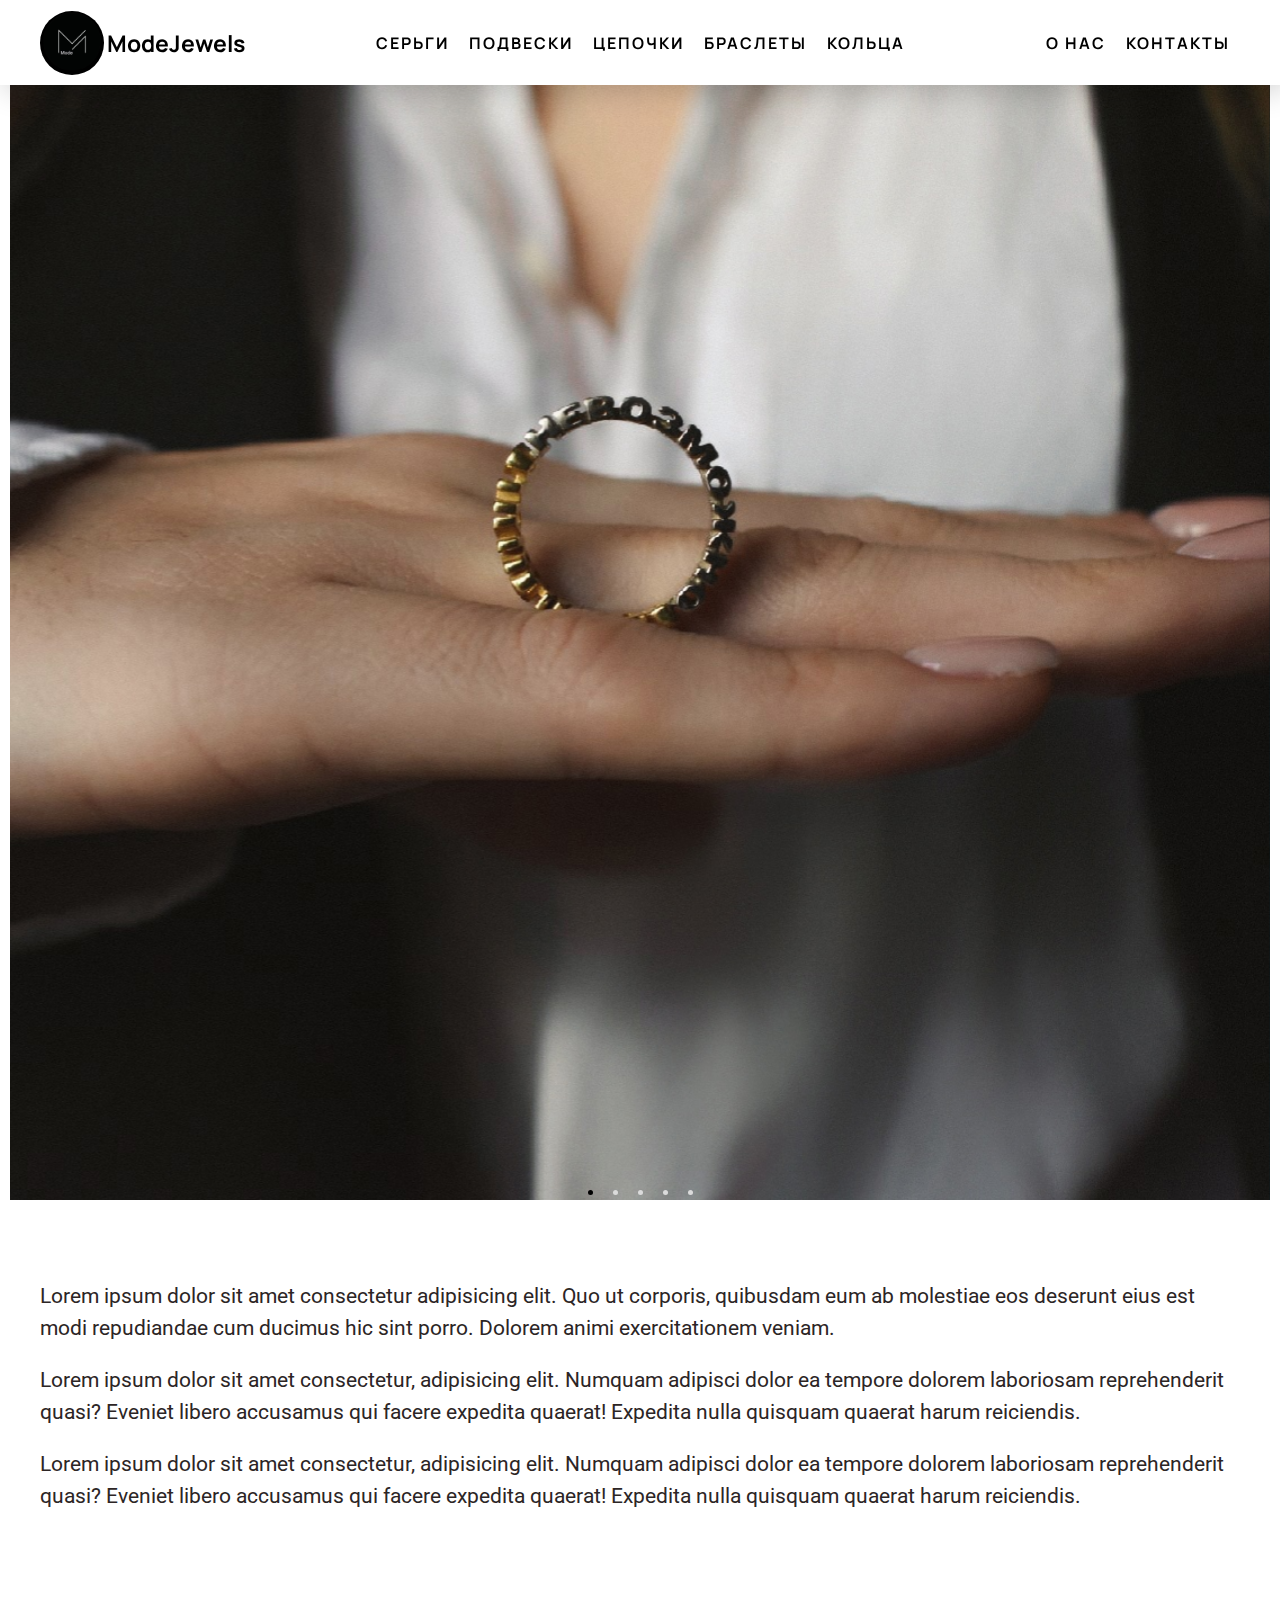
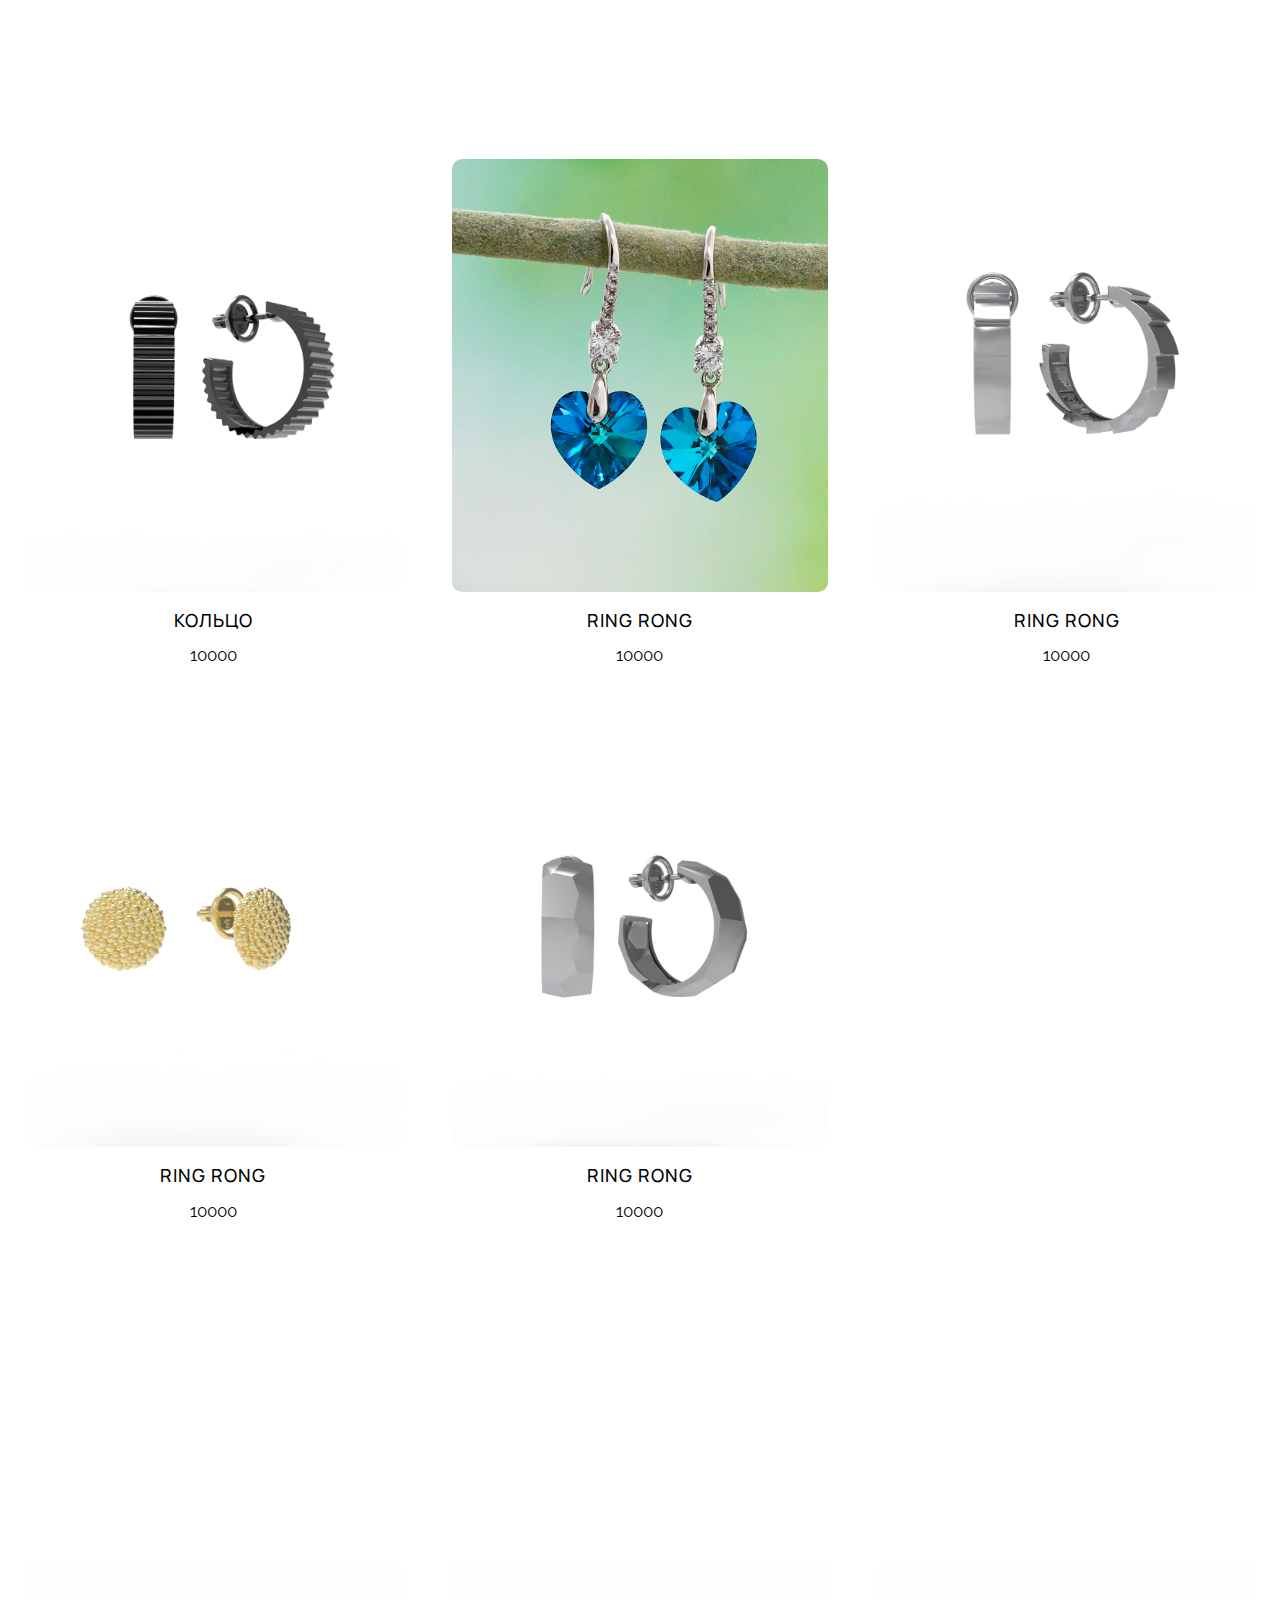
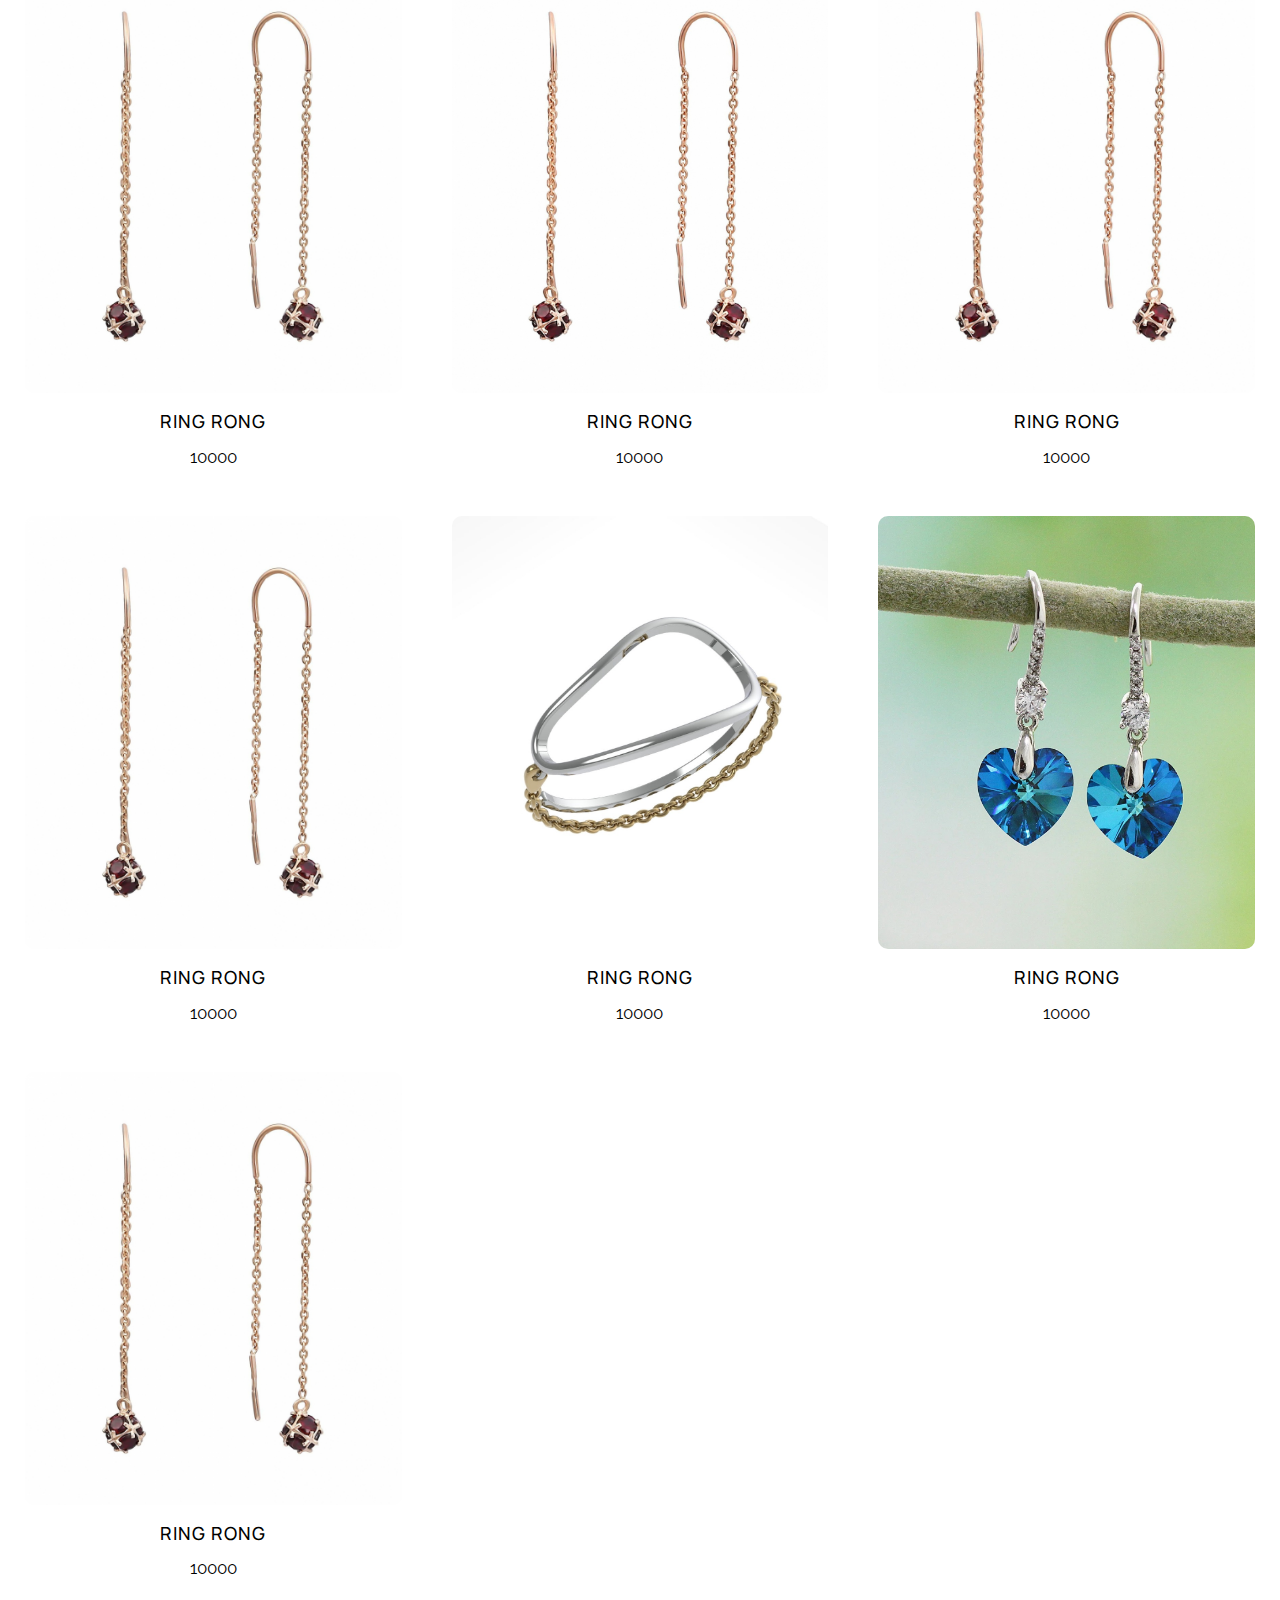
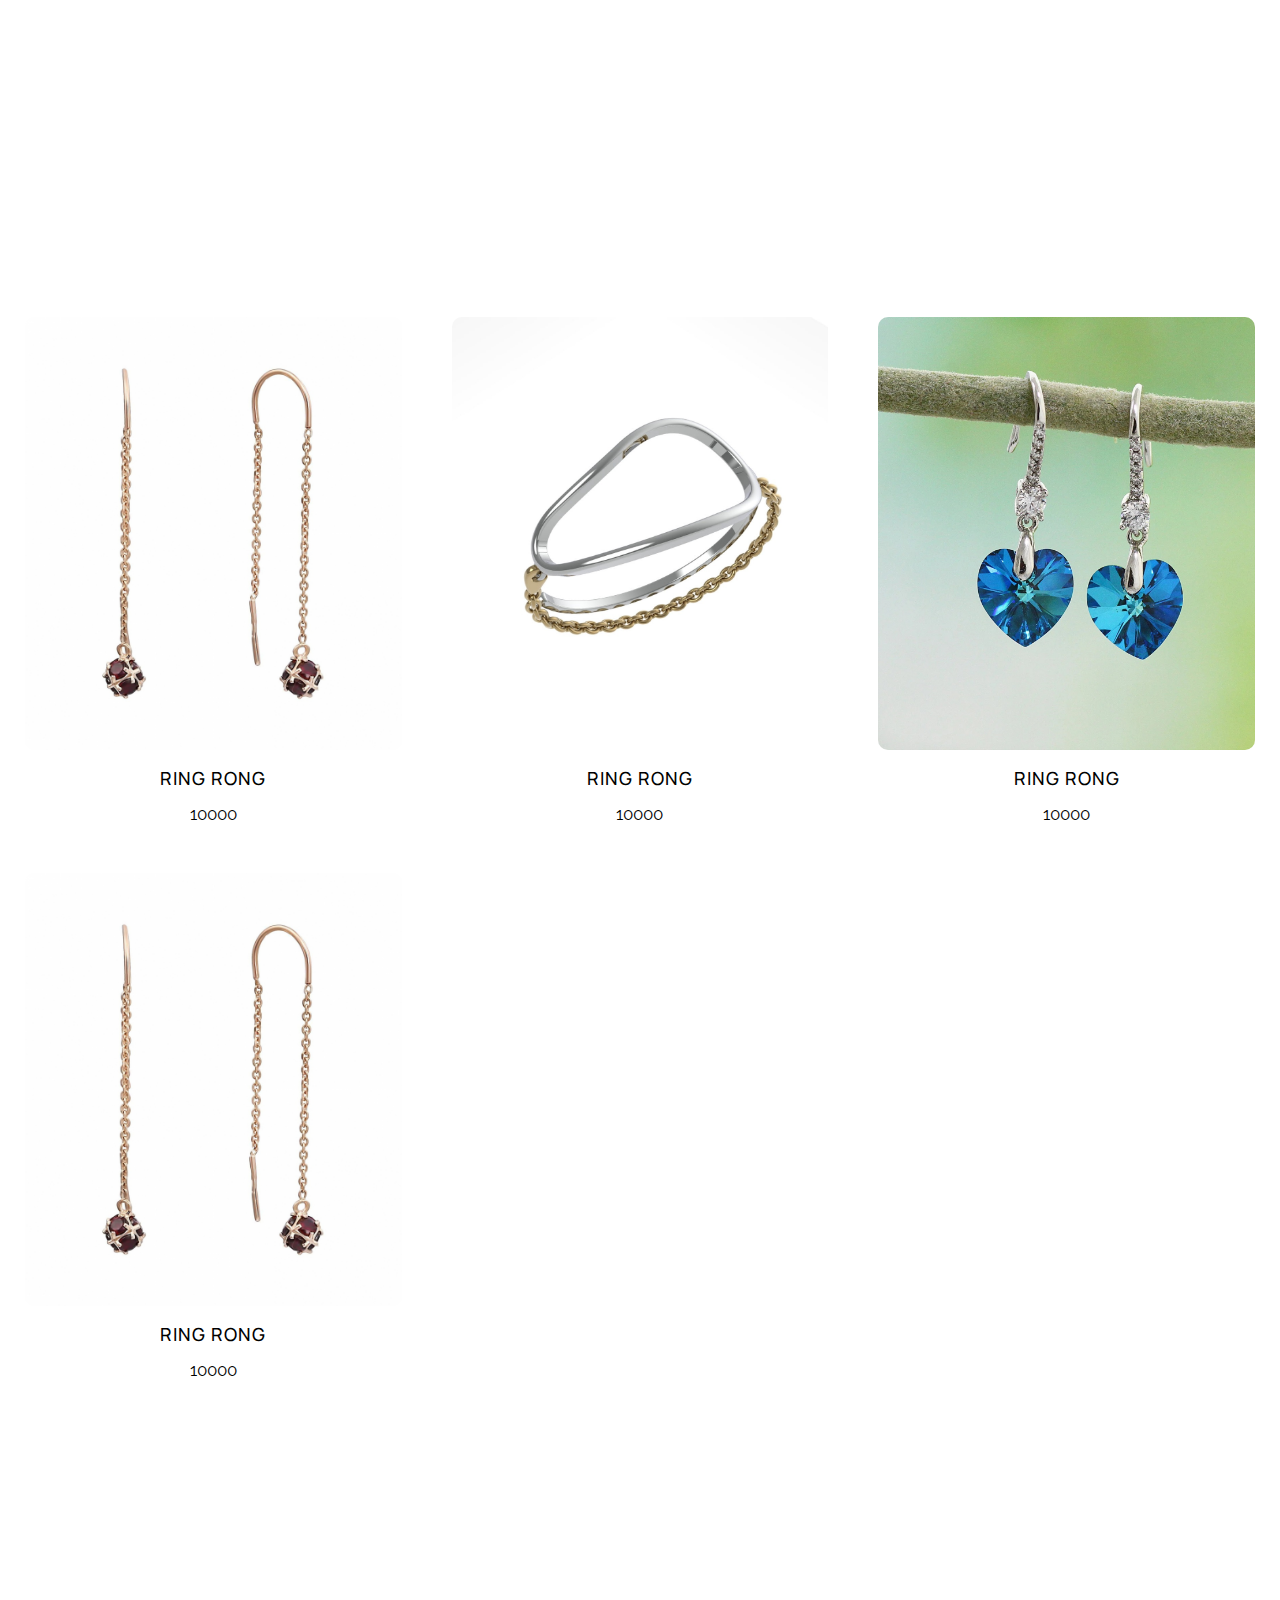
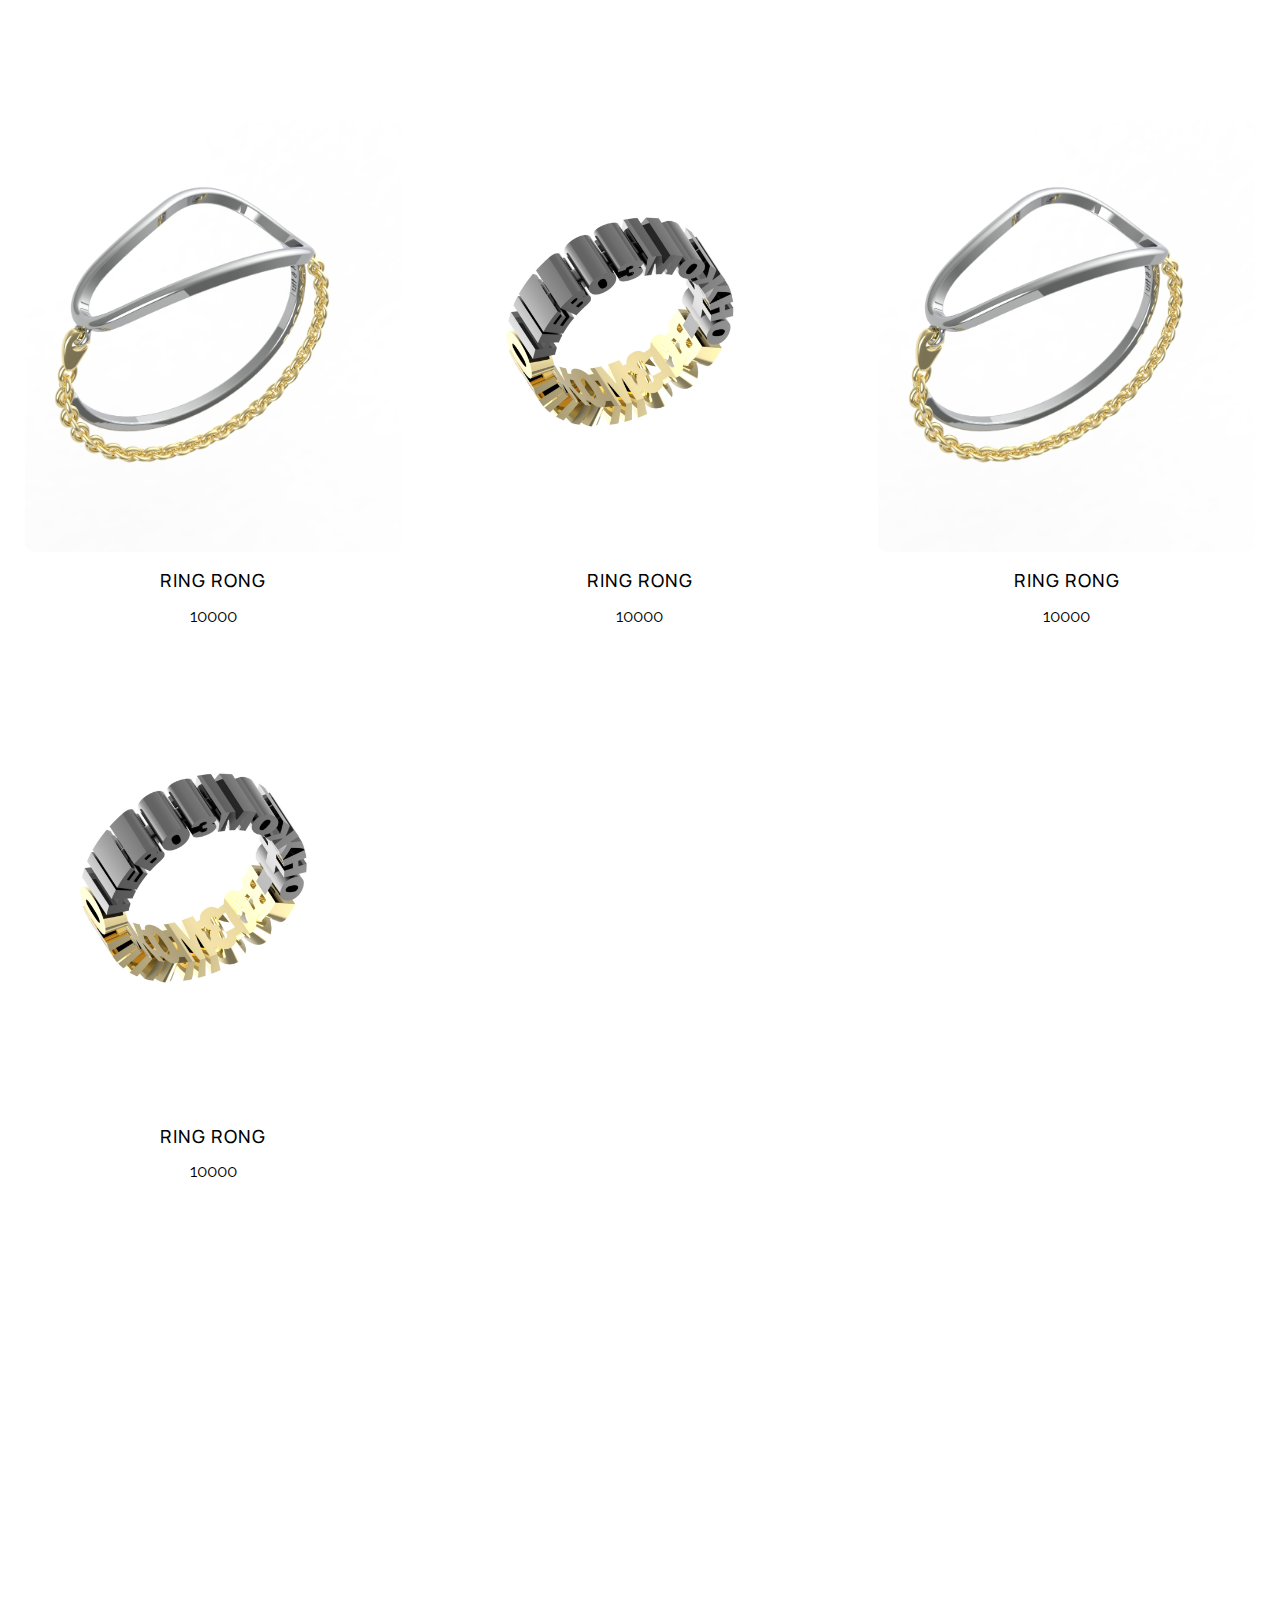
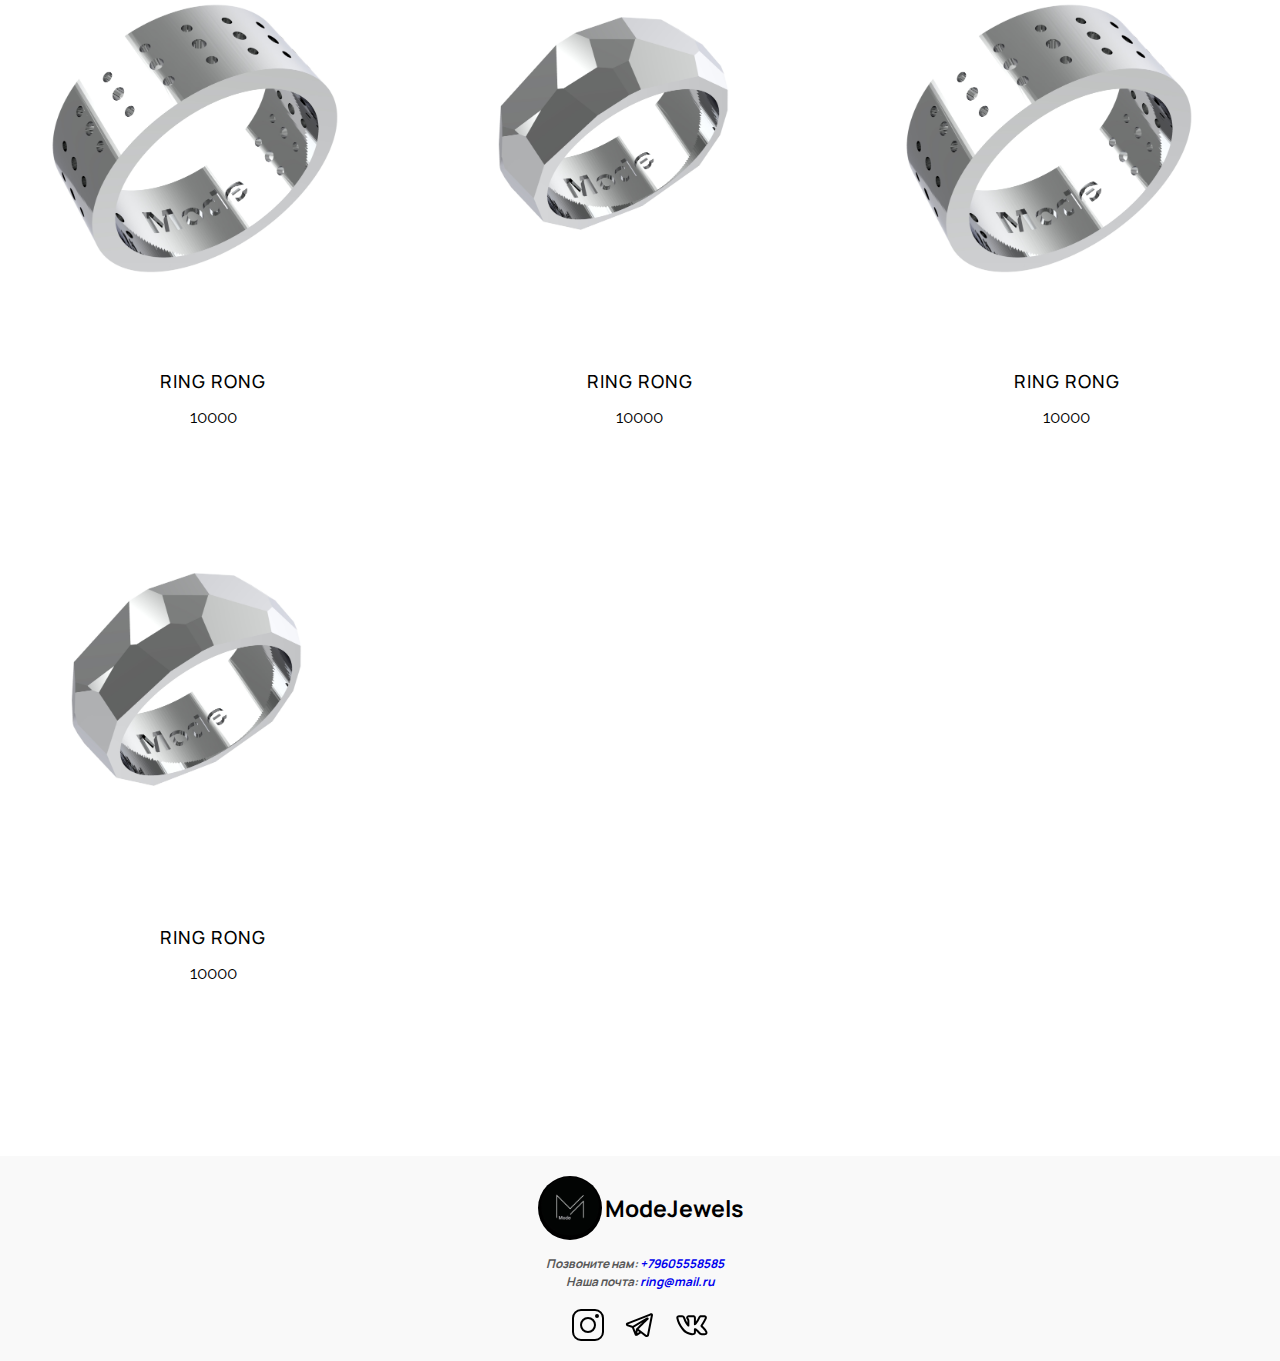
==== commit 588a1d50: "Update index.html" ====
--- a/index.html
+++ b/index.html
@@ -96,8 +96,8 @@
     <div class="container__header">
         <div class="description">
             <p>Lorem ipsum dolor sit amet consectetur adipisicing elit. Quo ut corporis, quibusdam eum ab molestiae eos deserunt eius est modi repudiandae cum ducimus hic sint porro. Dolorem animi exercitationem veniam.</p>
-            <p>одно из чудес русской кухни. Рецепт блинов прост, как и всё гениальное. При этом приготовление блинов — целая наука. А блины на масленицу - один из самых вкусных обычаев. Многих очень интересуют рецепты блинов на масленицу, тесто на блины. Поэтому поговорим о том, как приготовить блины и, прежде всего, тесто для блинов</p>
-            <p>готовление блинов — целая наука. А блины на масленицу - один из самых вкусных обычаев. Многих очень интересуют рецепты блинов на масленицу, тесто на блины. Поэтому поговорим о том, как приготовить блины и, прежде всего, тесто для блинов</p>
+            <p>Lorem ipsum dolor sit amet consectetur, adipisicing elit. Numquam adipisci dolor ea tempore dolorem laboriosam reprehenderit quasi? Eveniet libero accusamus qui facere expedita quaerat! Expedita nulla quisquam quaerat harum reiciendis.</p>
+            <p>Lorem ipsum dolor sit amet consectetur, adipisicing elit. Numquam adipisci dolor ea tempore dolorem laboriosam reprehenderit quasi? Eveniet libero accusamus qui facere expedita quaerat! Expedita nulla quisquam quaerat harum reiciendis.</p>
         </div>
     </div>    
     <div class="products">
@@ -366,4 +366,4 @@
 <script src="assets/js/aos.js"></script>
 <script src="assets/js/app.js?v=1.0.0"></script>
 </body>
-</html>+</html>
--- a/assets/css/style.css
+++ b/assets/css/style.css
@@ -218,6 +218,7 @@
 .nav__link.active {
     text-decoration: underline;
 }
+
 
 
 /* Burger */
@@ -781,6 +782,7 @@
         display: flex;
         justify-content: space-between;
         align-items: center;
+        padding-bottom: 10px
     }
 
 
@@ -800,8 +802,7 @@
 
     .logo__phone {
         display: block;
-        padding-right: 20px;     
-        padding-top: 2.5px;   
+        padding: 2.5px 20px 0 0;  
         text-decoration: none;
         color: #000;
         
@@ -891,7 +892,7 @@
 
     .nav__phone {
         display: flex;
-        width: 90%;
+        width: 85%;
     }
 
     
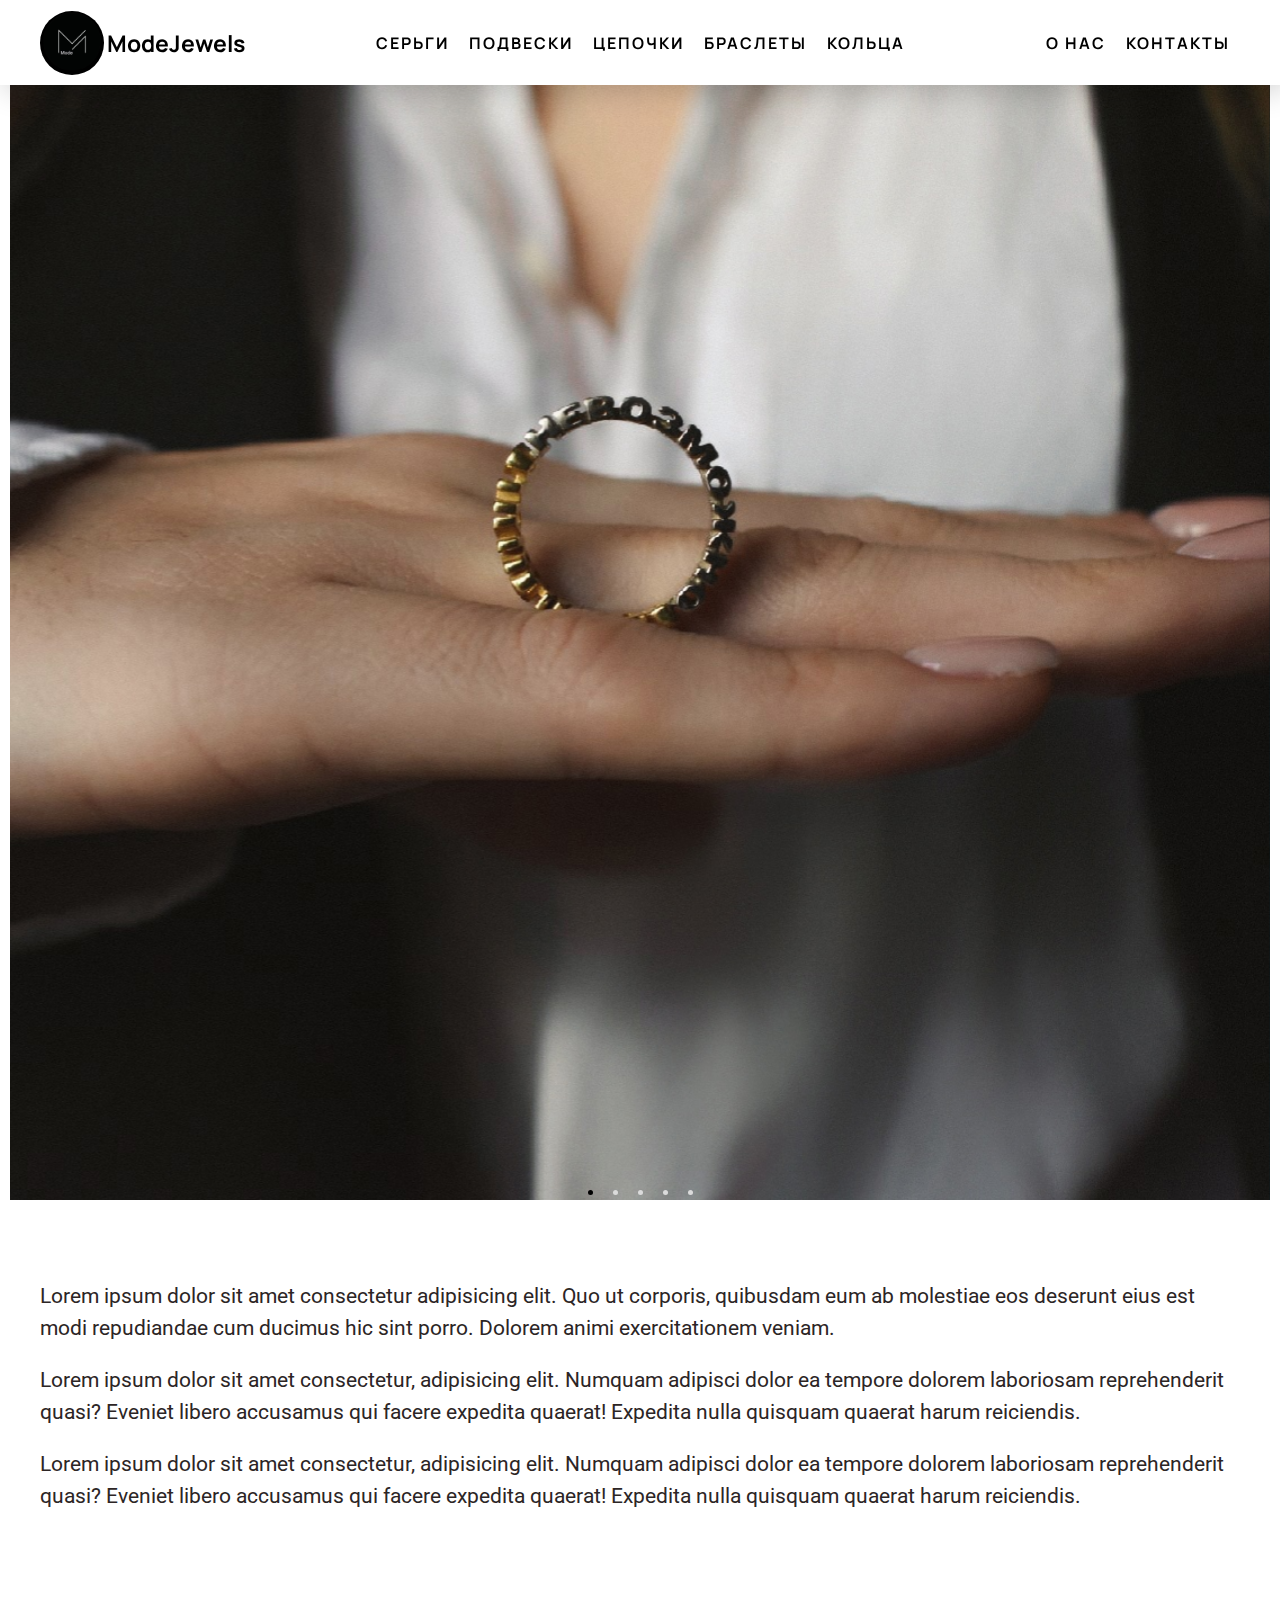
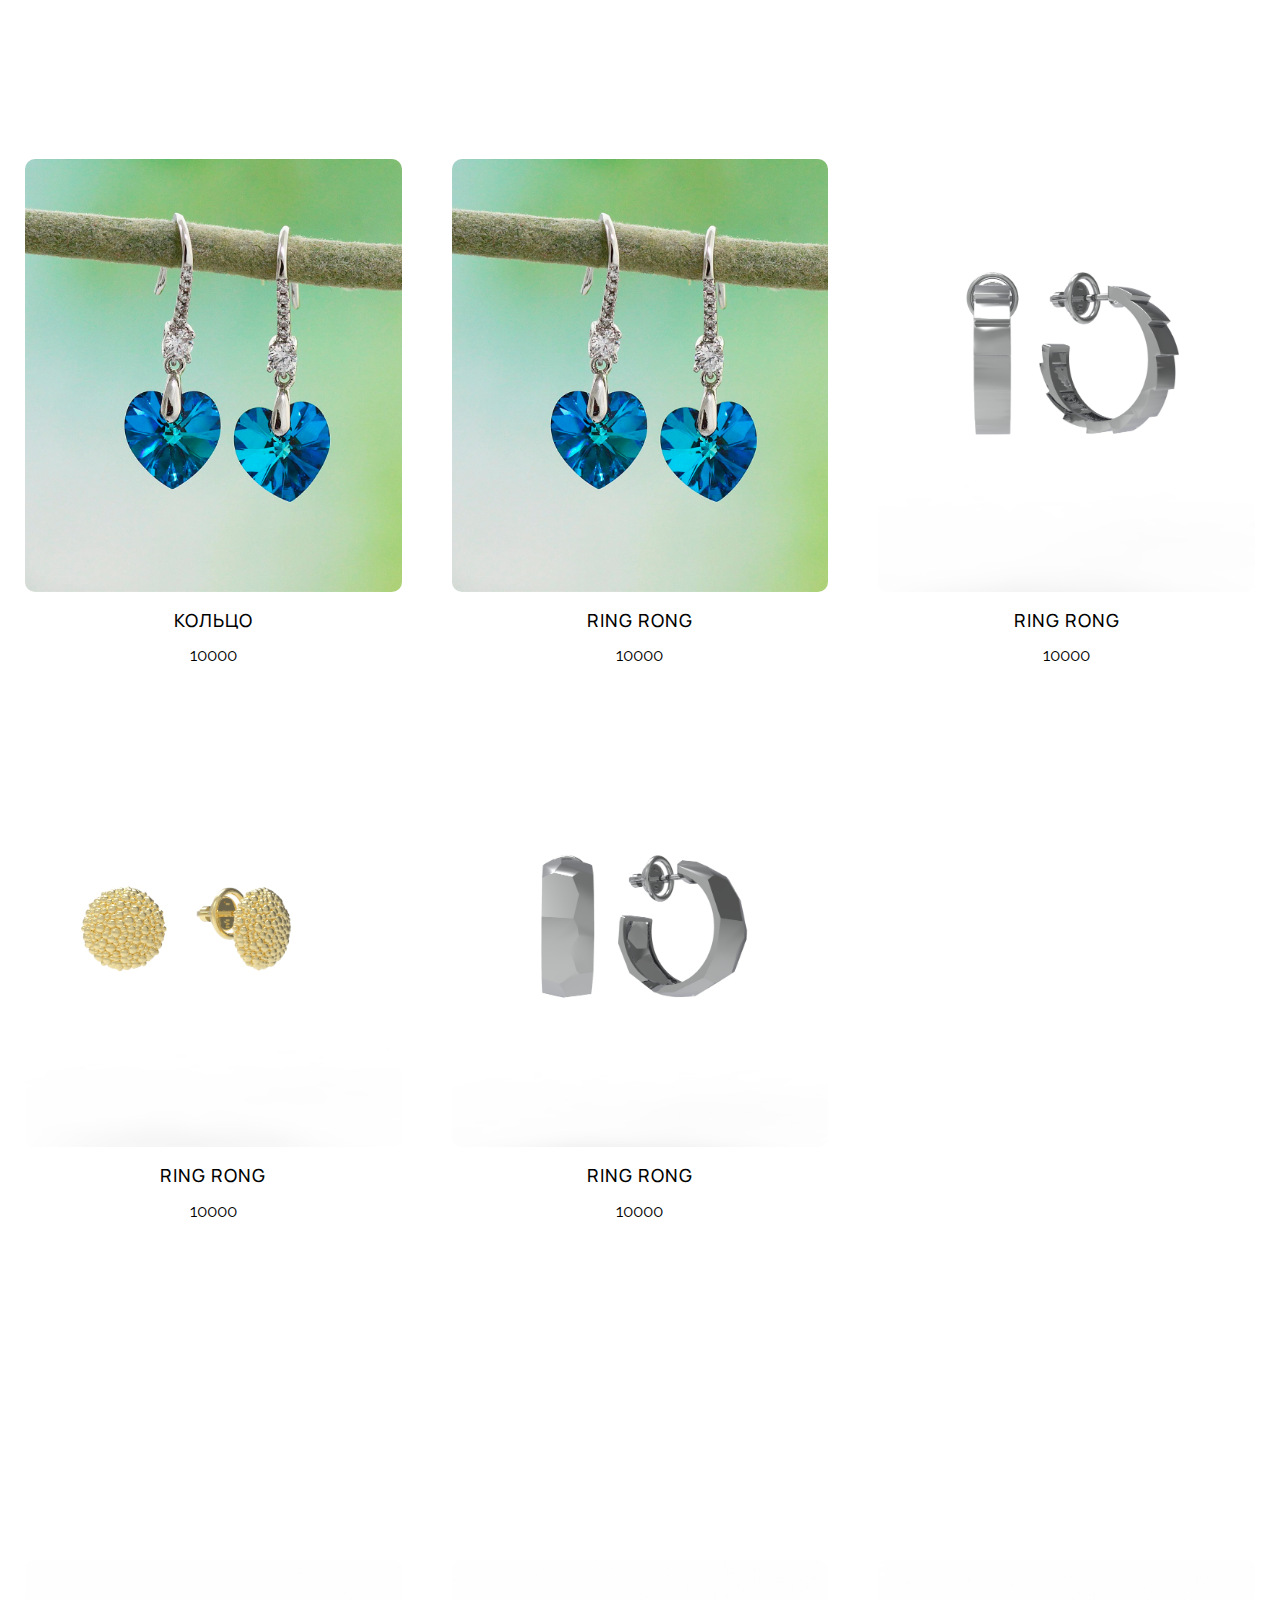
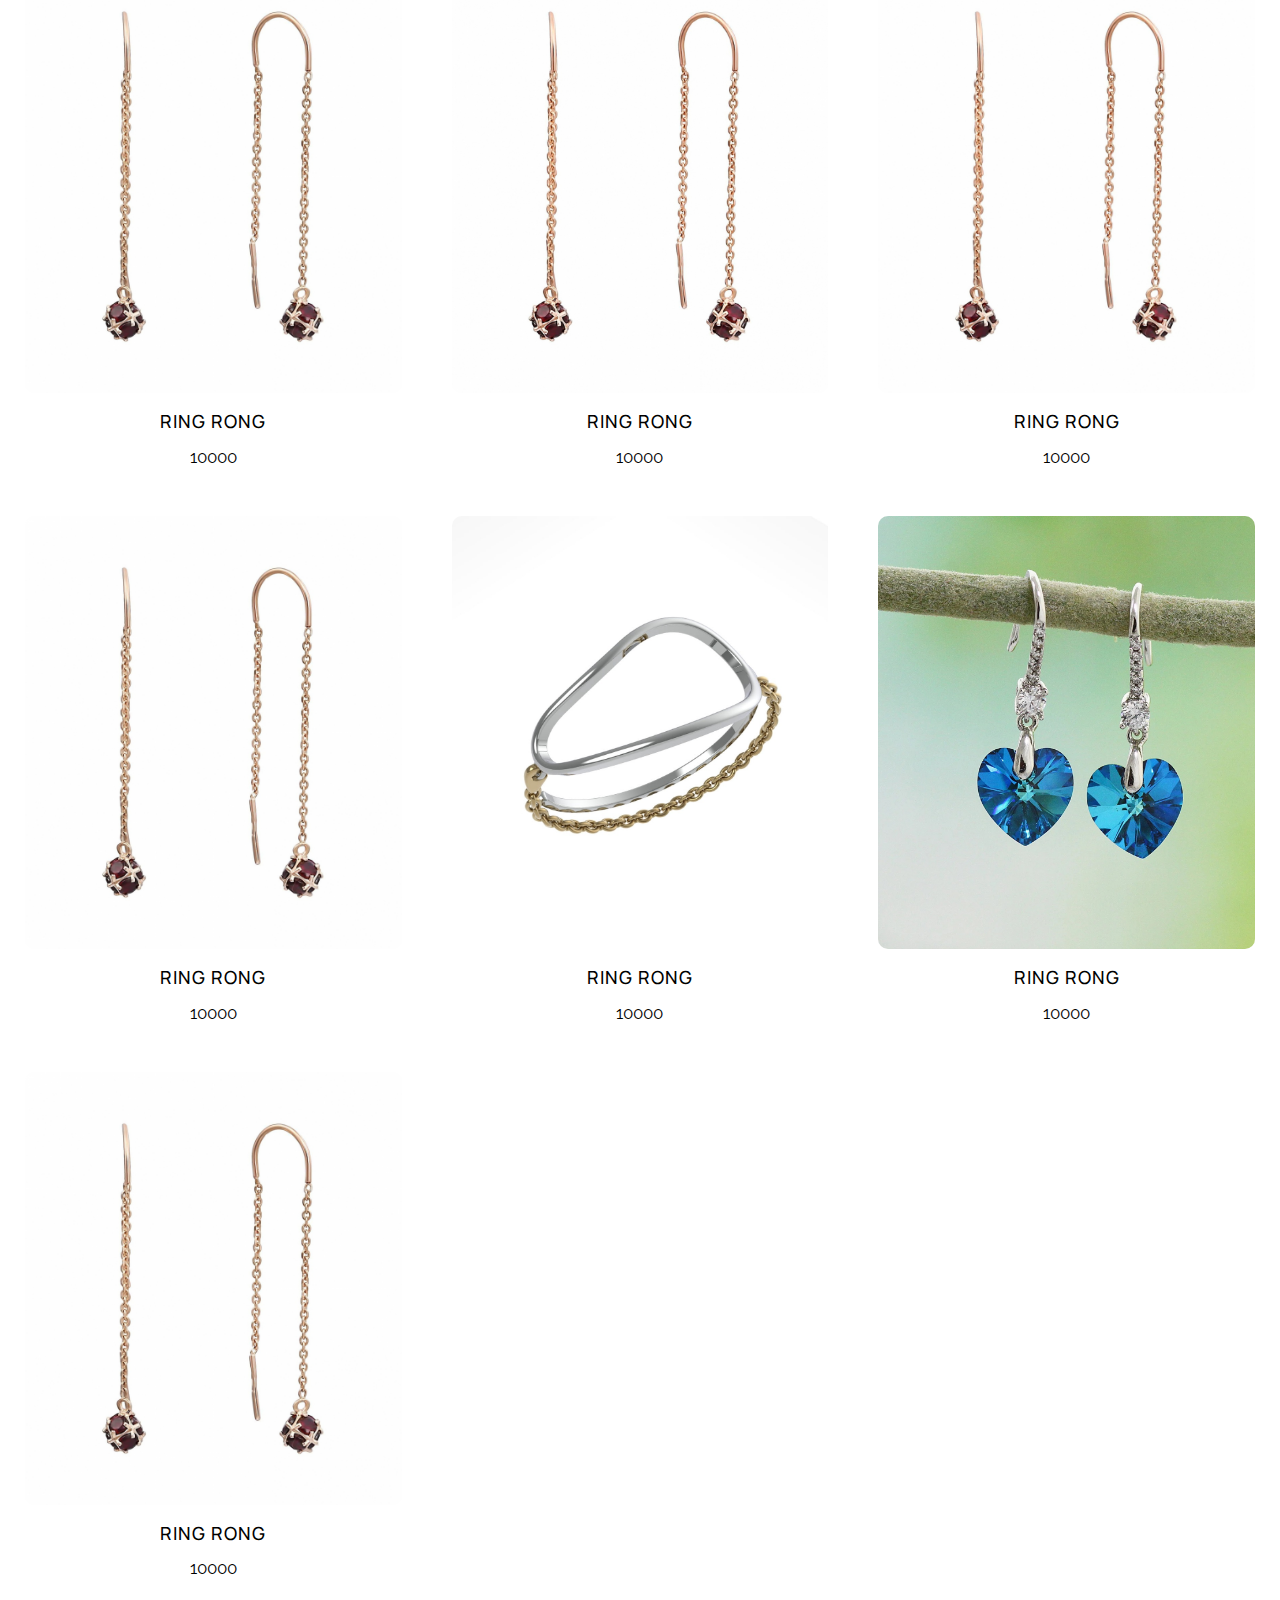
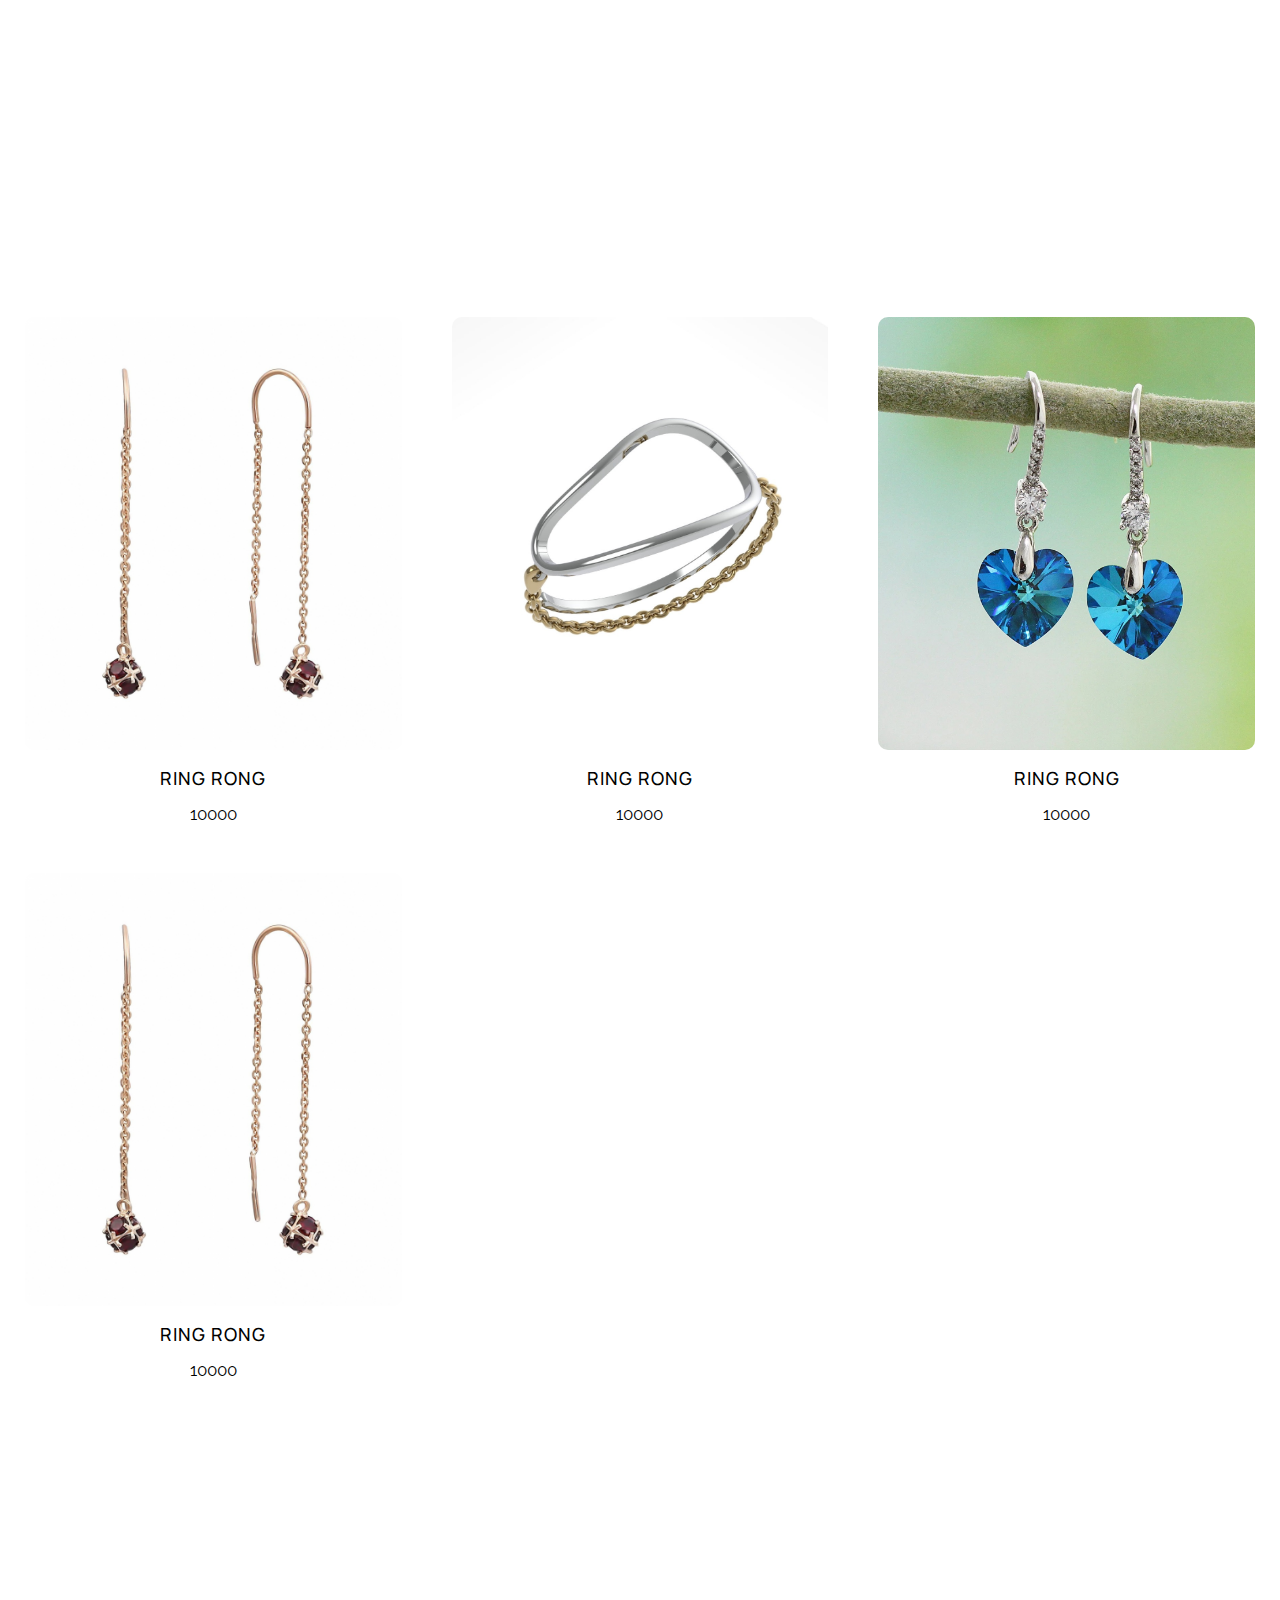
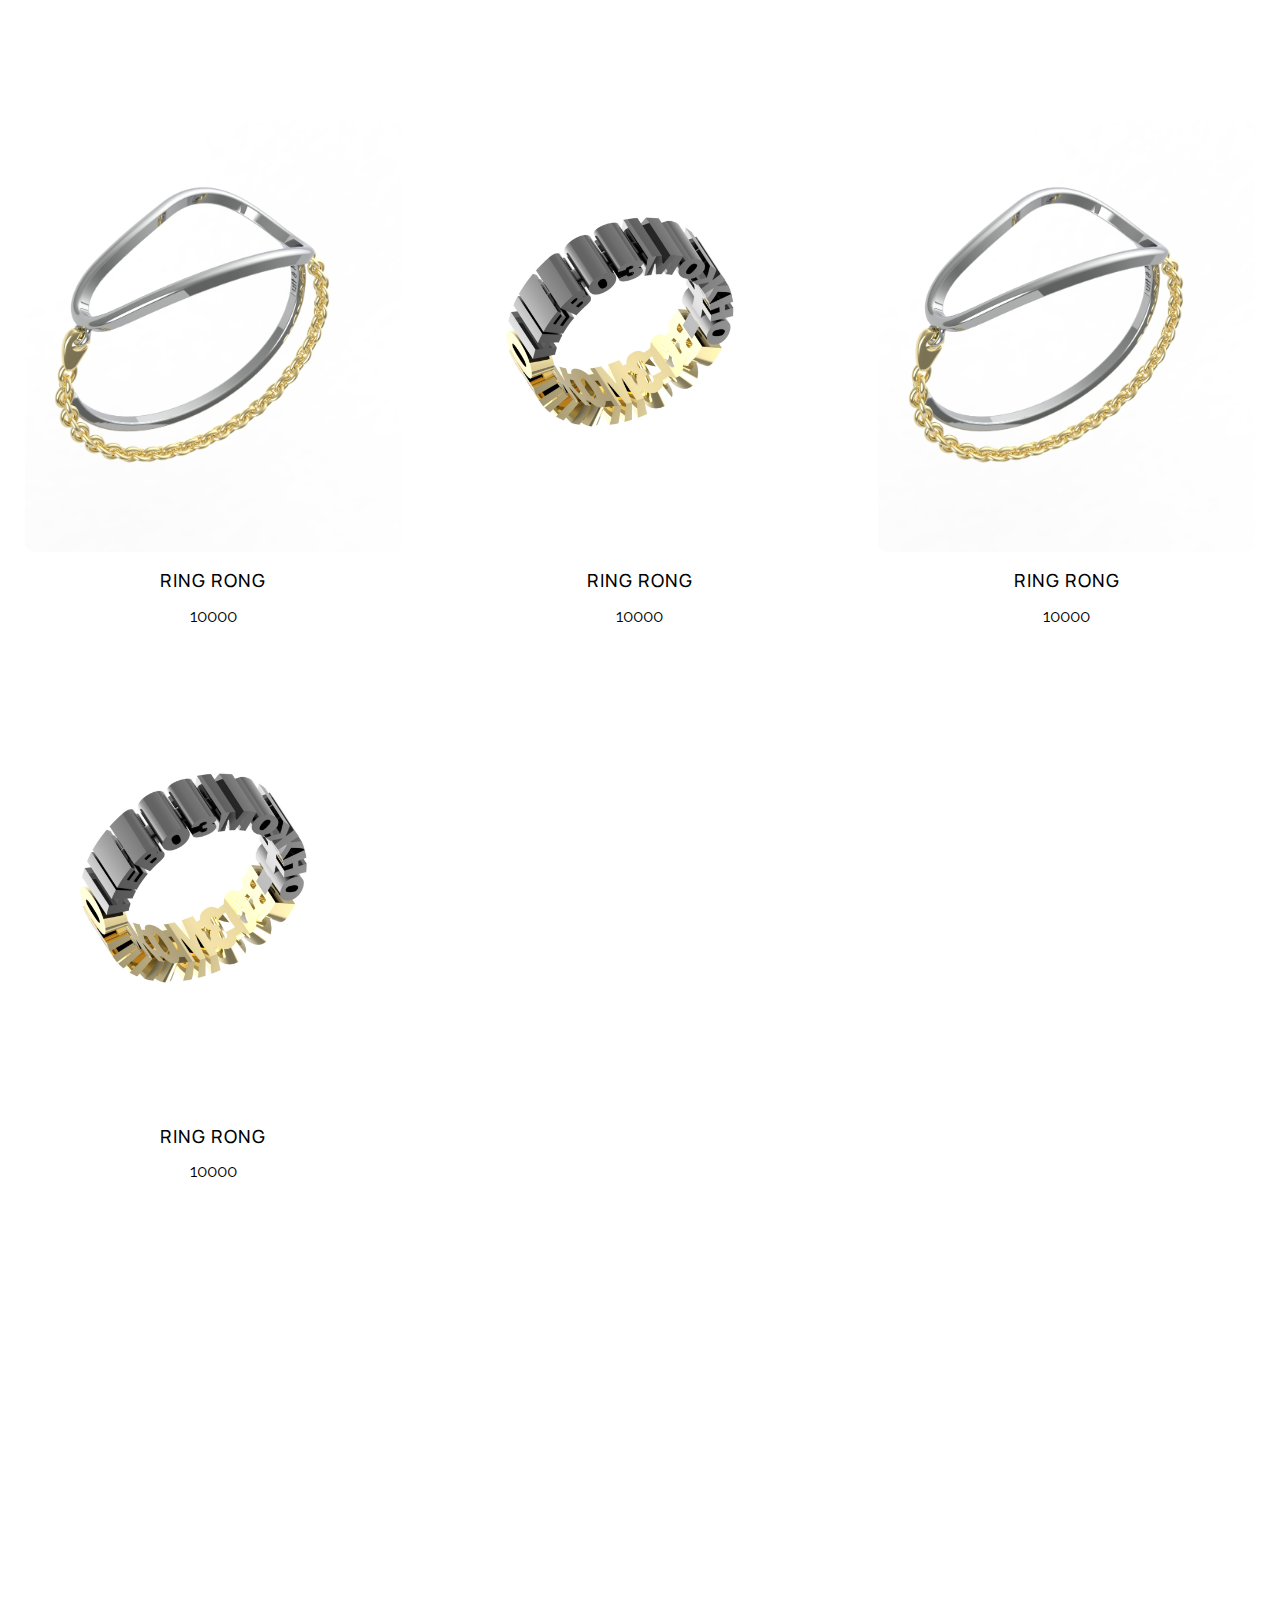
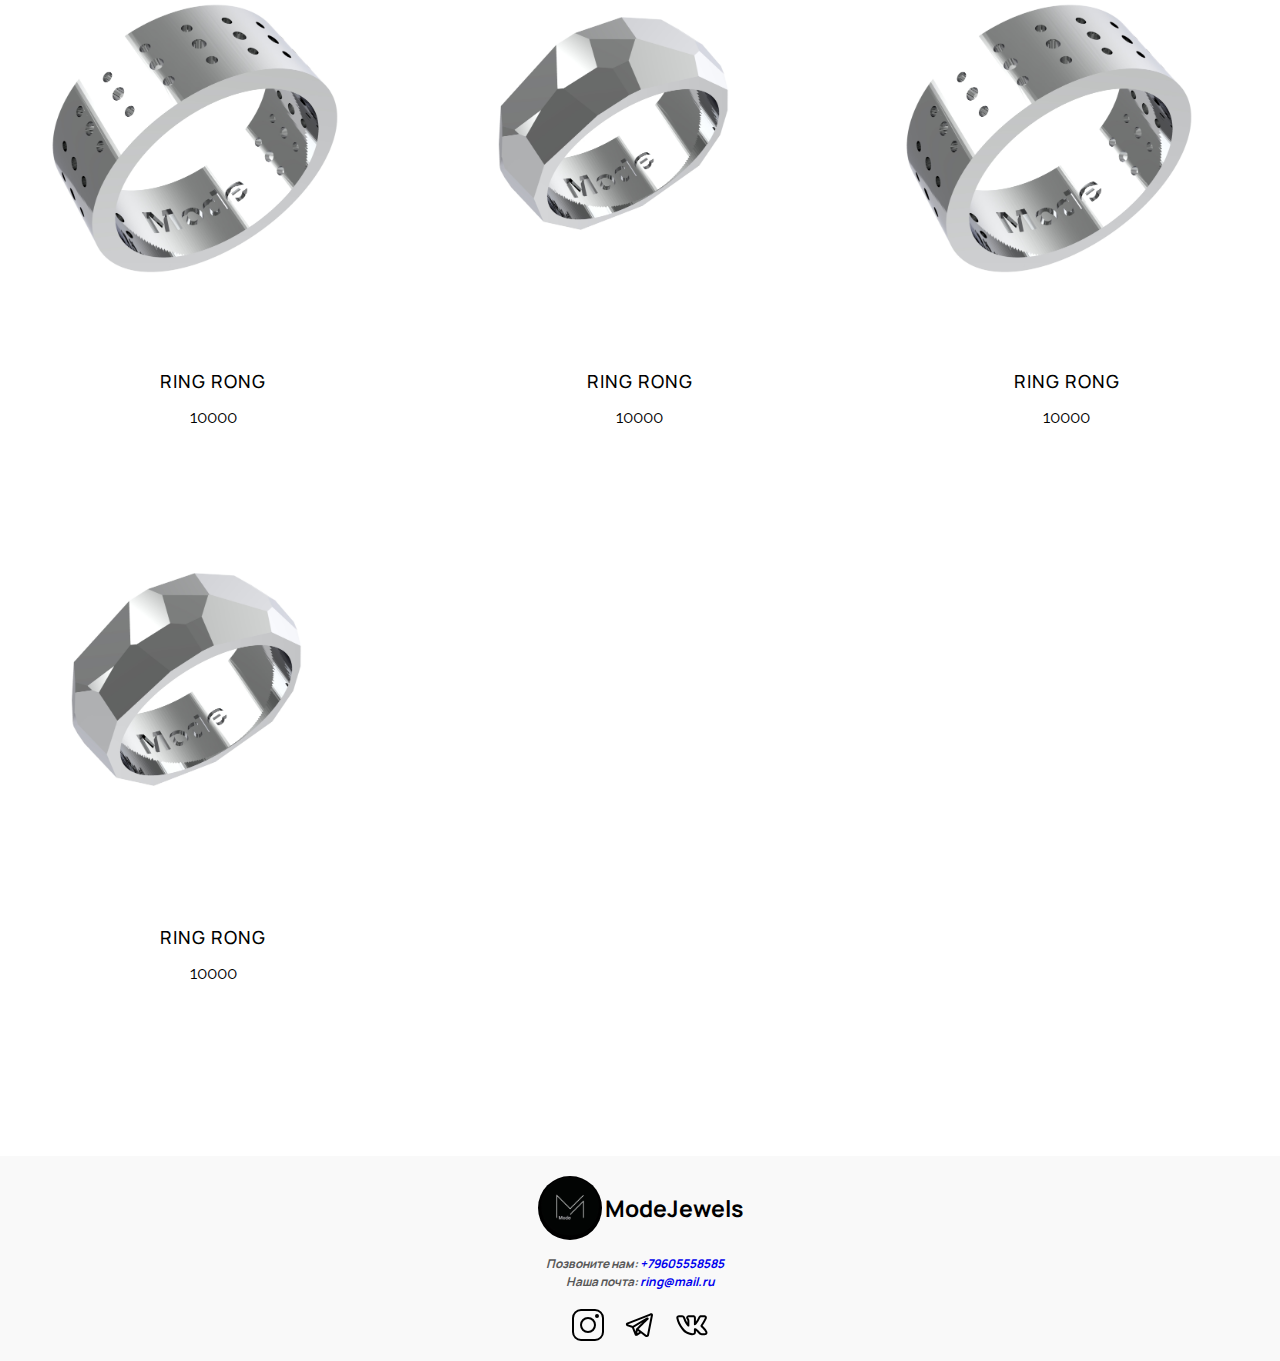
==== commit cc097fe6: "Update index.html" ====
--- a/index.html
+++ b/index.html
@@ -108,7 +108,7 @@
                 <div class="assortment">
                     <div class="assortment__item">
                         <div class="assortment__photo">
-                            <img class="img" src="assets/images/серьги1.jpg" alt="">
+                            <img class="img" src="assets/images/test3pop.jpg" alt="">
                         </div>
                         <div class="assortment__title">кольцо</div>
                         <div class="assortment__price">10000</div>
@@ -334,7 +334,7 @@
                 <a class="social__link" href="#">
                     <img class="social__link-img" width="32px" src="assets/images/telegram.svg" alt="">
                 </a>
-                <a class="social__link" href="https://vk.com/id363376145">
+                <a class="social__link" href="#">
                     <img class="social__link-img img" width="32px" src="assets/images/vk.svg" alt="">
                 </a>
             </div>
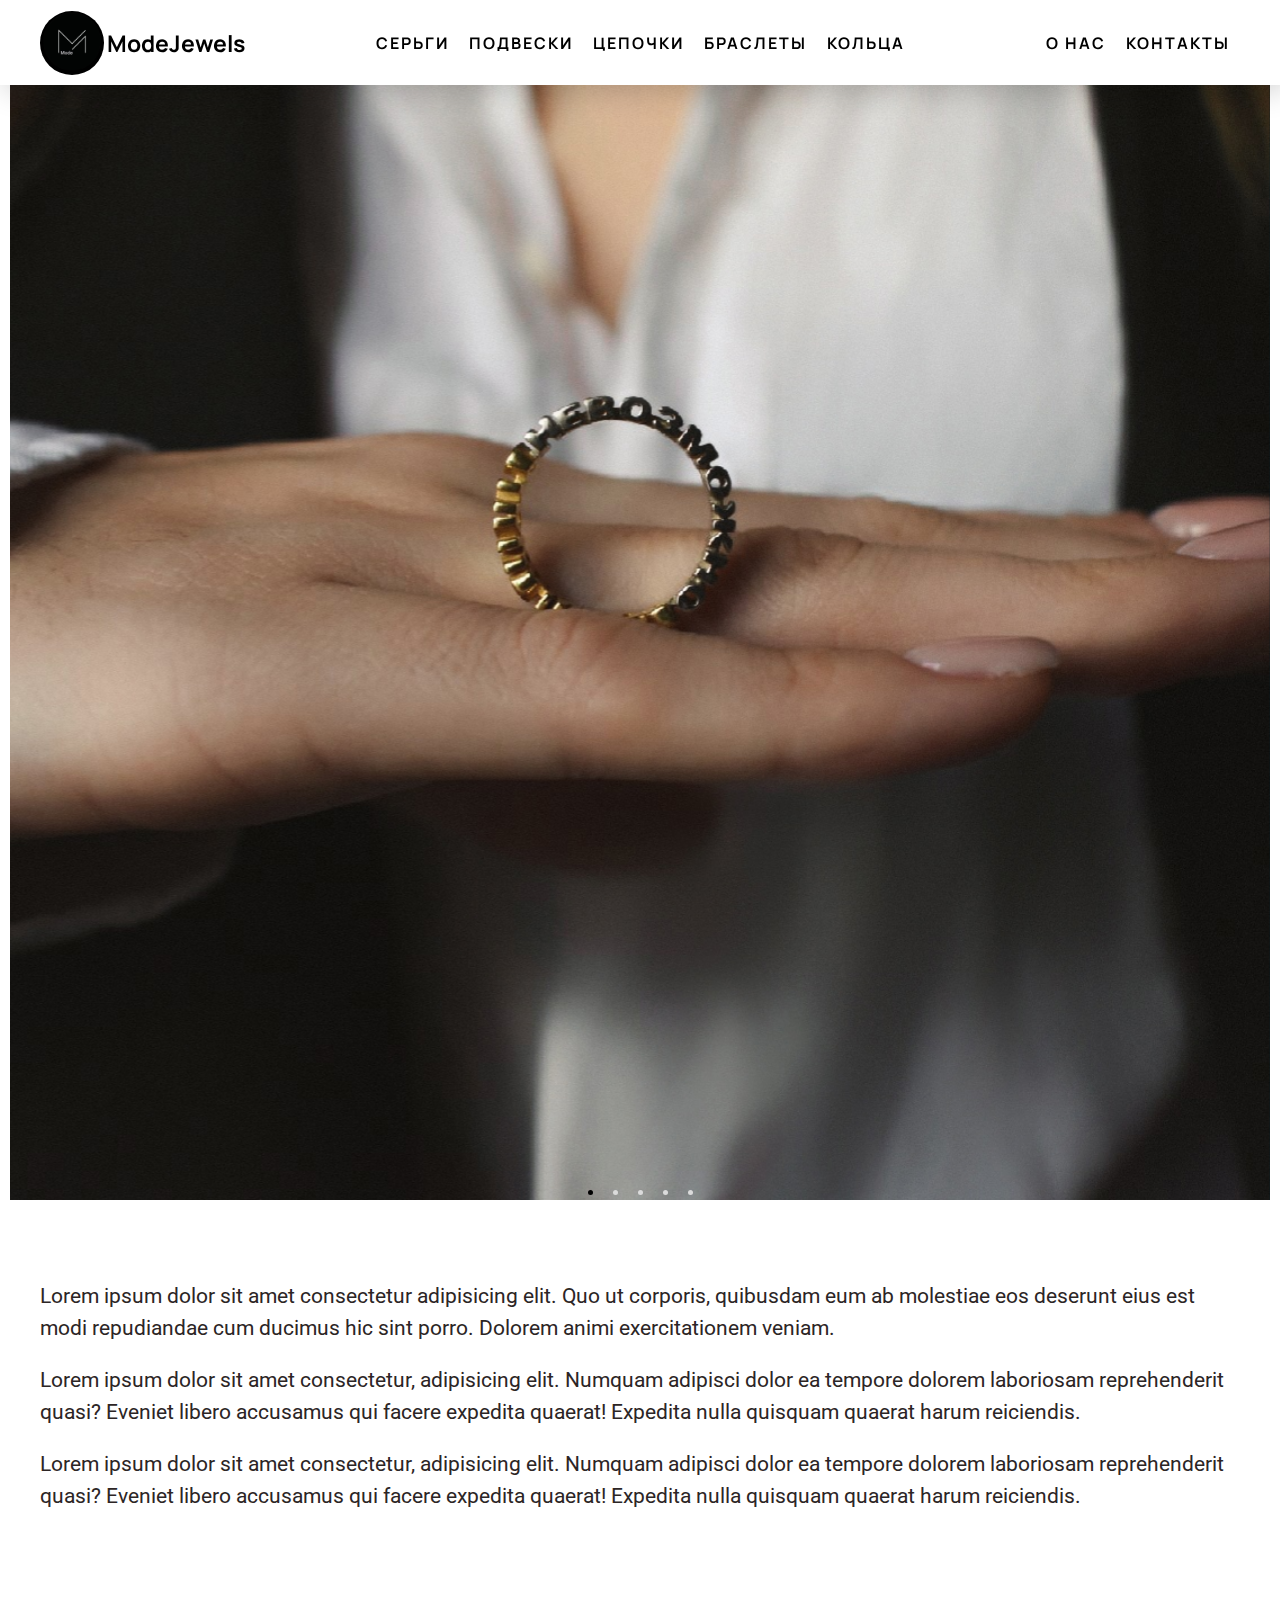
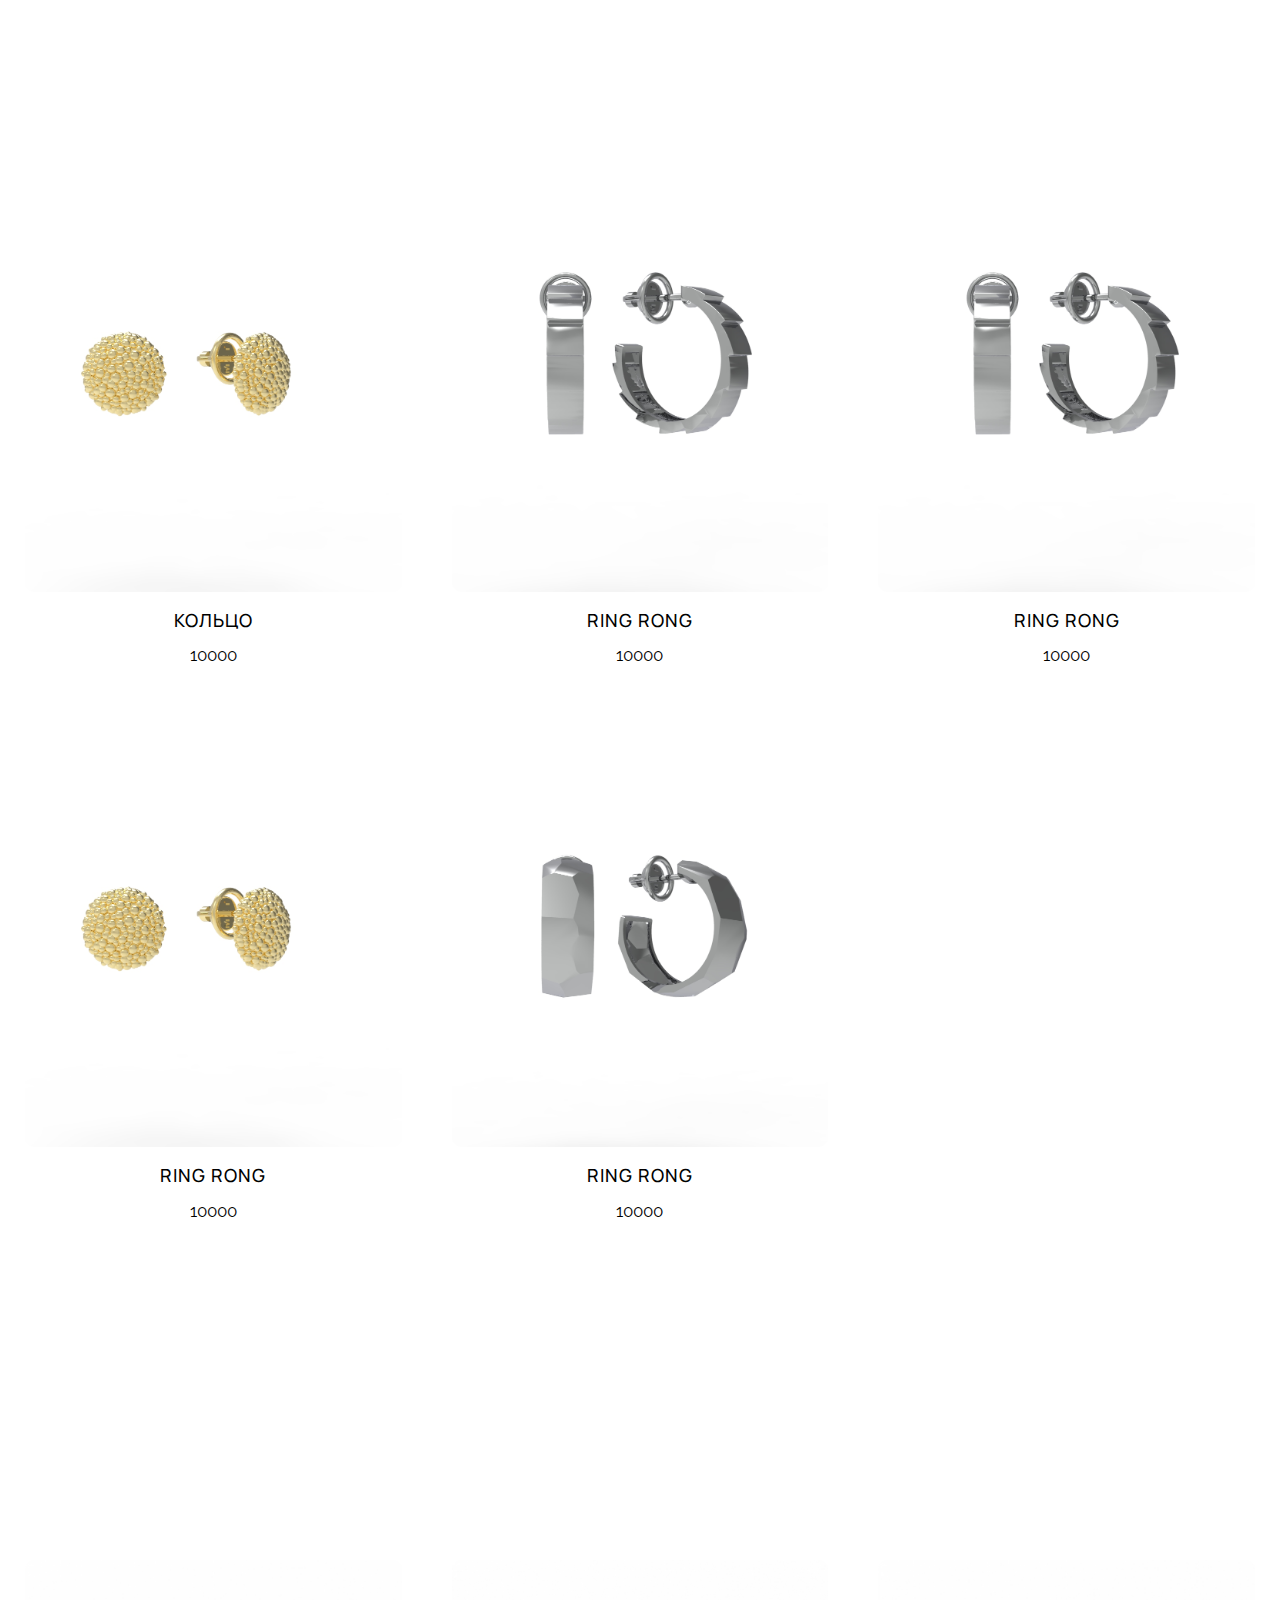
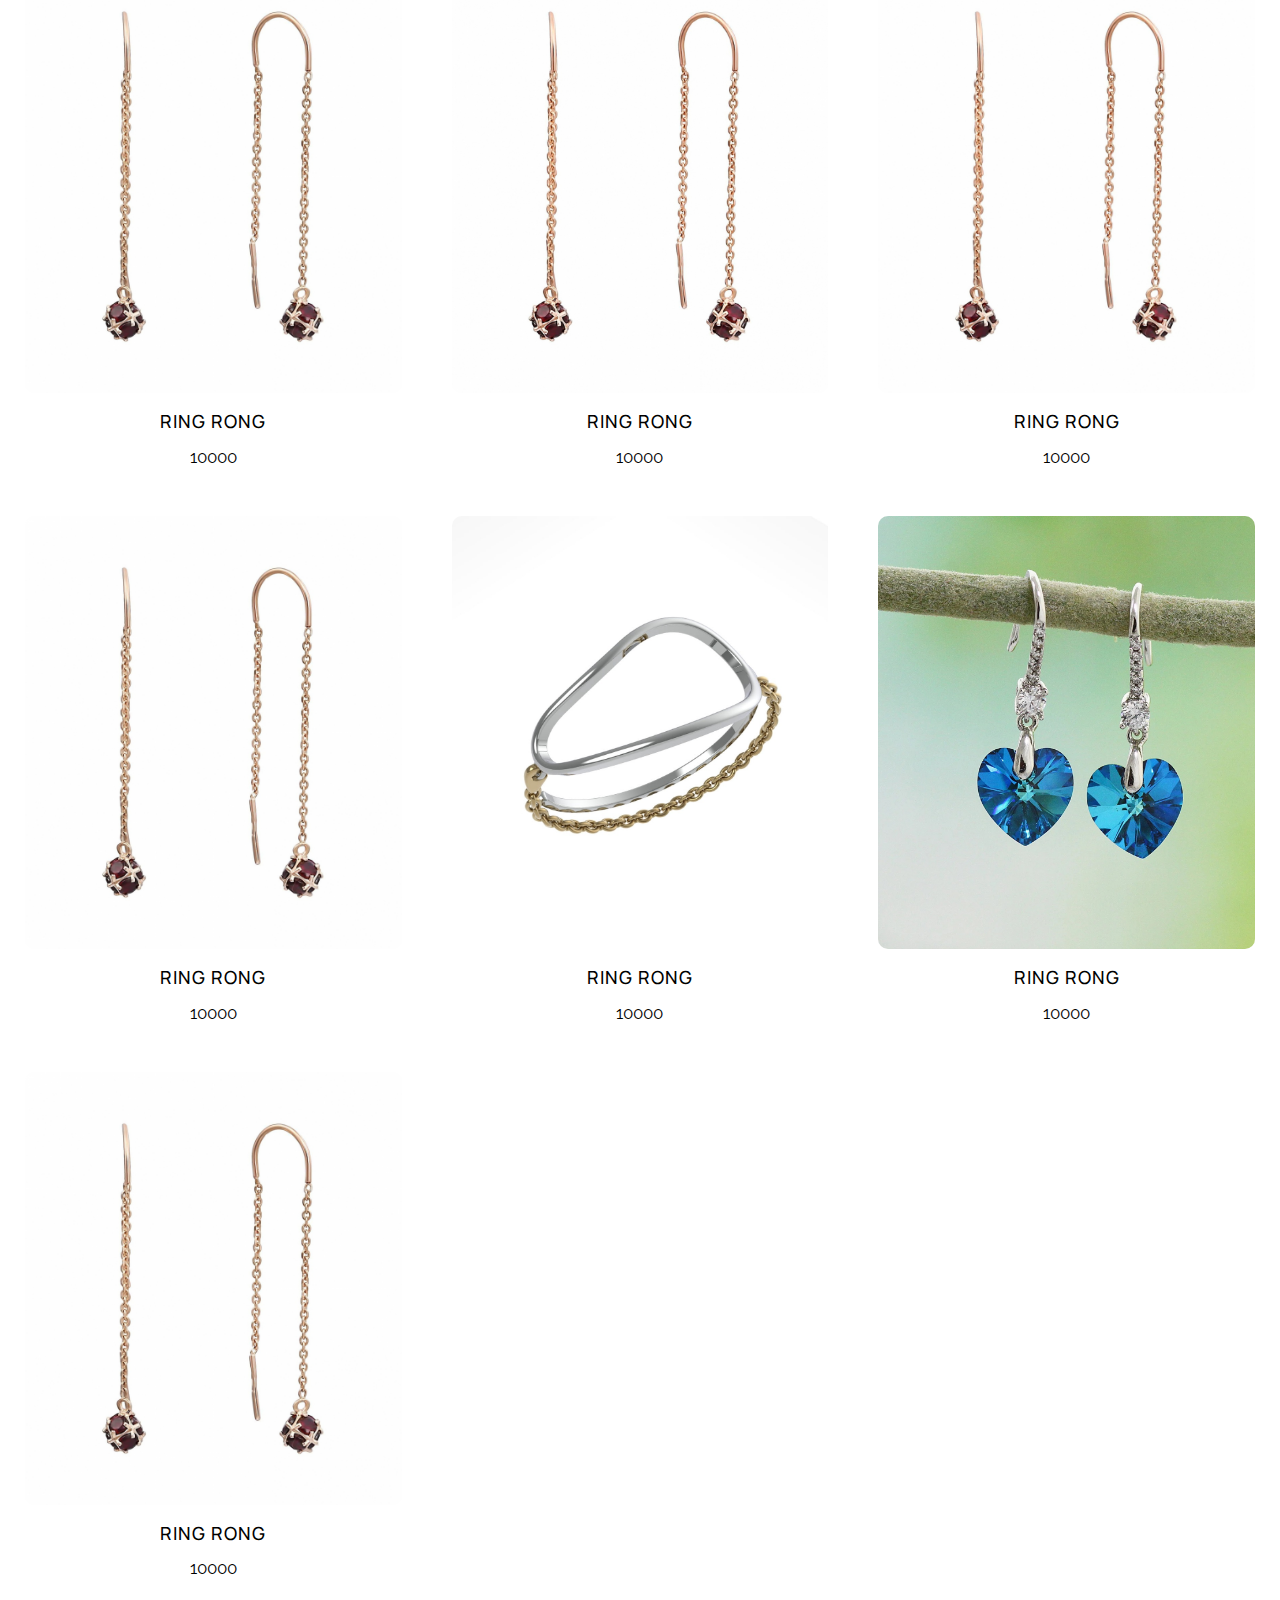
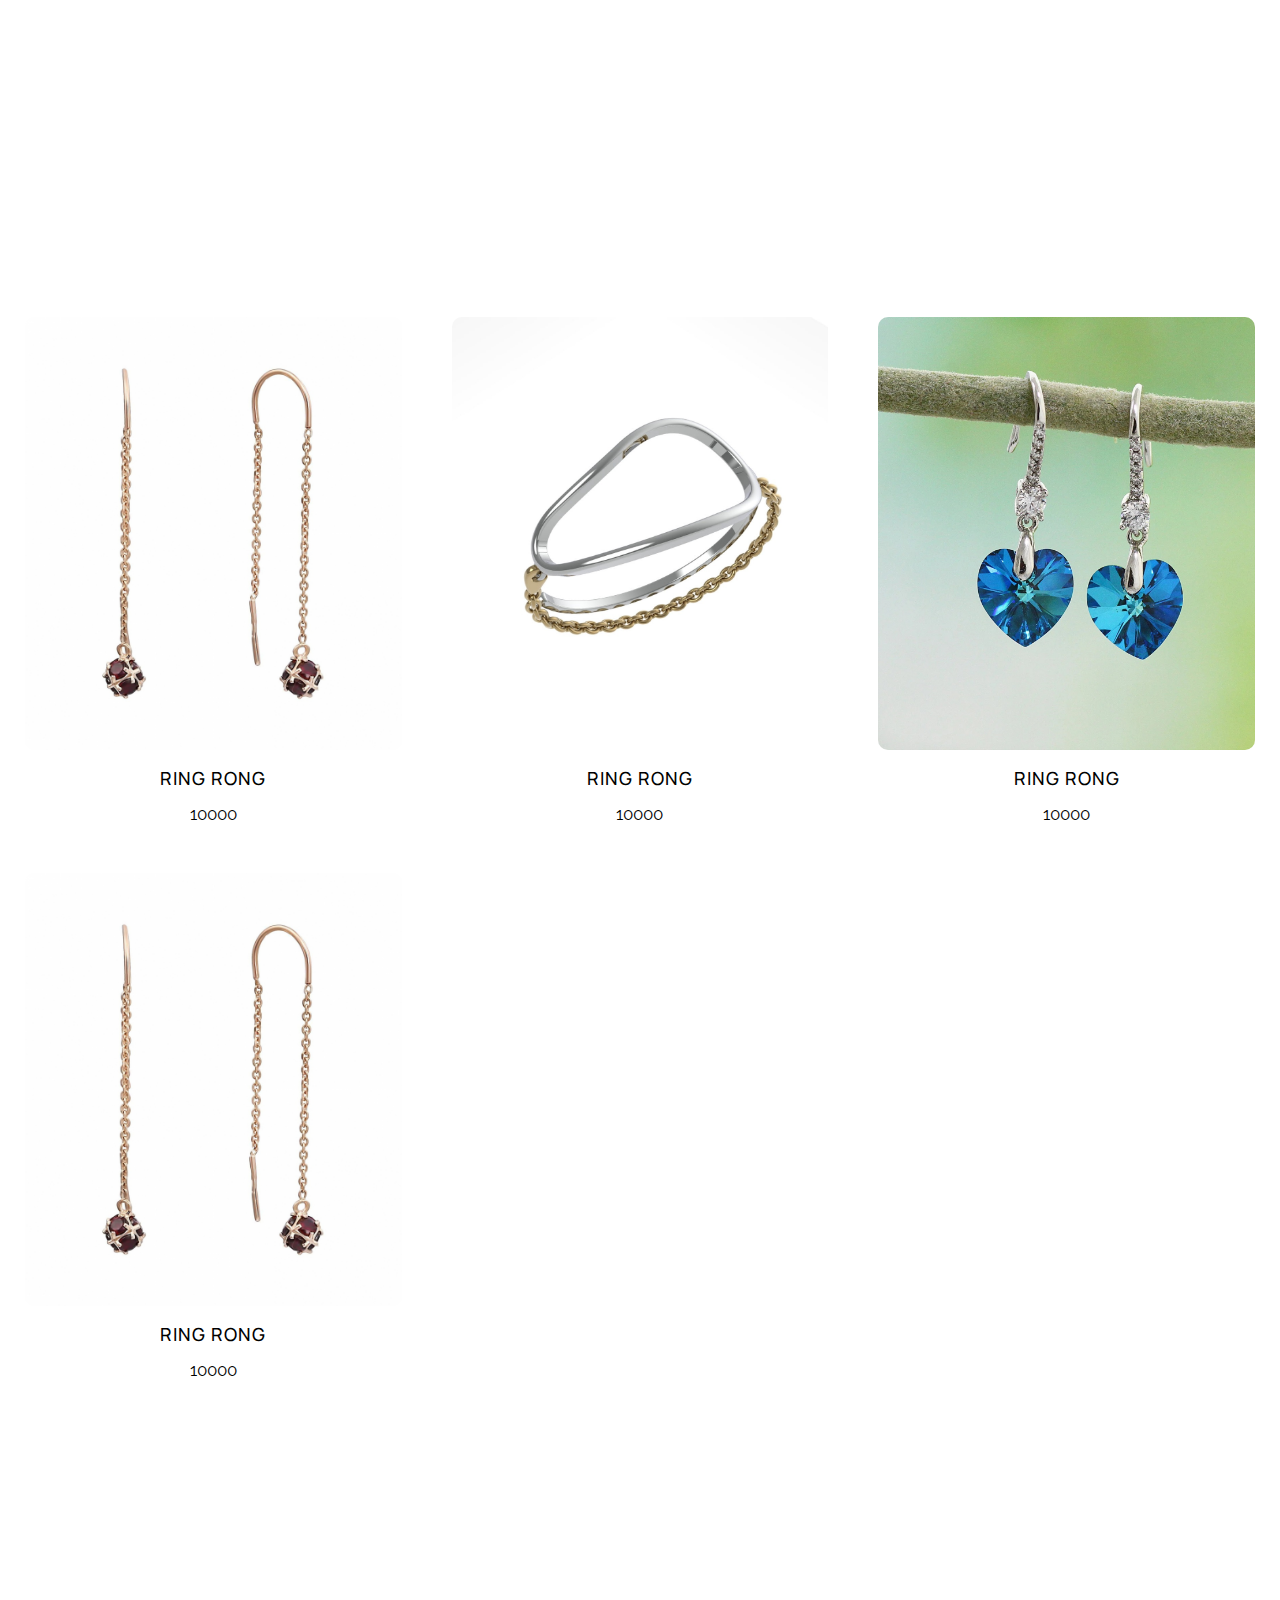
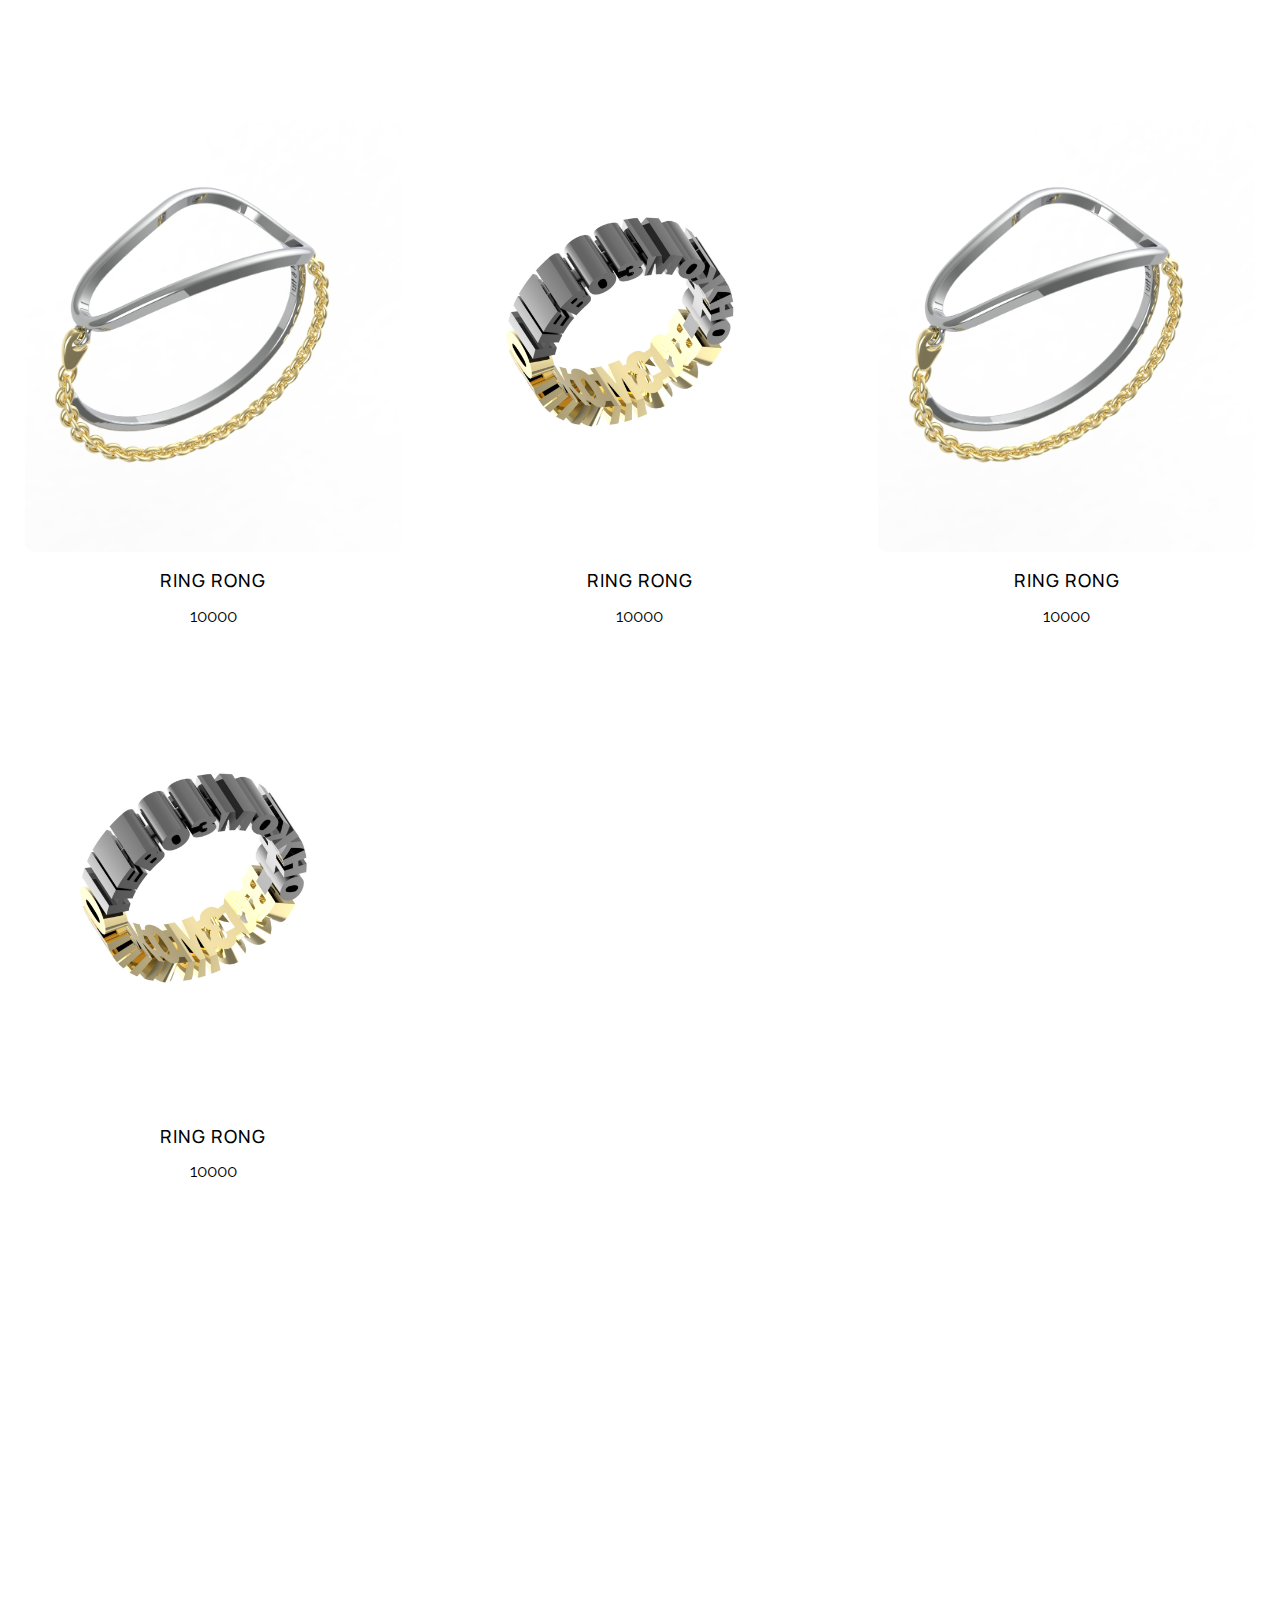
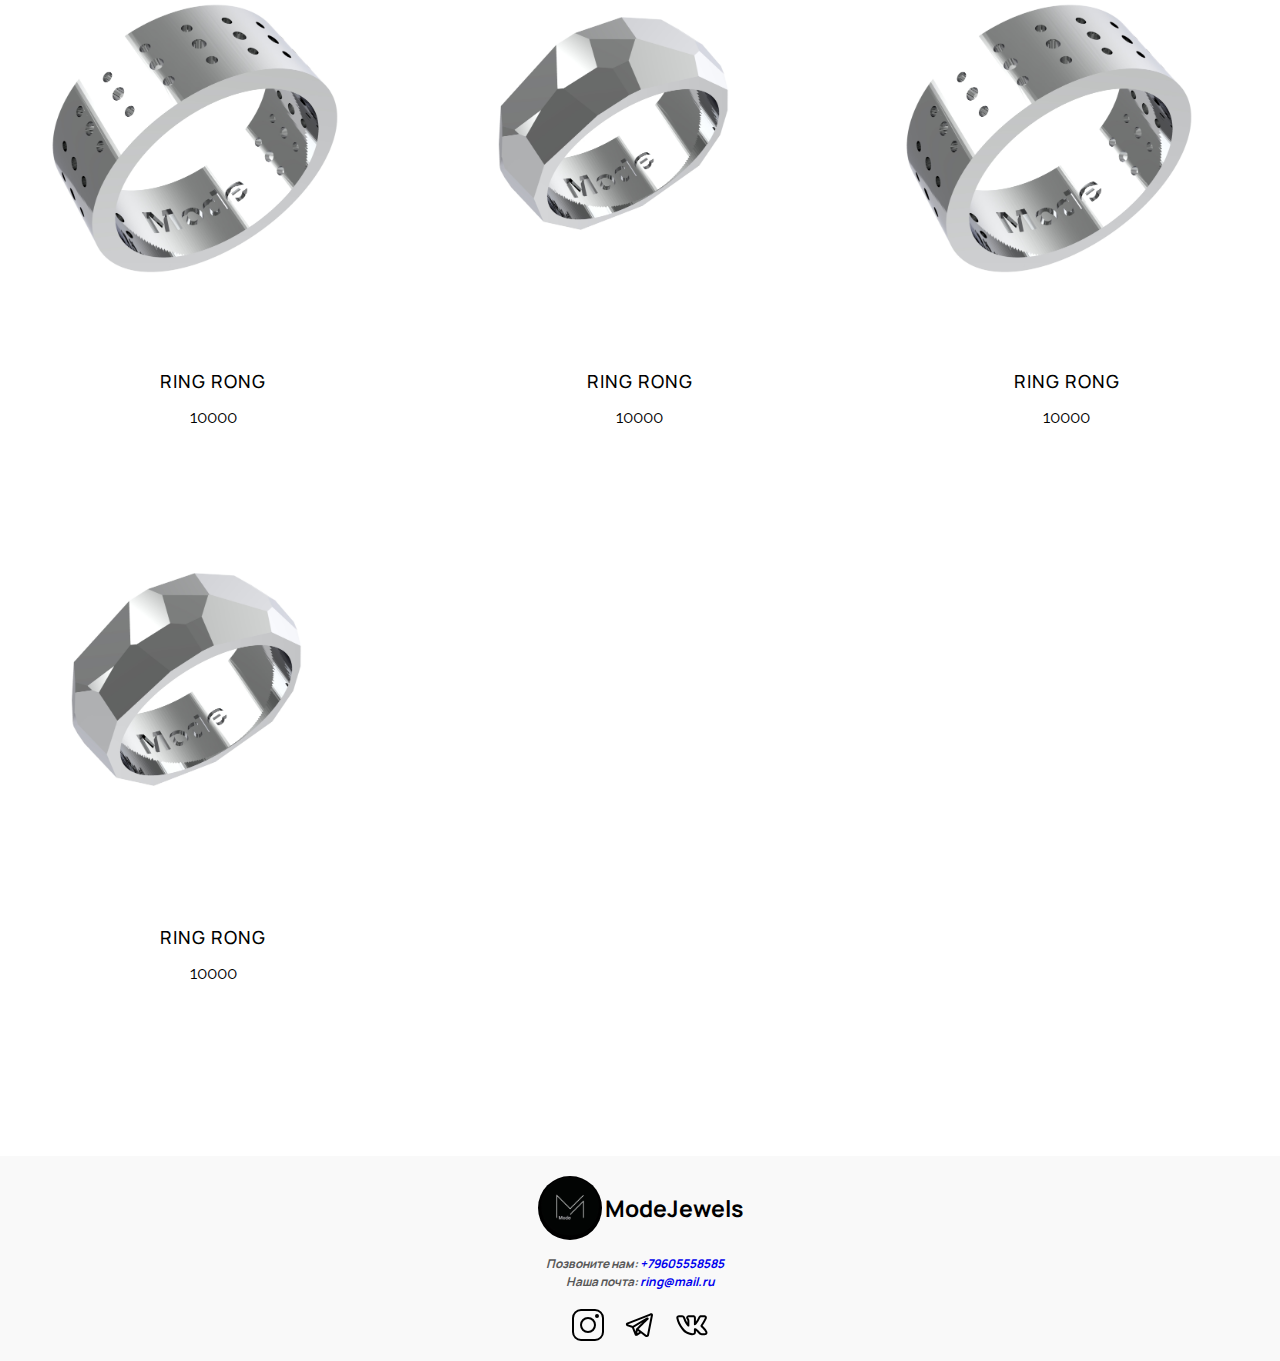
==== commit 11a7ccdd: "Update index.html" ====
--- a/index.html
+++ b/index.html
@@ -108,14 +108,14 @@
                 <div class="assortment">
                     <div class="assortment__item">
                         <div class="assortment__photo">
-                            <img class="img" src="assets/images/test3pop.jpg" alt="">
+                            <img class="img" src="assets/images/серьги3.jpg" alt="">
                         </div>
                         <div class="assortment__title">кольцо</div>
                         <div class="assortment__price">10000</div>
                     </div>
                     <div class="assortment__item">
                         <div class="assortment__photo">
-                            <img class="img" src="assets/images/test3pop.jpg" alt="">
+                            <img class="img" src="assets/images/серьги2.jpg" alt="">
                         </div>
                         <div class="assortment__title">ring rong</div>
                         <div class="assortment__price">10000</div>
